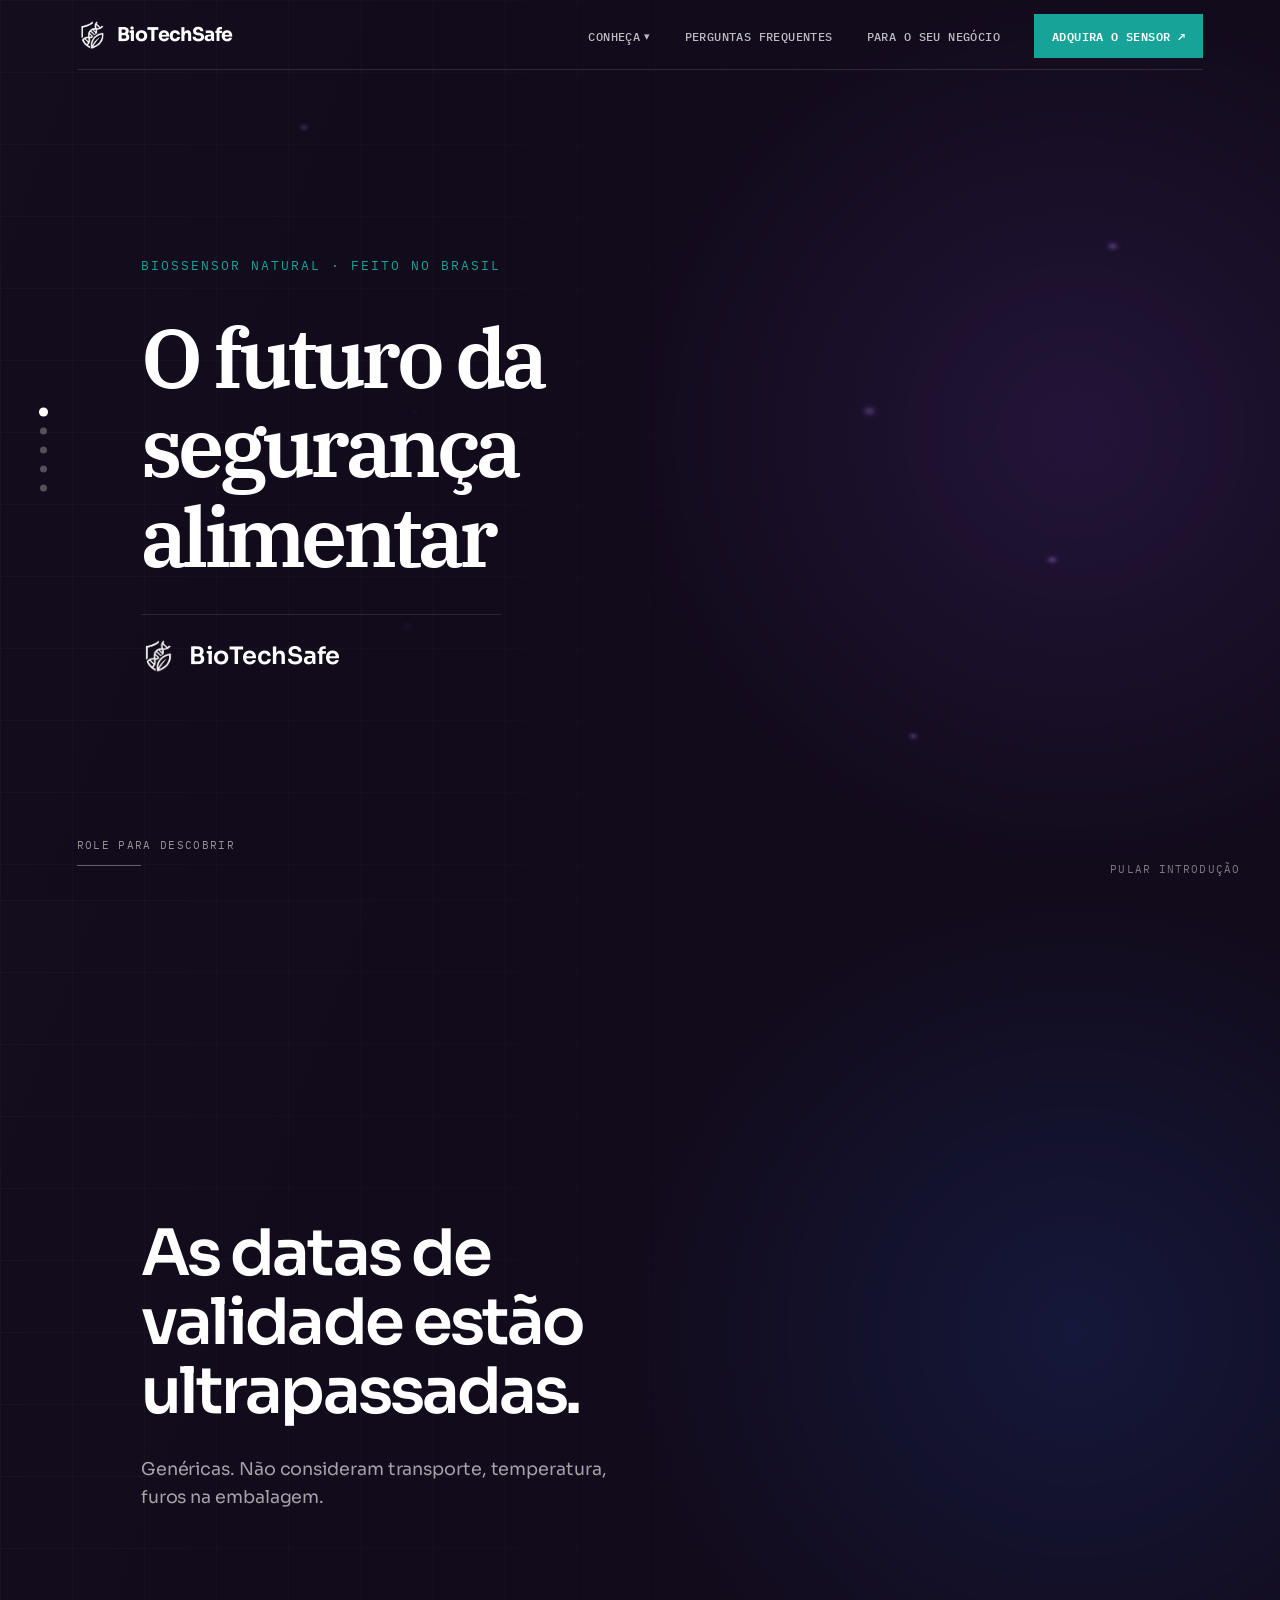
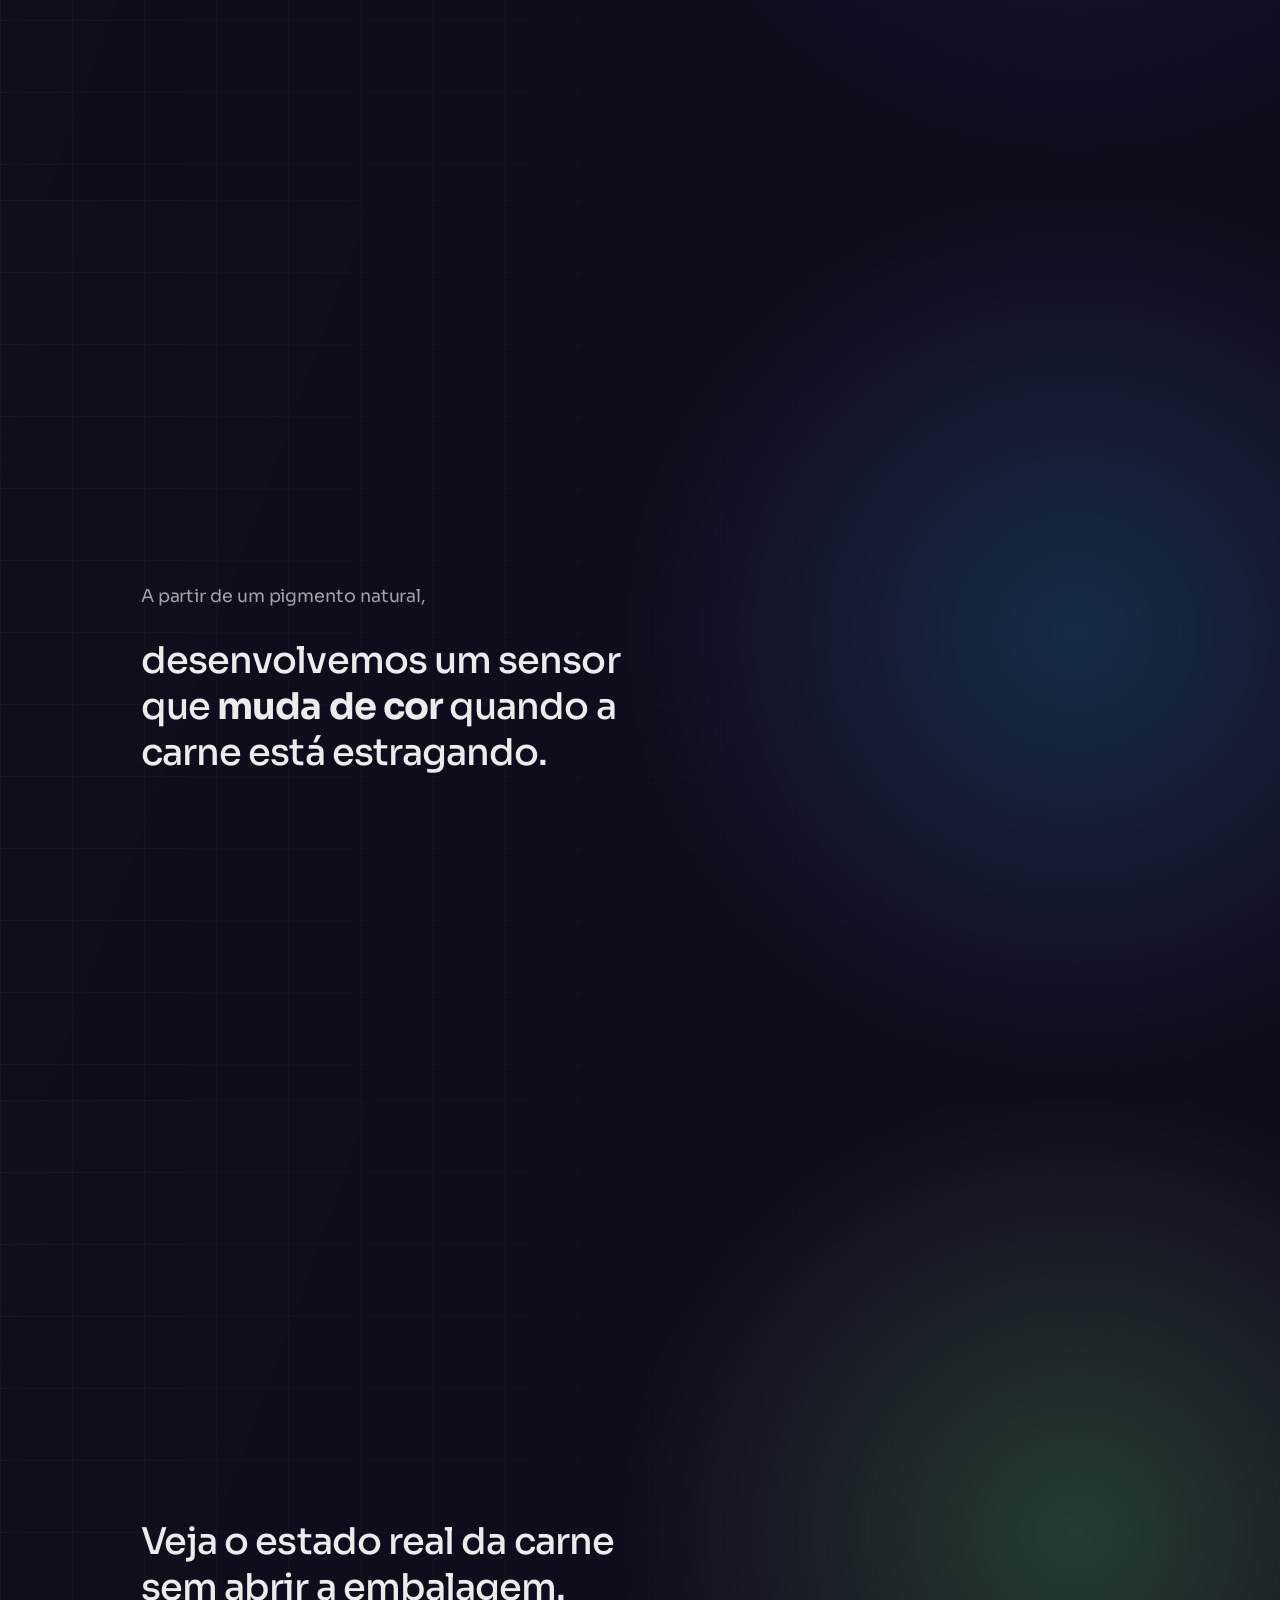
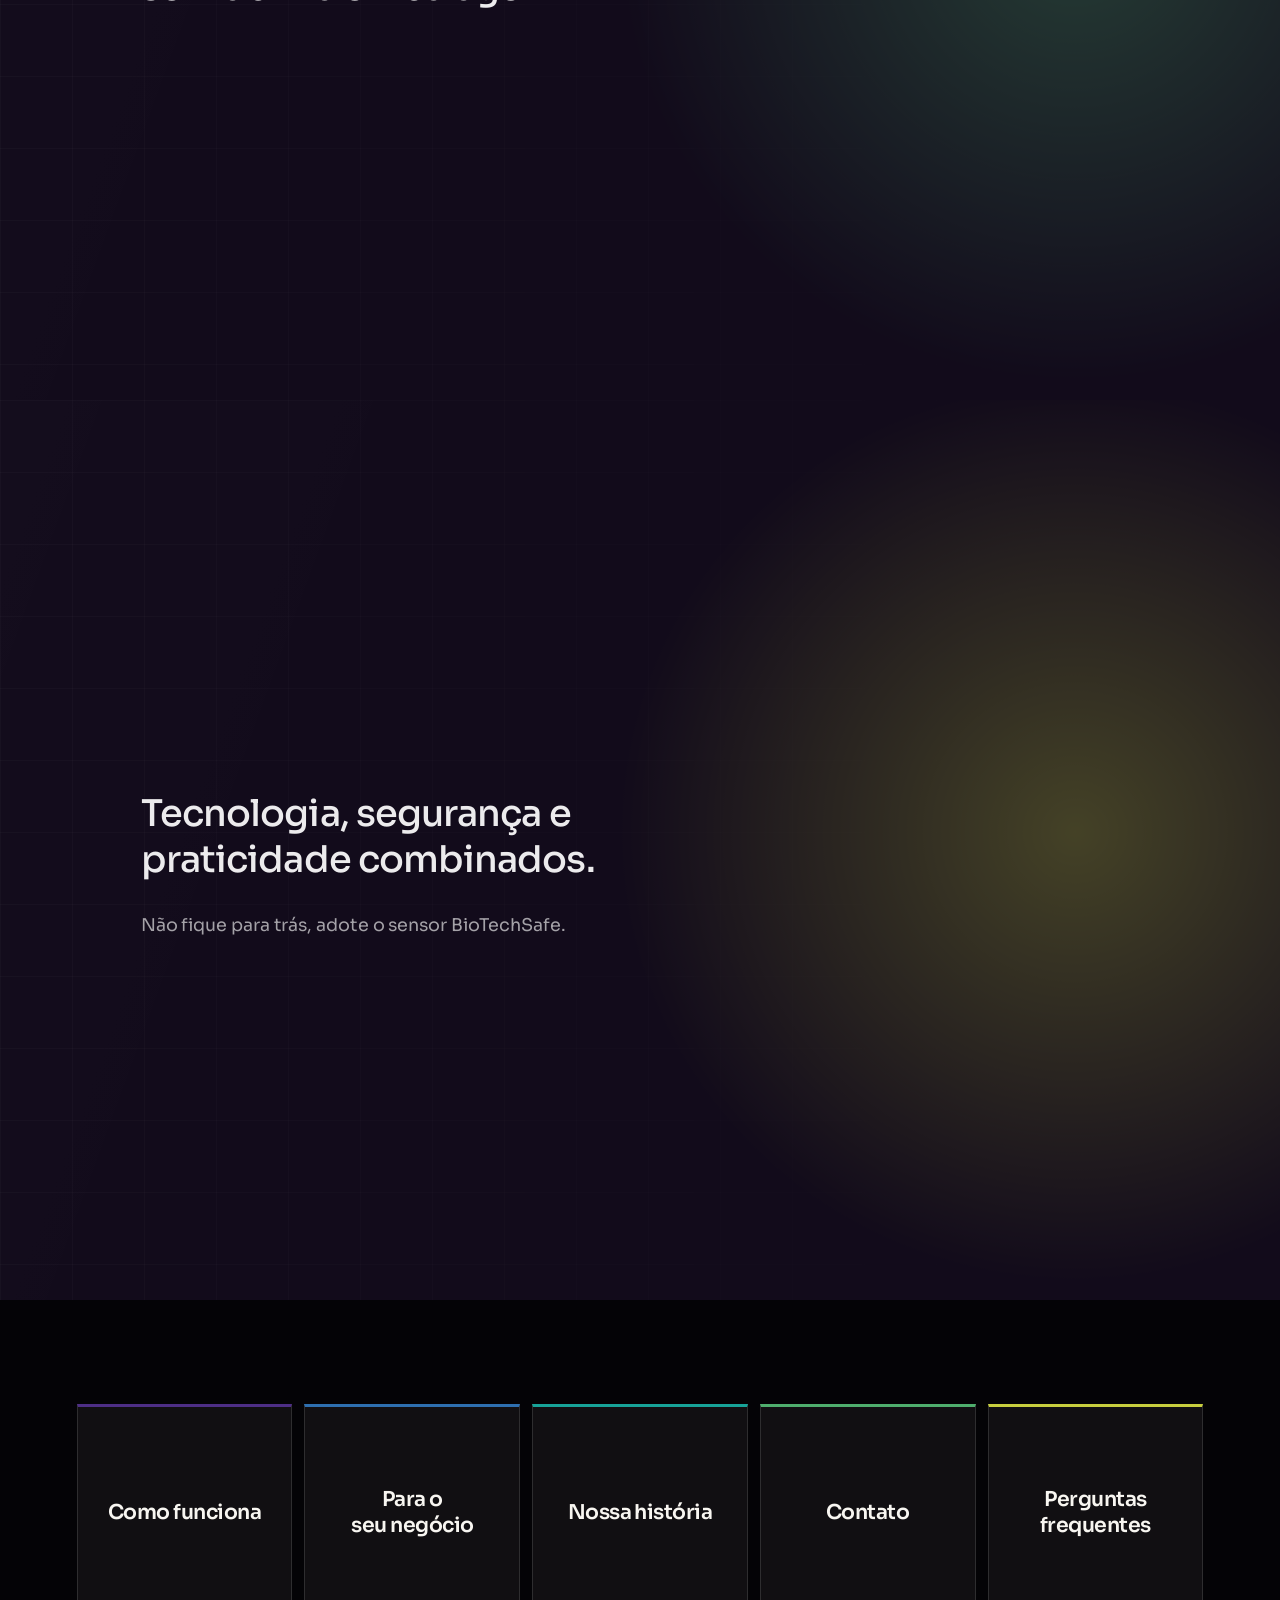
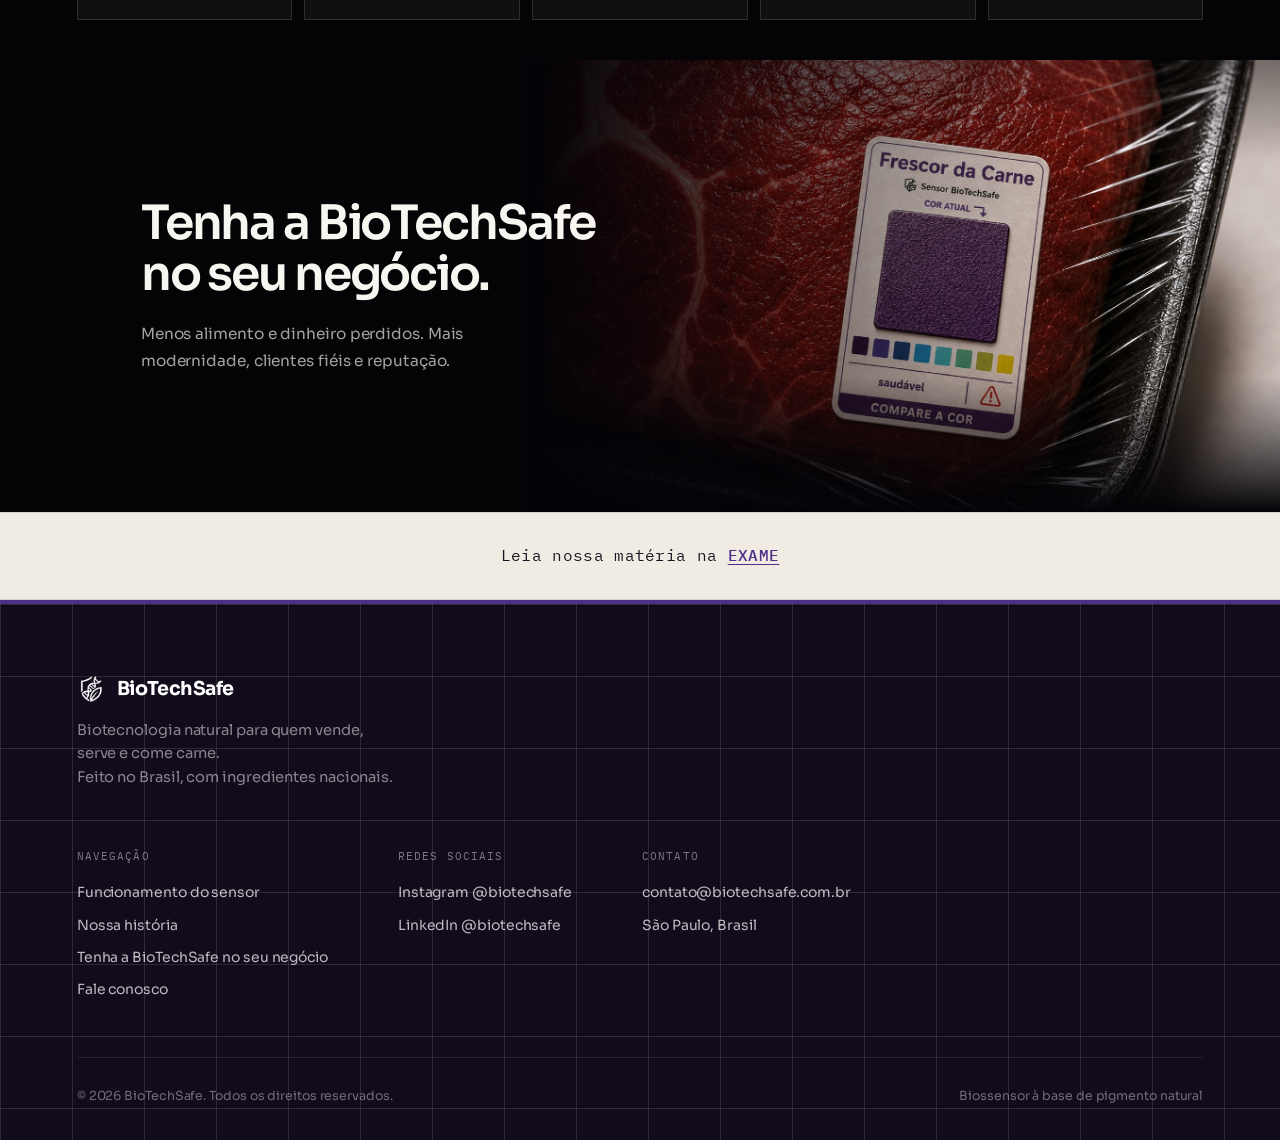
==== index.html @ ce28e777 "Adiciona URL canônica nas páginas e aponta links da inicial para / Co-Authored-By: Claude Opus 5.5 <" ====
<!doctype html>
<html lang="pt-BR">
<head>
<meta charset="UTF-8">
<meta name="viewport" content="width=device-width, initial-scale=1">
<title>BioTechSafe | O futuro da segurança alimentar</title>
<meta name="description" content="Biossensor natural, feito de um pigmento de origem vegetal, que muda de cor na embalagem quando a carne começa a estragar. Sem abrir o pacote. Sem adivinhação.">
<link rel="canonical" href="https://www.biotechsafe.com.br/">
<link rel="icon" href="assets/favicon.png">
<link rel="stylesheet" href="styles.css">
</head>
<body>

<div class="progress-bar" id="progressBar"></div>

<nav class="nav on-dark" id="nav">
  <a href="/" class="nav__brand">
    <img src="assets/logo-symbol.png" alt="" aria-hidden="true">
    <span>BioTechSafe</span>
  </a>
  <button class="nav__toggle" id="navToggle" aria-label="Abrir menu" aria-expanded="false" aria-controls="navLinks">
    <span></span><span></span><span></span>
  </button>
  <ul class="nav__links" id="navLinks">
    <li class="nav__dropdown">
      <button type="button" class="nav__dropdown-trigger" aria-haspopup="true" aria-expanded="false">Conheça <span class="nav__dropdown-caret" aria-hidden="true">▾</span></button>
      <ul class="nav__dropdown-menu">
        <li><a href="sobre.html">Nossa história</a></li>
        <li><a href="como-funciona.html">Como funciona</a></li>
      </ul>
    </li>
    <li><a href="duvidas-frequentes.html">Perguntas frequentes</a></li>
    <li><a href="negocio.html">Para o seu negócio</a></li>
    <li><a href="negocio.html#contato" class="nav__cta">Adquira o sensor</a></li>
  </ul>
  <div class="nav__backdrop" id="navBackdrop"></div>
</nav>

<!-- ============ STEPPED SCROLL CHAPTERS ============ -->
<div class="chapters" id="chapters">
  <div class="chapter-photons" aria-hidden="true">
    <canvas class="chapter-photons__canvas" id="chapterPhotons"></canvas>
  </div>

  <section class="chapter" id="chapter-1" style="--chapter-color:#4E2E86">
    <div class="chapter__inner">
      <p class="hero__eyebrow">Biossensor natural · feito no Brasil</p>
      <h1>O futuro da <em>segurança alimentar</em></h1>
      <div class="hero__wordmark">
        <img src="assets/logo-symbol.png" alt="">
        <span>BioTechSafe</span>
      </div>
    </div>
    <div class="scroll-cue" id="scrollCue">
      <span>role para descobrir</span>
      <span class="scroll-cue__line"></span>
    </div>
  </section>

  <section class="chapter" id="chapter-2" style="--chapter-color:#1E3A8C">
    <div class="chapter__inner">
      <h2>As datas de validade estão ultrapassadas.</h2>
      <p class="chapter__sub">Genéricas. Não consideram transporte, temperatura, furos na embalagem.</p>
    </div>
  </section>

  <section class="chapter" id="chapter-3" style="--chapter-color:#247FB8">
    <div class="chapter__inner">
      <p class="chapter__sub">A partir de um pigmento natural,</p>
      <p class="chapter__statement">desenvolvemos um sensor que <strong>muda de cor</strong> quando a carne está estragando.</p>
    </div>
  </section>

  <section class="chapter" id="chapter-4" style="--chapter-color:#58B978">
    <div class="chapter__inner">
      <p class="chapter__statement">Veja o estado real da carne sem abrir a embalagem.</p>
    </div>
  </section>

  <section class="chapter" id="chapter-5" style="--chapter-color:#C6CF45">
    <div class="chapter__inner">
      <p class="chapter__statement">Tecnologia, segurança e praticidade combinados.</p>
      <p class="chapter__sub">Não fique para trás, adote o sensor BioTechSafe.</p>
    </div>
  </section>

</div>

<div class="sensor-float-pos" id="sensorFloatPos">
  <div class="sensor-float">
    <img class="sensor-float__card" src="assets/sensor-card.png" alt="Cartão do sensor BioTechSafe com escala visual de frescor da carne">
    <div class="sensor-float__color" id="sensorFloatColor" aria-hidden="true"></div>
  </div>
</div>

<div class="chapter-dots" id="chapterDots">
  <button type="button" class="dot" data-chapter="chapter-1" aria-label="Ir para o capítulo 1"></button>
  <button type="button" class="dot" data-chapter="chapter-2" aria-label="Ir para o capítulo 2"></button>
  <button type="button" class="dot" data-chapter="chapter-3" aria-label="Ir para o capítulo 3"></button>
  <button type="button" class="dot" data-chapter="chapter-4" aria-label="Ir para o capítulo 4"></button>
  <button type="button" class="dot" data-chapter="chapter-5" aria-label="Ir para o capítulo 5"></button>
</div>

<button type="button" class="skip-intro" id="skipIntro">Pular introdução</button>

<!-- ============ HOME: SENSOR PALETTE AND BUSINESS ============ -->
<div class="home-lower">

<nav class="home-pathways snap-after-chapters" id="clientes" aria-label="Explore a BioTechSafe">
  <div class="home-pathways__grid">
    <a class="home-pathway" href="como-funciona.html" aria-labelledby="pathwayScienceTitle">
      <h2 id="pathwayScienceTitle">Como funciona</h2>
    </a>
    <a class="home-pathway" href="negocio.html" aria-labelledby="pathwayBusinessTitle">
      <h2 id="pathwayBusinessTitle">Para o seu negócio</h2>
    </a>
    <a class="home-pathway" href="sobre.html" aria-labelledby="pathwayStoryTitle">
      <h2 id="pathwayStoryTitle">Nossa história</h2>
    </a>
    <a class="home-pathway" href="negocio.html#contato" aria-labelledby="pathwayContactTitle">
      <h2 id="pathwayContactTitle">Contato</h2>
    </a>
    <a class="home-pathway" href="duvidas-frequentes.html" aria-labelledby="pathwayFaqTitle">
      <h2 id="pathwayFaqTitle">Perguntas frequentes</h2>
    </a>
  </div>
</nav>

<section class="home-business" id="homeBusiness" aria-labelledby="homeBusinessTitle">
  <div class="home-business__media">
    <img src="assets/sensor-on-meat.jpg" width="1600" height="1200" loading="lazy" decoding="async" alt="Simulação do sensor BioTechSafe na embalagem de uma peça de carne, com a cor roxa indicando frescor">
  </div>
  <div class="home-business__copy">
    <h2 id="homeBusinessTitle">Tenha a BioTechSafe no seu negócio.</h2>
    <p>Menos alimento e dinheiro perdidos. Mais modernidade, clientes fiéis e reputação.</p>
  </div>
</section>


<!-- ============ PRESS MENTION ============ -->
<section class="press-mention" aria-labelledby="pressMentionText">
  <p id="pressMentionText">Leia nossa matéria na <a href="https://exame.com/carreira/de-colegas-de-sala-a-socias-aos-18-anos-elas-criam-startup-com-cliente-ja-fechado/" target="_blank" rel="noopener">EXAME</a></p>
</section>

</div>

<!-- ============ FOOTER ============ -->
<footer class="footer">
  <div class="footer__top">
    <div>
      <div class="footer__brand">
        <img src="assets/logo-symbol.png" alt="" aria-hidden="true">
        <span>BioTechSafe</span>
      </div>
      <p class="footer__tag">Biotecnologia natural para quem vende, serve e come carne.<br>Feito no Brasil, com ingredientes nacionais.</p>
    </div>
    <div class="footer__cols">
      <div class="footer__col">
        <h5>Navegação</h5>
        <a href="como-funciona.html">Funcionamento do sensor</a>
        <a href="sobre.html">Nossa história</a>
        <a href="negocio.html">Tenha a BioTechSafe no seu negócio</a>
        <a href="negocio.html#contato">Fale conosco</a>
      </div>
      <div class="footer__col">
        <h5>Redes sociais</h5>
        <a href="https://instagram.com/biotechsafe" target="_blank" rel="noopener">Instagram @biotechsafe</a>
        <a href="https://linkedin.com/company/biotechsafe" target="_blank" rel="noopener">LinkedIn @biotechsafe</a>
      </div>
      <div class="footer__col">
        <h5>Contato</h5>
        <a href="mailto:contato@biotechsafe.com.br">contato@biotechsafe.com.br</a>
        <span>São Paulo, Brasil</span>
      </div>
    </div>
  </div>
  <div class="footer__bottom">
    <span>© 2026 BioTechSafe. Todos os direitos reservados.</span>
    <span>Biossensor à base de pigmento natural</span>
  </div>
</footer>

<script src="script.js"></script>
</body>
</html>
---- styles.css ----
/* ============================================================
   BioTechSafe Design System
   ============================================================ */

@import url('https://fonts.googleapis.com/css2?family=IBM+Plex+Mono:wght@400;500&family=Sora:wght@400;500;600;700&family=IBM+Plex+Serif:wght@400;500&display=swap');

:root {
  /* Freshness gradient, sampled from the sensor's real color scale */
  --c-plum:    #241335;
  --c-purple:  #4E2E86;
  --c-blue:    #2E6FB0;
  --c-teal:    #17A398;
  --c-green:   #4FAE6D;
  --c-yellow:  #C7CE3E;
  --c-alert:   #E0483A;

  --gradient-fresh: linear-gradient(90deg, var(--c-purple), var(--c-blue), var(--c-teal), var(--c-green), var(--c-yellow));

  /* Per-page accent, matches each page's home-card color. Overridden per body class below. */
  --page-accent: var(--c-purple);

  --paper:     #F8F6F1;
  --paper-dim: #F0ECE3;
  --ink:       #1B1523;
  --ink-soft:  #59526A;
  --line:      rgba(27, 21, 35, 0.12);

  --night:     #120B1B;
  --night-2:   #1B1130;

  --line-dark: rgba(255, 255, 255, 0.12);
  --surface-dark: rgba(255, 255, 255, 0.045);
  --surface-light: rgba(255, 255, 255, 0.72);

  --font-display: 'Sora', 'Helvetica Neue', Arial, sans-serif;
  --font-body: 'Sora', 'Helvetica Neue', Arial, sans-serif;
  --font-mono: 'IBM Plex Mono', ui-monospace, monospace;

  --container: 1200px;
  --edge: clamp(24px, 6vw, 96px);

  --ease: cubic-bezier(0.16, 1, 0.3, 1);
}

* { box-sizing: border-box; }
html { scroll-behavior: smooth; }
@media (prefers-reduced-motion: reduce) {
  html { scroll-behavior: auto; }
  *, *::before, *::after { animation-duration: 0.001ms !important; animation-iteration-count: 1 !important; transition-duration: 0.001ms !important; scroll-behavior: auto !important; }
}

body {
  margin: 0;
  background: var(--paper);
  color: var(--ink);
  font-family: var(--font-body);
  font-size: 17px;
  line-height: 1.6;
  -webkit-font-smoothing: antialiased;
  overflow-x: hidden;
}

img { max-width: 100%; display: block; }
a { color: inherit; }

::selection { background: var(--c-purple); color: #fff; }

/* ---------- Layout helpers ---------- */
.wrap {
  max-width: var(--container);
  margin: 0 auto;
  padding: 0 var(--edge);
}

.eyebrow {
  font-family: var(--font-mono);
  font-size: 12.5px;
  letter-spacing: 0.14em;
  text-transform: uppercase;
  color: var(--page-accent);
  display: inline-flex;
  align-items: center;
  gap: 10px;
  margin: 0 0 18px;
}
.eyebrow::before {
  content: '';
  width: 22px;
  height: 1.5px;
  background: var(--gradient-fresh);
  display: inline-block;
}
.section--dark .eyebrow { color: #C9BEE8; }

h1, h2, h3, h4 {
  font-family: var(--font-display);
  font-weight: 500;
  line-height: 1.08;
  margin: 0;
  letter-spacing: -0.01em;
}

p { margin: 0; }

.btn {
  display: inline-flex;
  align-items: center;
  gap: 10px;
  padding: 16px 30px;
  border-radius: 0;
  font-family: var(--font-body);
  font-weight: 600;
  font-size: 15.5px;
  text-decoration: none;
  border: 1px solid transparent;
  cursor: pointer;
  transition: transform 0.35s var(--ease), box-shadow 0.35s var(--ease), background 0.35s var(--ease);
}
.btn:hover { transform: scale(1.05); }
.btn--primary {
  background: var(--c-purple);
  color: #fff;
  box-shadow: 0 8px 24px -8px rgba(78, 46, 134, 0.55);
}
.btn--ghost {
  background: transparent;
  border-color: var(--line);
  color: var(--ink);
}
.btn--on-dark { border-color: rgba(255,255,255,0.28); color: #fff; }

/* ---------- Scroll progress bar ---------- */
.progress-bar {
  position: fixed;
  top: 0; left: 0;
  height: 3px;
  width: 100%;
  background: var(--gradient-fresh);
  transform-origin: left;
  transform: scaleX(0);
  z-index: 200;
}

/* ---------- Nav ---------- */
.nav {
  position: fixed;
  top: 0; left: 0; right: 0;
  z-index: 100;
  display: flex;
  align-items: center;
  justify-content: space-between;
  padding: 22px var(--edge);
  transition: background 0.4s var(--ease), padding 0.4s var(--ease), border-color 0.4s var(--ease), backdrop-filter 0.4s var(--ease);
  border-bottom: 1px solid transparent;
}
.nav.is-scrolled {
  background: rgba(248, 246, 241, 0.86);
  backdrop-filter: blur(14px) saturate(1.4);
  padding-top: 14px;
  padding-bottom: 14px;
  border-color: var(--line);
}
.nav__brand { display: flex; align-items: center; gap: 10px; text-decoration: none; }
.nav__brand img {
  width: 30px;
  height: 30px;
  object-fit: contain;
}
.nav__brand span {
  font-family: var(--font-display);
  font-weight: 600;
  font-size: 19px;
  color: var(--ink);
  letter-spacing: -0.01em;
}
.nav.on-dark:not(.is-scrolled) .nav__brand span { color: #fff; }
.nav.on-dark:not(.is-scrolled) .nav__brand img { filter: brightness(0) invert(1); }

.nav__links {
  display: flex;
  align-items: center;
  gap: 34px;
  list-style: none;
  margin: 0; padding: 0;
}
.nav__links a,
.nav__dropdown-trigger {
  text-decoration: none;
  font-size: 14.5px;
  font-weight: 500;
  color: var(--ink-soft);
  transition: color 0.25s;
}
.nav.on-dark:not(.is-scrolled) .nav__links a,
.nav.on-dark:not(.is-scrolled) .nav__dropdown-trigger { color: rgba(255,255,255,0.72); }
@media (hover: hover) {
  .nav__links a:hover,
  .nav__dropdown-trigger:hover { color: var(--c-purple); }
  .nav.on-dark:not(.is-scrolled) .nav__links a:hover,
  .nav.on-dark:not(.is-scrolled) .nav__dropdown-trigger:hover { color: #fff; }
}

.nav__dropdown { position: relative; }
.nav__dropdown-trigger {
  display: inline-flex;
  align-items: center;
  gap: 4px;
  padding: 0;
  border: none;
  background: none;
  font-family: inherit;
  cursor: pointer;
}
.nav__dropdown-caret { font-size: 11px; transition: transform 0.25s var(--ease); }
.nav__dropdown:hover .nav__dropdown-caret,
.nav__dropdown:focus-within .nav__dropdown-caret { transform: translateY(1px) rotate(180deg); }
.nav__dropdown-menu {
  position: absolute;
  top: 100%;
  left: 50%;
  transform: translateX(-50%) translateY(6px);
  min-width: 190px;
  margin: 0;
  padding: 16px 8px 8px;
  list-style: none;
  background: var(--paper);
  border: 1px solid var(--line);
  border-radius: 0;
  box-shadow: 0 16px 36px rgba(18, 11, 27, 0.14);
  opacity: 0;
  visibility: hidden;
  pointer-events: none;
  transition: opacity 0.2s var(--ease), transform 0.2s var(--ease), visibility 0.2s;
}
.nav__dropdown:hover .nav__dropdown-menu,
.nav__dropdown:focus-within .nav__dropdown-menu {
  opacity: 1;
  visibility: visible;
  pointer-events: auto;
  transform: translateX(-50%) translateY(0);
  transition-delay: 0s;
}
.nav__dropdown-menu li { width: auto; }
.nav__dropdown-menu a {
  display: block;
  padding: 9px 10px;
  white-space: nowrap;
  font-size: 14.5px;
  font-weight: 500;
  color: var(--ink-soft) !important;
}
@media (hover: hover) {
  .nav__dropdown-menu a:hover { color: var(--c-purple) !important; }
}
.nav__cta {
  padding: 10px 22px !important;
  border-radius: 0;
  background: var(--c-teal);
  color: #fff !important;
  font-weight: 600 !important;
}
.nav__toggle {
  display: none;
  flex-direction: column;
  justify-content: center;
  gap: 5px;
  width: 30px;
  height: 22px;
  padding: 0;
  border: none;
  background: transparent;
  cursor: pointer;
  z-index: 160;
}
.nav__toggle span {
  display: block;
  width: 100%;
  height: 2px;
  background: var(--ink);
  transition: transform 0.3s var(--ease), opacity 0.3s var(--ease), background 0.25s;
}
.nav.on-dark:not(.is-scrolled) .nav__toggle span { background: #fff; }
.nav.is-open .nav__toggle span { background: var(--ink); }
.nav.is-open .nav__toggle span:nth-child(1) { transform: translateY(7px) rotate(45deg); }
.nav.is-open .nav__toggle span:nth-child(2) { opacity: 0; }
.nav.is-open .nav__toggle span:nth-child(3) { transform: translateY(-7px) rotate(-45deg); }

.nav__backdrop {
  display: none;
}

@media (max-width: 860px) {
  .nav__toggle { display: flex; }

  .nav__links {
    display: flex;
    position: fixed;
    top: 0; right: 0;
    height: 100dvh;
    width: min(78vw, 320px);
    flex-direction: column;
    align-items: flex-start;
    justify-content: flex-start;
    gap: 4px;
    margin: 0;
    padding: 100px 32px 40px;
    background: var(--paper);
    border-left: 1px solid var(--line);
    transform: translateX(100%);
    transition: transform 0.4s var(--ease);
    z-index: 150;
    overflow-y: auto;
  }
  .nav.is-open .nav__links { transform: translateX(0); }

  .nav__links li { width: 100%; }
  .nav__links a:not(.nav__cta) {
    display: block;
    padding: 14px 0;
    font-size: 1.05rem;
    color: var(--ink) !important;
    border-bottom: 1px solid var(--line);
  }
  .nav__links .nav__cta {
    margin-top: 16px;
    display: inline-block;
  }

  .nav__dropdown-trigger {
    display: block;
    width: 100%;
    padding: 14px 0;
    font-size: 1.05rem;
    color: var(--ink) !important;
    border-bottom: 1px solid var(--line);
    text-align: left;
  }
  .nav__dropdown-menu,
  .nav__dropdown:hover .nav__dropdown-menu,
  .nav__dropdown:focus-within .nav__dropdown-menu {
    position: static;
    opacity: 1;
    visibility: visible;
    pointer-events: auto;
    transform: none;
    margin: 0;
    padding: 0 0 0 16px;
    border: none;
    box-shadow: none;
    background: transparent;
  }
  .nav__dropdown-menu a {
    padding: 12px 0;
    font-size: 1rem;
    color: var(--ink) !important;
    border-bottom: 1px solid var(--line);
  }

  .nav__backdrop {
    display: block;
    position: fixed;
    inset: 0;
    background: rgba(18, 11, 27, 0.45);
    opacity: 0;
    pointer-events: none;
    transition: opacity 0.35s ease;
    z-index: 140;
  }
  .nav.is-open .nav__backdrop { opacity: 1; pointer-events: auto; }
}

/* ============================================================
   STEPPED SCROLL CHAPTERS
   ============================================================ */
html {
  scroll-snap-type: y mandatory;
}
/* Released once the user reaches "Para o seu negócio": that section is
   taller than the viewport and nothing after it is a snap target, so
   mandatory snapping would otherwise trap scrolling there. */
html.snap-released {
  scroll-snap-type: none;
}
@media (prefers-reduced-motion: reduce) {
  html { scroll-snap-type: none; }
}

.chapters {
  position: relative;
  isolation: isolate;
}

/* Keep the lights behind the sensor and text, inside the five chapters. */
.chapter-photons {
  position: absolute;
  inset: 0;
  z-index: 1;
  pointer-events: none;
}
.chapter-photons__canvas {
  position: sticky;
  top: 0;
  display: block;
  width: 100%;
  height: 100svh;
  /* Keep the reading area quiet while light gathers around the sensor. */
  mask-image: radial-gradient(ellipse 42% 38% at 28% 50%, rgba(0,0,0,0.08) 0%, rgba(0,0,0,0.12) 55%, rgba(0,0,0,0.65) 85%, #000 115%);
}
@media (max-width: 600px) {
  .chapter-photons__canvas {
    opacity: 0.72;
    mask-image: radial-gradient(ellipse 54% 42% at 26% 50%, rgba(0,0,0,0.06) 0%, rgba(0,0,0,0.12) 65%, #000 120%);
  }
}
@media (prefers-reduced-motion: reduce) {
  .chapter-photons { display: none; }
}

/* Gives the mandatory snap a landing spot right after the last chapter,
   otherwise it pulls the page back and traps scrolling on chapter 5.
   scroll-snap-stop guarantees a single scroll can't skip past it. */
.snap-after-chapters {
  scroll-snap-align: start;
  scroll-snap-stop: always;
}

.chapter {
  position: relative;
  min-height: 100svh;
  display: grid;
  grid-template-columns: minmax(0, 62%) minmax(0, 38%);
  align-items: center;
  background: var(--night);
  color: #fff;
  padding: 120px var(--edge) 90px;
  scroll-snap-align: start;
  scroll-snap-stop: always;
  overflow: hidden;
}
.chapter::before {
  content: '';
  position: absolute;
  inset: 0;
  background: radial-gradient(60% 55% at 82% 30%, var(--chapter-color, var(--c-purple)) 0%, transparent 70%);
  opacity: 0.22;
  transition: opacity 0.6s ease;
  pointer-events: none;
}
.chapter__inner {
  position: relative;
  z-index: 52;
  width: 100%;
  max-width: 680px;
  justify-self: center;
  padding: 0 clamp(18px, 3vw, 44px);
  text-align: center;
}
.chapter__inner h1,
.chapter__inner h2 {
  color: #fff;
}
.chapter__inner h1 {
  font-family: 'IBM Plex Serif', var(--font-display);
  font-size: clamp(2.4rem, 5vw, 4.2rem);
  font-weight: 400;
  color: #fff;
}
.chapter__inner h1 em {
  font-style: normal;
  font-weight: inherit;
  color: inherit;
}
.chapter__inner h2 { font-size: clamp(2.1rem, 4.2vw, 3.3rem); max-width: 620px; }
.chapter__inner p.chapter__sub {
  margin-top: 28px;
  margin-left: auto;
  margin-right: auto;
  font-size: 1.1rem;
  color: rgba(255,255,255,0.68);
  max-width: 480px;
}
.chapter__inner p.chapter__sub + p.chapter__statement {
  margin-top: 28px;
}
.chapter__inner p.chapter__statement {
  font-family: var(--font-display);
  font-weight: 400;
  font-size: clamp(1.5rem, 3vw, 2.3rem);
  line-height: 1.45;
  max-width: 620px;
  margin-left: auto;
  margin-right: auto;
  color: rgba(255,255,255,0.92);
}

.hero__eyebrow {
  font-family: var(--font-mono);
  font-size: 12.5px;
  letter-spacing: 0.16em;
  text-transform: uppercase;
  color: var(--c-teal);
  display: flex;
  align-items: center;
  justify-content: center;
  gap: 10px;
  margin-bottom: 38px;
}
.hero__eyebrow::before {
  content: '';
  width: 8px; height: 8px;
  border-radius: 50%;
  background: var(--c-teal);
  box-shadow: 0 0 0 4px rgba(23,163,152,0.35);
}

.hero__wordmark {
  display: flex;
  align-items: center;
  justify-content: center;
  gap: 14px;
  margin-top: 40px;
}
.hero__wordmark img { height: 34px; width: auto; filter: brightness(0) invert(1); opacity: 0.95; }
.hero__wordmark span {
  font-family: var(--font-display);
  font-size: 1.5rem;
  font-weight: 600;
  letter-spacing: -0.01em;
}

/* ---- full sensor card: scroll motion inside a fixed entrance/exit frame. ---- */
.sensor-float-pos {
  position: fixed;
  top: 50%;
  left: 75%;
  transform: translate(-50%, -50%);
  z-index: 50;
  opacity: 0;
  transition: opacity 0.45s ease;
  pointer-events: none;
}
.sensor-float-pos.is-visible { opacity: 1; }
.sensor-float-pos.is-visible.is-leaving {
  opacity: 0;
}

.sensor-float {
  position: relative;
  width: clamp(245px, 27vw, 390px);
  /* Leave room for navigation and a small sway, including short windows. */
  max-width: max(80px, calc(75svh - 120px));
  aspect-ratio: 3 / 4;
  isolation: isolate;
  filter: drop-shadow(0 3px 2px rgba(0,0,0,0.24));
  transform-origin: 50% 55%;
}
.sensor-float::before,
.sensor-float::after {
  content: '';
  position: absolute;
  inset: 6.25% 8.6% 8.15%;
  border-radius: 6%;
  pointer-events: none;
}
.sensor-float::before {
  z-index: -1;
  background: #000;
  filter: blur(22px);
  opacity: var(--sensor-shadow-opacity, 0.44);
  transform: translate3d(var(--sensor-shadow-x, 10px), var(--sensor-shadow-y, 28px), 0)
    scale(var(--sensor-shadow-scale, 1));
}
.sensor-float::after {
  background: linear-gradient(125deg, rgba(255,255,255,0.3), transparent 42%, rgba(0,0,0,0.16));
  box-shadow: inset 1px 1px 1px rgba(255,255,255,0.45);
  opacity: var(--sensor-sheen-opacity, 0.35);
}
@media (prefers-reduced-motion: no-preference) {
  .sensor-float-pos.is-visible:not(.is-leaving) .sensor-float { will-change: transform; }
}
@media (prefers-reduced-motion: reduce) {
  .sensor-float-pos .sensor-float { transform: none !important; will-change: auto; }
  .sensor-float-pos { transition-duration: 0.01ms; }
}

.sensor-float__card {
  position: absolute;
  inset: 0;
  width: 100%;
  height: 100%;
  object-fit: contain;
  /* Removes the photographed white canvas and follows the label silhouette. */
  clip-path: inset(6.25% 8.6% 8.15% 8.6% round 5%);
  /* Keep the rounded crop stable while the card moves. */
  transform: translateZ(0);
  backface-visibility: hidden;
}

/* The overlay follows only the large central swatch in sensor-card.png. */
.sensor-float__color {
  position: absolute;
  left: 26.67%;
  top: 31.11%;
  width: 46.07%;
  height: 34.33%;
  border-radius: 6%;
  background-color: var(--c-purple);
  opacity: 0;
  transition: background-color 0.85s ease, opacity 0.85s ease;
  overflow: hidden;
}

.sensor-float__color::after {
  content: '';
  position: absolute;
  inset: 0;
  border-radius: inherit;
  background: url('assets/sensor-texture.png') center / cover no-repeat;
  mix-blend-mode: multiply;
  opacity: 0.92;
  pointer-events: none;
}

/* ---- step dots ---- */
.chapter-dots {
  position: fixed;
  left: clamp(18px, 4vw, 40px);
  top: 50%;
  transform: translateY(-50%);
  z-index: 52;
  display: flex;
  flex-direction: column;
  gap: 12px;
  opacity: 0;
  transition: opacity 0.7s ease;
}
.chapter-dots.is-visible { opacity: 1; }
.chapter-dots .dot {
  appearance: none;
  -webkit-appearance: none;
  display: block;
  width: 7px;
  height: 7px;
  padding: 0;
  margin: 0;
  border: none;
  outline: none;
  border-radius: 50%;
  background: rgba(255,255,255,0.28);
  cursor: pointer;
  transition: background 0.4s ease, transform 0.4s ease;
}
.chapter-dots .dot.is-active {
  background: #fff;
  transform: scale(1.3);
}

.skip-intro {
  position: fixed;
  right: clamp(18px, 4vw, 40px);
  bottom: 24px;
  z-index: 52;
  appearance: none;
  -webkit-appearance: none;
  border: none;
  background: none;
  padding: 0;
  margin: 0;
  cursor: pointer;
  font-family: var(--font-mono);
  font-size: 11px;
  letter-spacing: 0.1em;
  text-transform: uppercase;
  color: rgba(255,255,255,0.45);
  opacity: 0;
  transition: opacity 0.7s ease, color 0.3s ease;
  pointer-events: none;
}
.skip-intro.is-visible { opacity: 1; pointer-events: auto; }
.skip-intro:hover,
.skip-intro:focus-visible { color: rgba(255,255,255,0.9); }

.scroll-cue {
  position: absolute;
  bottom: 34px;
  left: 50%;
  transform: translateX(-50%);
  display: flex;
  flex-direction: column;
  align-items: center;
  gap: 10px;
  font-family: var(--font-mono);
  font-size: 11px;
  letter-spacing: 0.12em;
  text-transform: uppercase;
  color: rgba(255,255,255,0.55);
  z-index: 2;
}
.scroll-cue__line {
  width: 1px;
  height: 34px;
  background: linear-gradient(to bottom, rgba(255,255,255,0.7), transparent);
  animation: scrollcue 1.8s ease-in-out infinite;
}
@keyframes scrollcue {
  0% { transform: scaleY(0.3); transform-origin: top; opacity: 0.3; }
  50% { transform: scaleY(1); transform-origin: top; opacity: 1; }
  100% { transform: scaleY(0.3); transform-origin: bottom; opacity: 0.3; }
}

@media (max-width: 940px) {
  .chapter {
    grid-template-columns: 1fr;
    align-items: flex-start;
    padding-top: 110px;
    padding-left: clamp(18px, 6vw, 56px);
    padding-right: clamp(18px, 3vw, 28px);
  }
  .chapter__inner {
    max-width: 100%;
    padding: 0 clamp(12px, 3vw, 28px);
    text-align: center;
  }
  .chapter__inner p.chapter__sub,
  .chapter__inner p.chapter__statement { margin-left: auto; margin-right: auto; }
  #chapter-2 .chapter__inner,
  #chapter-3 .chapter__inner,
  #chapter-4 .chapter__inner,
  #chapter-5 .chapter__inner { margin-top: 64px; }
  .hero__wordmark { justify-content: center; }
  /* Anchored from the bottom, not a top percentage, so it always sits
     fully on screen in the blank space below the text regardless of how
     tall that text is; it only overlaps text briefly mid-scroll. */
  .sensor-float-pos {
    top: auto;
    bottom: 70px;
    left: 50%;
    right: auto;
    width: clamp(180px, 38vw, 240px);
    transform: translateX(-50%);
    z-index: 60;
  }
  .sensor-float { width: 100%; }
  .chapter-dots { left: auto; right: 16px; top: auto; bottom: 24px; transform: none; flex-direction: row; }
  .skip-intro { right: 16px; bottom: 56px; }
}

@media (max-width: 520px) {
  .chapter__inner h1 { font-size: clamp(1.85rem, 9vw, 2.4rem); }
  .chapter__inner h2 { font-size: clamp(1.65rem, 8vw, 2.1rem); }
  .chapter__inner p.chapter__statement { font-size: clamp(1.2rem, 5.8vw, 1.5rem); }
  .hero__wordmark { gap: 9px; }
  .hero__wordmark img { height: 26px; }
  .hero__wordmark span { font-size: 1.15rem; }
  .sensor-float { width: clamp(112px, 36vw, 150px); }
}

/* ============================================================
   SHARED SECTION STYLES
   ============================================================ */
section { position: relative; }
.section--pad { padding: clamp(90px, 12vw, 150px) var(--edge); }
.section--dark { background: var(--night); color: #fff; }
.section--paper { background: var(--paper); }
.section--dim { background: var(--paper-dim); }
.page-negocio #detalhes { background-color: color-mix(in srgb, var(--c-blue) 10%, var(--paper)); }
.section--tint {
  background: color-mix(in srgb, var(--page-accent) 9%, var(--paper));
  border-top: 1px solid color-mix(in srgb, var(--page-accent) 28%, var(--line));
  border-bottom: 1px solid color-mix(in srgb, var(--page-accent) 28%, var(--line));
}

/* Simple full-color closing statement, no grid/cards */
.quote-feature {
  background: var(--night);
  color: #fff;
  border-top: 4px solid var(--page-accent);
}
.quote-feature .eyebrow { color: rgba(255,255,255,0.6); }
.quote-feature__text {
  max-width: 800px;
  margin: 0;
  font-family: var(--font-display);
  font-weight: 500;
  font-size: clamp(1.5rem, 3.2vw, 2.3rem);
  line-height: 1.35;
  letter-spacing: -0.02em;
  color: #fff;
}
.quote-feature__cite {
  display: block;
  margin-top: 22px;
  font-family: var(--font-mono);
  font-size: 12.5px;
  color: rgba(255,255,255,0.55);
}
.quote-feature__actions {
  margin-top: 40px;
  display: flex;
  gap: 16px;
  flex-wrap: wrap;
}

.home-illustration-flow {
  position: relative;
  background-color: var(--paper);
}

.reveal {
  opacity: 0;
  transform: translateY(28px);
  transition: opacity 0.9s var(--ease), transform 0.9s var(--ease);
}
.reveal.is-visible { opacity: 1; transform: translateY(0); }
.reveal-delay-1 { transition-delay: 0.08s; }
.reveal-delay-2 { transition-delay: 0.16s; }
.reveal-delay-3 { transition-delay: 0.24s; }
.reveal-delay-4 { transition-delay: 0.32s; }

/* ---------- Problem section ---------- */
.problem-section {
  position: relative;
  isolation: isolate;
  overflow: hidden;
  padding-top: clamp(70px, 8vw, 105px);
  padding-bottom: clamp(70px, 8vw, 105px);
  color: #fff;
  border-top: 4px solid var(--page-accent);
  background:
    radial-gradient(circle at 92% 18%, color-mix(in srgb, var(--page-accent) 46%, transparent), transparent 45%),
    radial-gradient(circle at 8% 100%, color-mix(in srgb, var(--c-purple) 34%, transparent), transparent 44%),
    linear-gradient(135deg, var(--night) 0%, color-mix(in srgb, var(--page-accent) 38%, var(--night-2)) 56%, color-mix(in srgb, var(--c-purple) 30%, var(--night)) 100%);
}
.problem-section::before {
  content: '';
  position: absolute;
  inset: 0;
  z-index: -1;
  background-image:
    linear-gradient(rgba(255,255,255,0.04) 1px, transparent 1px),
    linear-gradient(90deg, rgba(255,255,255,0.04) 1px, transparent 1px);
  background-size: 72px 72px;
  -webkit-mask-image: linear-gradient(90deg, transparent, black 58%, black);
  mask-image: linear-gradient(90deg, transparent, black 58%, black);
  pointer-events: none;
}
.problem-section > .wrap { position: relative; z-index: 1; }
.problem-section .eyebrow { color: rgba(255,255,255,0.58); }
.problem-section .eyebrow::before { background: linear-gradient(90deg, var(--page-accent), var(--c-purple)); }
.problem__head {
  display: grid;
  grid-template-columns: minmax(0, 1.2fr) minmax(290px, 0.58fr);
  align-items: end;
  gap: clamp(42px, 8vw, 110px);
}
.problem__lead { max-width: 790px; }
.problem__lead h2 {
  font-size: clamp(2.45rem, 4.8vw, 4.35rem);
  line-height: 1.02;
  letter-spacing: -0.05em;
  color: #fff;
}
.problem__kicker {
  max-width: 520px;
  padding: 2px 0 2px 24px;
  border-left: 3px solid var(--page-accent);
  font-size: clamp(0.98rem, 1.45vw, 1.08rem);
  line-height: 1.7;
  color: rgba(255,255,255,0.62);
}
.problem-section .problem__grid {
  margin-top: clamp(44px, 6vw, 62px);
  display: grid;
  grid-template-columns: 1fr 1fr;
  gap: clamp(34px, 6vw, 76px);
  overflow: visible;
  border: 0;
  background: transparent;
}
.problem-section .problem__card {
  position: relative;
  padding: 28px 0 0;
  border: 0;
  border-top: 1px solid rgba(255,255,255,0.16);
  background: transparent;
}
.problem-section .problem__card::before {
  content: '';
  position: absolute;
  top: -1px;
  left: 0;
  width: 72px;
  height: 3px;
  background: var(--page-accent);
}
.problem-section .problem__card:nth-child(2)::before { background: var(--c-purple); }
.problem-section .problem__card .num {
  display: block;
  margin-bottom: 22px;
  font-family: var(--font-mono);
  font-size: 9.5px;
  letter-spacing: 0.1em;
  text-transform: uppercase;
  color: rgba(255,255,255,0.48);
}
.problem-section .problem__card h3 {
  max-width: 500px;
  margin: 0;
  font-family: var(--font-display);
  font-weight: 600;
  font-size: clamp(1.3rem, 2.2vw, 1.75rem);
  line-height: 1.18;
  letter-spacing: -0.025em;
  color: #fff;
}
.problem-section .problem__card p {
  max-width: 520px;
  margin-top: 14px;
  font-size: 0.92rem;
  line-height: 1.62;
  color: rgba(255,255,255,0.58);
}
.problem-section .problem__verdict {
  display: grid;
  grid-template-columns: minmax(150px, 0.24fr) minmax(0, 1fr);
  align-items: center;
  gap: 32px;
  margin-top: clamp(38px, 5vw, 52px);
  padding: 24px 0;
  border: 0;
  border-top: 1px solid rgba(255,255,255,0.16);
  border-bottom: 1px solid rgba(255,255,255,0.16);
  border-left: 0;
  background: transparent;
  color: #fff;
}
.problem__verdict > span {
  font-family: var(--font-mono);
  font-size: 9.5px;
  letter-spacing: 0.1em;
  text-transform: uppercase;
  color: color-mix(in srgb, var(--page-accent) 65%, white);
}
.problem-section .problem__verdict p {
  font-family: var(--font-display);
  font-size: clamp(1.05rem, 1.9vw, 1.35rem);
  line-height: 1.48;
  color: rgba(255,255,255,0.78);
}
.problem__verdict strong { font-weight: 600; }
.problem__verdict strong.margin { color: #8FD3AD; }
.problem__verdict strong.risk { color: #F08C81; }

@media (max-width: 860px) {
  .problem__head { grid-template-columns: 1fr; gap: 28px; }
  .problem__kicker { max-width: 660px; }
}
@media (max-width: 700px) {
  .problem-section::before { background-size: 48px 48px; }
  .problem-section .problem__grid { grid-template-columns: 1fr; gap: 34px; }
  .problem-section .problem__verdict { grid-template-columns: 1fr; gap: 10px; }
}

/* ---------- Solution / how it works ---------- */
.solution__grid {
  margin-top: 60px;
  display: grid;
  grid-template-columns: 0.95fr 1.05fr;
  gap: clamp(40px, 6vw, 90px);
  align-items: center;
}
.solution__copy p {
  font-size: 1.08rem;
  color: var(--ink-soft);
  margin-bottom: 20px;
}
.solution__copy p:last-of-type { margin-bottom: 0; }
.solution__copy strong { color: var(--ink); font-weight: 600; }

.scale {
  margin-top: 34px;
  padding: 22px 24px;
  border-radius: 0;
  border: 1px solid var(--line);
  background: #fff;
}
.scale__label {
  display: flex;
  justify-content: space-between;
  font-family: var(--font-mono);
  font-size: 11px;
  letter-spacing: 0.08em;
  text-transform: uppercase;
  color: var(--ink-soft);
  margin-bottom: 10px;
}
.scale__bar {
  height: 10px;
  border-radius: 0;
  background: var(--gradient-fresh);
}
.scale__states {
  display: flex;
  justify-content: space-between;
  margin-top: 12px;
  font-size: 13px;
  font-weight: 600;
}
.scale__states span:first-child { color: var(--c-purple); }
.scale__states span:nth-child(2) { color: var(--c-teal); }
.scale__states span:last-child { color: #A79A17; }

.solution__visual {
  position: relative;
}
.solution__visual img {
  border-radius: 0;
  box-shadow: 0 40px 80px -30px rgba(27,21,35,0.35);
}
.solution__caption {
  margin-top: 16px;
  font-family: var(--font-mono);
  font-size: 12px;
  color: var(--ink-soft);
  letter-spacing: 0.02em;
}

.link-arrow {
  display: inline-flex;
  align-items: center;
  gap: 8px;
  margin-top: 34px;
  font-weight: 600;
  font-size: 15px;
  color: var(--c-purple);
  text-decoration: none;
}
.link-arrow .arrow { transition: transform 0.3s var(--ease); }
.link-arrow:hover .arrow { transform: translateX(5px); }

@media (max-width: 900px) {
  .solution__grid { grid-template-columns: 1fr; }
  .solution__visual { order: -1; }
}

/* ---------- Clientes: açougue / restaurante (selecionável) ---------- */
.clientes {
  background: var(--paper);
  color: var(--ink);
  border-top: 1px solid var(--line);
  box-shadow: 0 -40px 60px -50px rgba(18, 11, 27, 0.6);
}
.clientes--purple {
  isolation: isolate;
  overflow: hidden;
  background:
    radial-gradient(circle at 85% 12%, rgba(46,111,176,0.34), transparent 34%),
    radial-gradient(circle at 10% 88%, rgba(23,163,152,0.16), transparent 30%),
    linear-gradient(135deg, var(--c-plum) 0%, var(--c-purple) 52%, var(--night-2) 100%);
  color: #fff;
  border-top-color: transparent;
}
.clientes--purple::before {
  content: '';
  position: absolute;
  inset: 0;
  z-index: -1;
  background-image:
    linear-gradient(var(--line-dark) 1px, transparent 1px),
    linear-gradient(90deg, var(--line-dark) 1px, transparent 1px);
  background-size: 72px 72px;
  opacity: 0.24;
  -webkit-mask-image: linear-gradient(135deg, black, transparent 78%);
  mask-image: linear-gradient(135deg, black, transparent 78%);
  pointer-events: none;
}
.clientes--purple::after {
  content: '';
  position: absolute;
  z-index: -1;
  width: 420px;
  height: 420px;
  right: -250px;
  bottom: -250px;
  border: 1px solid rgba(255,255,255,0.12);
  transform: rotate(45deg);
  pointer-events: none;
}
.clientes--purple .eyebrow { color: rgba(255,255,255,0.76); }
.clientes--purple .eyebrow::before { background: rgba(255,255,255,0.76); }
.clientes__head {
  display: grid;
  grid-template-columns: minmax(0, 1.1fr) minmax(0, 0.9fr);
  align-items: center;
  gap: 56px;
}
.clientes__head-text h2 { font-size: clamp(2.1rem, 4.2vw, 3.2rem); color: var(--ink); }
.clientes__head-text p { margin-top: 22px; font-size: 1.12rem; color: var(--ink-soft); max-width: 480px; }
.clientes__head-media img {
  width: 100%;
  border-radius: 0;
  border: 2px solid rgba(78, 46, 134, 0.42);
  outline: 1px solid rgba(255, 255, 255, 0.88);
  outline-offset: -8px;
  box-shadow: 0 30px 60px -30px rgba(27, 21, 35, 0.35);
}
@media (max-width: 860px) {
  .clientes__head { grid-template-columns: 1fr; gap: 30px; }
  .clientes__head-media { order: -1; }
}

.clientes__grid {
  margin-top: 60px;
  display: grid;
  grid-template-columns: 1fr 1fr;
  gap: 26px;
}
.clientes__card {
  display: block;
  text-align: left;
  text-decoration: none;
  cursor: pointer;
  position: relative;
  padding: 34px 32px 30px;
  border-radius: 0;
  background: #fff;
  border: 1px solid var(--line);
  font-family: var(--font-body);
  color: inherit;
  transition: transform 0.4s var(--ease), background 0.4s var(--ease), border-color 0.4s var(--ease);
}
.clientes__card:hover,
.clientes__card:focus-visible {
  transform: translateY(-6px);
  background: var(--c-purple);
  border-color: var(--c-purple);
}
.clientes__card:focus-visible { outline: 2px solid var(--c-teal); outline-offset: 3px; }

.clientes__hint {
  display: inline-flex;
  align-items: center;
  gap: 8px;
  margin-top: 26px;
  font-weight: 600;
  font-size: 14px;
  color: var(--c-teal);
  text-decoration: underline;
}
.clientes__hint .arrow { text-decoration: none; transition: transform 0.3s var(--ease); }
.clientes__card:hover .clientes__hint { color: #fff; }
.clientes__card:hover .clientes__hint .arrow { transform: translateX(5px); }

.clientes__card h3 {
  font-family: var(--font-body);
  font-weight: 700;
  font-size: 1.28rem;
  max-width: 85%;
  margin-bottom: 22px;
  color: var(--ink);
  transition: color 0.4s var(--ease);
}
.clientes__card:hover h3 { color: #fff; }
.clientes__list { display: flex; flex-direction: column; gap: 13px; list-style: none; }
.clientes__list li {
  position: relative;
  padding-left: 26px;
  font-size: 0.95rem;
  line-height: 1.5;
  color: var(--ink-soft);
  transition: color 0.4s var(--ease);
}
.clientes__card:hover .clientes__list li { color: rgba(255,255,255,0.82); }
.clientes__list li::before {
  content: '✓';
  position: absolute;
  left: 0;
  top: 0;
  font-size: 0.8rem;
  font-weight: 700;
  color: var(--c-teal);
}

.clientes__cta {
  margin-top: 54px;
  padding: 50px clamp(28px, 5vw, 60px);
  border-radius: 0;
  background: #fff;
  border: 1px solid var(--line);
  display: flex;
  align-items: center;
  justify-content: space-between;
  gap: 30px;
  flex-wrap: wrap;
}
.clientes__cta h3 {
  font-size: clamp(1.4rem, 2.6vw, 1.9rem);
  color: var(--ink);
  max-width: 460px;
}
.clientes__cta .btn--primary {
  background: linear-gradient(90deg, var(--c-purple), var(--c-teal));
  box-shadow: 0 12px 34px -10px rgba(23,163,152,0.45);
  animation: btn-attn-pulse 3.2s ease-out infinite;
}
.clientes__cta .btn--primary:hover { animation-play-state: paused; }

@keyframes btn-attn-pulse {
  0%, 55%, 100% {
    box-shadow: 0 12px 34px -10px rgba(23,163,152,0.45), 0 0 0 0 rgba(23,163,152,0.45);
  }
  70% {
    box-shadow: 0 12px 34px -10px rgba(23,163,152,0.45), 0 0 0 16px rgba(23,163,152,0);
  }
}

@media (max-width: 860px) {
  .clientes__grid { grid-template-columns: 1fr; }
  .clientes__cta { flex-direction: column; align-items: flex-start; }
}

/* ---------- Resultados por tipo de negócio ---------- */
.section--blue {
  position: relative;
  isolation: isolate;
  overflow: hidden;
  color: #fff;
  background:
    radial-gradient(circle at 90% 8%, color-mix(in srgb, var(--c-teal) 38%, transparent), transparent 46%),
    linear-gradient(160deg, var(--c-blue) 0%, color-mix(in srgb, var(--c-blue) 62%, var(--night)) 100%);
}
.section--blue::before {
  content: '';
  position: absolute;
  inset: 0;
  z-index: -2;
  background-image:
    linear-gradient(rgba(255,255,255,0.07) 1px, transparent 1px),
    linear-gradient(90deg, rgba(255,255,255,0.07) 1px, transparent 1px);
  background-size: 72px 72px;
  -webkit-mask-image: linear-gradient(90deg, transparent 8%, black 58%, black 100%);
  mask-image: linear-gradient(90deg, transparent 8%, black 58%, black 100%);
  pointer-events: none;
}
.section--blue::after {
  content: '';
  position: absolute;
  z-index: -1;
  width: min(48vw, 680px);
  aspect-ratio: 1;
  top: -34%;
  right: -18%;
  border: 1px solid rgba(255,255,255,0.16);
  border-radius: 50%;
  box-shadow:
    0 0 0 74px rgba(255,255,255,0.04),
    0 0 0 150px rgba(255,255,255,0.025);
  pointer-events: none;
}
.section--blue > .wrap { position: relative; z-index: 1; }
.section--blue .eyebrow {
  color: rgba(255,255,255,0.78);
  border-bottom-color: rgba(255,255,255,0.3);
}
.section--blue .eyebrow::before { background: #fff; }

.negocio-detail__head h2 {
  font-size: clamp(2rem, 4.4vw, 4rem);
  line-height: 1;
  text-wrap: balance;
  letter-spacing: -0.055em;
  color: var(--ink);
}
.negocio-detail__intro {
  max-width: 640px;
  margin-top: 24px;
  font-size: clamp(1rem, 1.5vw, 1.1rem);
  line-height: 1.72;
  color: var(--ink-soft);
}

.negocio-detail__media {
  margin: clamp(36px, 5vw, 64px) 0 0;
}
.negocio-detail__media img {
  width: 100%;
  height: auto;
  border-radius: 0;
}
.negocio-detail__media figcaption {
  padding-top: 16px;
  font-family: var(--font-mono);
  font-size: 12px;
  line-height: 1.6;
  color: var(--ink-soft);
}

.negocio-detail__signals {
  margin-top: clamp(50px, 7vw, 78px);
  display: grid;
  grid-template-columns: repeat(3, 1fr);
  gap: 1px;
  padding: 1px;
  background: rgba(23, 26, 30, 0.14);
}
.negocio-detail__signal {
  position: relative;
  min-width: 0;
  padding: 28px clamp(22px, 3vw, 36px) 30px;
  background: rgba(248, 246, 241, 0.88);
}
.negocio-detail__signal::before {
  content: '';
  position: absolute;
  top: 0;
  left: 0;
  width: 44px;
  height: 3px;
  background: var(--c-teal);
}
.negocio-detail__signal:nth-child(1)::before { background: var(--c-blue); }
.negocio-detail__signal:nth-child(2)::before { background: var(--c-teal); }
.negocio-detail__signal:nth-child(3)::before { background: var(--c-purple); }
.negocio-detail__signal > span {
  display: block;
  margin-bottom: 18px;
  font-family: var(--font-mono);
  font-size: 9px;
  letter-spacing: 0.12em;
  color: var(--ink-soft);
}
.negocio-detail__signal strong {
  display: block;
  font-family: var(--font-display);
  font-size: clamp(1.15rem, 1.7vw, 1.5rem);
  line-height: 1.2;
  color: var(--ink);
}
.negocio-detail__signal ul { margin: 18px 0 0; padding: 0; list-style: none; }
.negocio-detail__signal li { padding: 14px 0; border-top: 1px solid var(--line); }
.negocio-detail__signal li b {
  display: block;
  font-weight: 600;
  font-size: 0.95rem;
  line-height: 1.3;
  color: var(--ink);
}
.negocio-detail__signal li span {
  display: block;
  margin-top: 4px;
  font-size: 0.88rem;
  line-height: 1.5;
  color: var(--ink-soft);
}

@media (max-width: 900px) {
  .negocio-detail__signals { grid-template-columns: 1fr; }
}

@media (max-width: 600px) {
  .section--blue::before { background-size: 48px 48px; }
  .negocio-detail__head h2 {
    font-size: clamp(2.25rem, 10.5vw, 3.25rem);
    overflow-wrap: anywhere;
  }
  .negocio-detail__signal { padding: 25px 22px; }
}

/* ---------- Info cluster (lean homepage tail) ---------- */
.info-cluster__head { max-width: 620px; }
.info-cluster__head h2 { font-size: clamp(1.9rem, 3.6vw, 2.6rem); margin-top: 4px; }
.info-cluster__head p { margin-top: 18px; font-size: 1.05rem; color: var(--ink-soft); }

#contato .info-cluster__head { max-width: none; }
.section--blue .info-cluster__head h2 { color: #fff; }
.section--blue .info-cluster__head p { color: rgba(255,255,255,0.88); }
.section--blue .info-cluster__head a { color: #fff; }

.info-cluster__grid {
  margin-top: 56px;
  display: grid;
  grid-template-columns: repeat(4, 1fr);
  gap: 22px;
}
.info-card {
  display: flex;
  flex-direction: column;
  aspect-ratio: 1 / 1;
  padding: 30px 26px;
  border-radius: 0;
  background: #fff;
  border: 1px solid var(--line);
  transition: transform 0.35s var(--ease), box-shadow 0.35s var(--ease);
}
.info-card:hover { transform: translateY(-4px); box-shadow: 0 20px 40px -24px rgba(27,21,35,0.25); cursor: pointer; }

.info-cluster__grid .info-card:nth-child(1) { background: #F1EAFB; border-color: rgba(78,46,134,0.16); }
.info-cluster__grid .info-card:nth-child(2) { background: #E9F2FB; border-color: rgba(46,111,176,0.16); }
.info-cluster__grid .info-card:nth-child(3) { background: #EAF7EE; border-color: rgba(79,174,109,0.18); }
.info-cluster__grid .info-card:nth-child(4) { background: #FBF9E2; border-color: rgba(199,206,62,0.24); }
.info-card h3 {
  font-family: var(--font-body);
  font-weight: 700;
  font-size: 1.05rem;
  color: var(--ink);
  margin-bottom: 10px;
}
.info-card p {
  font-size: 0.94rem;
  color: var(--ink-soft);
  flex-grow: 1;
}
.info-card .link-arrow { margin-top: 22px; font-size: 14px; }
.info-card .link-arrow::after { content: ''; position: absolute; inset: 0; }

@media (max-width: 980px) {
  .info-cluster__grid { grid-template-columns: 1fr 1fr; }
}
@media (max-width: 560px) {
  .info-cluster__grid { grid-template-columns: 1fr; }
}

/* ---------- Press mention ---------- */
.press-mention {
  padding: 30px var(--edge);
  background: var(--paper-dim);
  border-top: 1px solid var(--line);
  border-bottom: 1px solid var(--line);
  text-align: center;
}
.press-mention p {
  margin: 0;
  font-family: var(--font-mono);
  font-size: 1rem;
  letter-spacing: 0.02em;
  color: var(--ink);
}
.press-mention__label {
  color: var(--c-purple);
  font-weight: 500;
  margin-right: 0.7em;
}
.press-mention a {
  color: var(--c-purple);
  text-decoration: underline;
  text-underline-offset: 3px;
  font-weight: 500;
}
.press-mention a:hover { color: var(--c-teal); }

/* ---------- Footer ---------- */
.footer {
  background: var(--night);
  color: rgba(255,255,255,0.6);
  padding: 70px var(--edge) 34px;
}
.footer__top {
  display: flex;
  justify-content: space-between;
  gap: 40px;
  flex-wrap: wrap;
  padding-bottom: 46px;
  border-bottom: 1px solid rgba(255,255,255,0.1);
}
.footer__brand { display: flex; align-items: center; gap: 12px; }
.footer__brand img {
  width: 28px;
  height: 28px;
  object-fit: contain;
  filter: brightness(0) invert(1);
}
.footer__brand span { font-family: var(--font-display); font-size: 1.2rem; color: #fff; }
.footer__tag { margin-top: 14px; max-width: 320px; font-size: 0.92rem; color: rgba(255,255,255,0.5); }

.footer__cols { display: flex; gap: 70px; flex-wrap: wrap; }
.footer__col h5 {
  font-family: var(--font-mono);
  font-size: 11px;
  letter-spacing: 0.1em;
  text-transform: uppercase;
  color: rgba(255,255,255,0.45);
  margin-bottom: 16px;
  font-weight: 400;
}
.footer__col a, .footer__col span {
  display: block;
  font-size: 14px;
  color: rgba(255,255,255,0.72);
  text-decoration: none;
  margin-bottom: 10px;
}
.footer__col a:hover { color: #fff; }

.footer__bottom {
  display: flex;
  justify-content: space-between;
  align-items: center;
  padding-top: 28px;
  font-size: 12.5px;
  color: rgba(255,255,255,0.4);
  flex-wrap: wrap;
  gap: 10px;
}

/* ---------- Simple inner-page hero (used by secondary pages) ---------- */
.page-hero {
  padding: 170px var(--edge) 80px;
  background: var(--paper-dim);
  border-bottom: 1px solid var(--line);
}
.page-hero h1 {
  font-size: clamp(2.3rem, 5vw, 3.6rem);
  max-width: 780px;
}
.page-hero p {
  margin-top: 22px;
  font-size: 1.12rem;
  color: var(--ink-soft);
  max-width: 620px;
}

/* Narrower side margins on the "como funciona" page + hero photo */
.page-como-funciona {
  --edge: clamp(16px, 3vw, 48px);
  --container: 1320px;
}
.page-hero__grid {
  display: grid;
  grid-template-columns: minmax(0, 1.1fr) minmax(0, 0.9fr);
  align-items: center;
  gap: 56px;
}
.page-hero__media img {
  width: 100%;
  border: 2px solid rgba(18, 11, 27, 0.9);
  border-radius: 0;
  box-shadow: 0 30px 60px -30px rgba(27, 21, 35, 0.35);
}
@media (max-width: 860px) {
  .page-hero__grid { grid-template-columns: 1fr; gap: 34px; }
}
.breadcrumb {
  font-family: var(--font-mono);
  font-size: 12px;
  color: var(--c-purple);
  text-decoration: none;
  display: inline-flex;
  align-items: center;
  gap: 8px;
  margin-bottom: 30px;
}

.content-block { max-width: 760px; }
.content-block h2 {
  font-size: clamp(1.7rem, 3vw, 2.3rem);
  margin-bottom: 22px;
  color: var(--ink);
}
.content-block p { color: var(--ink-soft); font-size: 1.06rem; margin-bottom: 20px; }
.content-block p strong { color: var(--ink); }
.section--origem .content-block {
  max-width: none;
  display: grid;
  grid-template-columns: repeat(2, minmax(0, 1fr));
  column-gap: clamp(40px, 6vw, 96px);
}
.section--origem .content-block > .eyebrow { grid-column: 1 / -1; justify-self: start; }
.section--origem .content-block > h2 { grid-column: 1 / -1; }
@media (max-width: 800px) {
  .section--origem .content-block { display: block; }
}

/* ---------- Timeline (Nossa história) ---------- */
.timeline-section .content-block { margin: 0 auto; text-align: center; }
.timeline-section .eyebrow { justify-content: center; }
.timeline {
  --gutter: 56px;
  position: relative;
  list-style: none;
  max-width: 1000px;
  margin: 72px auto 0;
  padding: 0;
}
.timeline::before {
  content: '';
  position: absolute;
  inset: 0 auto 0 50%;
  width: 2px;
  margin-left: -1px;
  background: linear-gradient(180deg, var(--c-purple), var(--c-blue), var(--c-teal), var(--c-green), var(--c-yellow));
}
.timeline__item {
  position: relative;
  width: 50%;
  padding: 0 var(--gutter) 56px 0;
}
.timeline__item:nth-child(even) { margin-left: 50%; padding: 0 0 56px var(--gutter); }
.timeline__item:last-child { padding-bottom: 0; }
.timeline__item:nth-child(1) { --dot: var(--c-purple); }
.timeline__item:nth-child(2) { --dot: color-mix(in srgb, var(--c-purple) 50%, var(--c-blue)); }
.timeline__item:nth-child(3) { --dot: var(--c-blue); }
.timeline__item:nth-child(4) { --dot: color-mix(in srgb, var(--c-blue) 50%, var(--c-teal)); }
.timeline__item:nth-child(5) { --dot: var(--c-teal); }
.timeline__item:nth-child(6) { --dot: color-mix(in srgb, var(--c-teal) 50%, var(--c-green)); }
.timeline__item:nth-child(7) { --dot: var(--c-green); }
.timeline__item:nth-child(8) { --dot: var(--c-yellow); }

/* marco: bolinha sobre a linha + traço até o card */
.timeline__item::before {
  content: '';
  position: absolute;
  top: 4px;
  right: -8px;
  z-index: 1;
  width: 16px;
  height: 16px;
  border-radius: 50%;
  background: var(--dot);
  box-shadow: 0 0 0 5px var(--paper-dim);
}
.timeline__item::after {
  content: '';
  position: absolute;
  top: 11px;
  right: 0;
  width: var(--gutter);
  height: 2px;
  background: var(--dot);
}
.timeline__item:nth-child(even)::before { right: auto; left: -8px; }
.timeline__item:nth-child(even)::after { right: auto; left: 0; }

/* data fica do lado oposto ao card */
.timeline__date {
  position: absolute;
  top: 2px;
  left: calc(100% + 36px);
  font-family: var(--font-mono);
  font-size: 13.5px;
  font-weight: 500;
  letter-spacing: 0.12em;
  text-transform: uppercase;
  white-space: nowrap;
  color: var(--ink);
}
.timeline__item:nth-child(even) .timeline__date { left: auto; right: calc(100% + 36px); }

.timeline__card {
  padding: 24px 28px;
  background: rgba(255, 255, 255, 0.78);
  border: 1px solid var(--line);
  text-align: left;
}
.timeline__card p {
  font-size: clamp(1rem, 1.6vw, 1.15rem);
  font-weight: 500;
  line-height: 1.5;
  color: var(--ink);
}
.timeline__card a {
  text-decoration: underline;
  text-underline-offset: 3px;
}
.timeline__card a:hover { color: var(--page-accent); }
.timeline__card img {
  display: block;
  width: 100%;
  margin-top: 18px;
  aspect-ratio: 3 / 2;
  object-fit: cover;
  object-position: center 60%;
}

@media (max-width: 800px) {
  .timeline { margin-top: 48px; }
  .timeline::before { left: 8px; }
  .timeline__item,
  .timeline__item:nth-child(even) { width: 100%; margin-left: 0; padding: 0 0 40px 40px; }
  .timeline__item::before,
  .timeline__item:nth-child(even)::before { left: 0; right: auto; }
  .timeline__item::after,
  .timeline__item:nth-child(even)::after { display: none; }
  .timeline__date,
  .timeline__item:nth-child(even) .timeline__date {
    position: static;
    display: block;
    margin-bottom: 10px;
  }
}

.principle-feature {
  display: grid;
  grid-template-columns: minmax(0, 1.1fr) minmax(0, 0.9fr);
  align-items: center;
  gap: 56px;
  padding: clamp(42px, 5vw, 68px) 0;
  background: var(--paper);
}
.principle-feature__content {
  max-width: 620px;
}
.principle-feature__media img {
  width: 100%;
  border: 2px solid rgba(18, 11, 27, 0.9);
  border-radius: 0;
  box-shadow: 0 30px 60px -30px rgba(27, 21, 35, 0.35);
}

@media (max-width: 860px) {
  .principle-feature {
    grid-template-columns: 1fr;
    gap: 34px;
    padding: 32px 0;
  }
  .principle-feature__content { max-width: none; }
  .principle-feature__media { max-width: 320px; margin: 0 auto; }
}

@media (max-width: 520px) {
  .principle-feature {
    padding-inline: calc(var(--edge) + var(--edge));
    padding-bottom: 230px;
  }
}

.science-grid {
  margin-top: 20px;
  display: grid;
  grid-template-columns: repeat(2, 1fr);
  gap: 20px;
}
.science-card {
  padding: 26px;
  border-radius: 0;
  background: var(--paper);
  border: 1px solid var(--line);
}
.science-card h4 { font-family: var(--font-body); font-weight: 700; font-size: 1rem; margin-bottom: 8px; }
.science-card p { font-size: 0.92rem; color: var(--ink-soft); margin: 0; }

@media (max-width: 700px) {
  .science-grid { grid-template-columns: 1fr; }
}

/* Founders full bios (sobre.html) */
.bio {
  display: grid;
  grid-template-columns: 220px 1fr;
  gap: 40px;
  padding: 44px 0;
  border-bottom: 1px solid var(--line);
}
.bio:last-child { border-bottom: none; }
.bio .avatar-lg {
  position: relative;
  width: 140px; height: 140px;
  border-radius: 50%;
  background: var(--gradient-fresh);
  display: flex; align-items: center; justify-content: center;
  color: #fff;
  font-family: var(--font-display);
  font-size: 2.4rem;
  font-weight: 600;
}
.bio .avatar-lg img { width: 100%; height: 100%; object-fit: cover; border-radius: 50%; }
.bio h3 { font-size: 1.5rem; color: var(--ink); }
.bio .linkedin-badge {
  position: absolute;
  bottom: -2px; right: -2px;
  display: flex;
  border: 2px solid var(--paper-dim);
  opacity: 0.9;
  transition: opacity 0.2s;
}
.bio .linkedin-badge:hover { opacity: 1; }
.bio .role { display: block; margin: 6px 0 16px; font-family: var(--font-mono); font-size: 12.5px; color: var(--page-accent); letter-spacing: 0.04em; }
.bio p { color: var(--ink-soft); margin-bottom: 14px; }

@media (max-width: 700px) {
  .bio { grid-template-columns: 1fr; }
}

.quote-block {
  margin: 10px 0 0;
  padding: 40px clamp(28px, 5vw, 56px);
  border-radius: 0;
  background: var(--night);
  color: #fff;
}
.quote-block p {
  font-family: var(--font-display);
  font-size: clamp(1.2rem, 2.2vw, 1.5rem);
  line-height: 1.5;
  color: #fff;
}
.quote-block span {
  display: block;
  margin-top: 18px;
  font-family: var(--font-mono);
  font-size: 12.5px;
  color: rgba(255,255,255,0.55);
}

/* ============================================================
   PREMIUM FOOD-TECH DIRECTION
   ============================================================ */

body {
  background-color: var(--paper);
  background-image:
    linear-gradient(rgba(27, 21, 35, 0.025) 1px, transparent 1px),
    linear-gradient(90deg, rgba(27, 21, 35, 0.025) 1px, transparent 1px);
  background-size: 64px 64px;
  letter-spacing: -0.005em;
}

h1, h2, h3, h4 { font-weight: 600; }

.eyebrow {
  padding-bottom: 10px;
  border-bottom: 1px solid color-mix(in srgb, var(--c-purple) 30%, transparent);
}
.eyebrow::before { width: 34px; height: 2px; }

.btn {
  min-height: 52px;
  padding-inline: 26px;
  font-family: var(--font-mono);
  font-size: 12px;
  letter-spacing: 0.06em;
  text-transform: uppercase;
}
.btn--primary {
  background: var(--c-teal);
  box-shadow: none;
}

.nav {
  padding-top: 20px;
  padding-bottom: 20px;
}
.nav::after {
  content: '';
  position: absolute;
  left: var(--edge);
  right: var(--edge);
  bottom: 0;
  height: 1px;
  background: transparent;
  transition: background 0.4s var(--ease);
}
.nav.on-dark:not(.is-scrolled)::after { background: var(--line-dark); }
.nav__brand span { font-weight: 700; letter-spacing: -0.03em; }
.nav__links a,
.nav__dropdown-trigger {
  font-family: var(--font-mono);
  font-size: 11.5px;
  letter-spacing: 0.035em;
  text-transform: uppercase;
}
.nav__cta {
  position: relative;
  padding: 12px 18px !important;
  background: var(--c-teal);
}
.nav__cta::after { content: ' ↗'; }
.nav.is-scrolled {
  background: color-mix(in srgb, var(--paper) 92%, transparent);
  box-shadow: 0 10px 30px rgba(18, 11, 27, 0.05);
}

/* Technical chapter stage */
.chapter {
  grid-template-columns: minmax(0, 56%) minmax(0, 44%);
  background: var(--night);
}
.chapter::before {
  background:
    radial-gradient(50% 70% at 84% 48%, var(--chapter-color, var(--c-purple)) 0%, transparent 72%),
    linear-gradient(110deg, rgba(255,255,255,0.035), transparent 38%);
  opacity: 0.28;
}
.chapter::after {
  content: '';
  position: absolute;
  inset: 0;
  background-image:
    linear-gradient(var(--line-dark) 1px, transparent 1px),
    linear-gradient(90deg, var(--line-dark) 1px, transparent 1px);
  background-size: 72px 72px;
  mask-image: linear-gradient(90deg, black, transparent 82%);
  opacity: 0.2;
  pointer-events: none;
}
.chapter__inner {
  max-width: 760px;
  padding: 0 clamp(26px, 5vw, 72px);
  text-align: left;
}
.chapter__inner h1 {
  max-width: 720px;
  font-size: clamp(3.2rem, 6.5vw, 6rem);
  font-weight: 600;
  letter-spacing: -0.055em;
}
.chapter__inner h1 em { font-weight: 600; }
.chapter__inner h2 {
  max-width: 690px;
  font-size: clamp(2.7rem, 5vw, 4.7rem);
  letter-spacing: -0.045em;
}
.chapter__inner p.chapter__sub,
.chapter__inner p.chapter__statement {
  margin-left: 0;
  margin-right: 0;
}
.chapter__inner p.chapter__sub {
  max-width: 570px;
  color: rgba(255,255,255,0.62);
}
.chapter__inner p.chapter__statement {
  max-width: 680px;
  font-weight: 500;
  line-height: 1.25;
  letter-spacing: -0.025em;
}
.hero__eyebrow {
  justify-content: flex-start;
  gap: 12px;
  color: var(--c-teal);
}
.hero__eyebrow::before { display: none; }
.hero__wordmark {
  justify-content: flex-start;
  margin-top: 32px;
  padding-top: 22px;
  border-top: 1px solid var(--line-dark);
  max-width: 360px;
}
.scroll-cue {
  left: var(--edge);
  transform: none;
  align-items: flex-start;
}
.scroll-cue__line { width: 64px; height: 1px; }

/* Homepage commercial section */
.home-illustrated-tail { background-color: var(--paper); }
.home-illustrated-tail::before {
  background-image:
    linear-gradient(rgba(27,21,35,0.045) 1px, transparent 1px),
    linear-gradient(90deg, rgba(27,21,35,0.045) 1px, transparent 1px);
  background-size: 72px 72px;
  background-position: center;
  opacity: 0.7;
}
.home-illustrated-tail::after {
  background: linear-gradient(90deg, var(--paper) 0%, rgba(248,246,241,0.72) 45%, var(--paper) 100%);
}
.home-illustrated-tail--end::after {
  background: linear-gradient(180deg, rgba(248,246,241,0.74), var(--paper));
}
.clientes { box-shadow: none; border-top: 4px solid var(--c-purple); }
.clientes__head { gap: clamp(48px, 8vw, 110px); }
.clientes__head-text h2 {
  max-width: 680px;
  font-size: clamp(2.6rem, 5vw, 4.5rem);
  letter-spacing: -0.045em;
}
.clientes__head-text p { max-width: 590px; }
.clientes__head-media {
  position: relative;
  padding: 0;
}
.clientes__head-media img {
  position: relative;
  width: 100%;
  border: 2px solid rgba(78, 46, 134, 0.42);
  outline: 1px solid rgba(255, 255, 255, 0.88);
  outline-offset: -8px;
  box-shadow: 0 30px 60px -30px rgba(27, 21, 35, 0.35);
  filter: none;
}
.media-spec {
  position: relative;
  display: flex;
  justify-content: space-between;
  gap: 16px;
  margin-top: 18px;
  font-family: var(--font-mono);
  font-size: 9.5px;
  letter-spacing: 0.08em;
  text-transform: uppercase;
  color: var(--ink-soft);
}
.media-spec span:last-child { color: var(--c-teal); }
.proof-strip {
  display: grid;
  grid-template-columns: repeat(3, 1fr);
  margin-top: 42px;
  border-top: 1px solid var(--line);
  border-bottom: 1px solid var(--line);
}
.proof-strip span {
  padding: 16px 14px 16px 0;
  font-family: var(--font-mono);
  font-size: 10.5px;
  line-height: 1.45;
  letter-spacing: 0.025em;
  text-transform: uppercase;
  color: var(--ink-soft);
}
.proof-strip span + span { padding-left: 14px; border-left: 1px solid var(--line); }
.clientes__grid { gap: 1px; background: var(--line); border: 1px solid var(--line); }
.clientes__card {
  padding: clamp(34px, 4vw, 50px);
  background: var(--night);
  border: 0;
  color: #fff;
  overflow: hidden;
}
.clientes__card::before {
  content: '';
  position: absolute;
  top: 0;
  left: 0;
  right: 0;
  height: 3px;
  background: var(--gradient-fresh);
  transform: scaleX(0.22);
  transform-origin: left;
  transition: transform 0.45s var(--ease);
}
.clientes__card::after {
  content: '';
  position: absolute;
  width: 280px;
  height: 280px;
  top: -180px;
  right: -160px;
  border: 1px solid rgba(255,255,255,0.12);
  transform: rotate(45deg);
}
.clientes__card:hover,
.clientes__card:focus-visible {
  transform: none;
  background: var(--night-2);
  border-color: transparent;
}
.clientes__card:hover::before,
.clientes__card:focus-visible::before { transform: scaleX(1); }
.clientes__index {
  display: block;
  margin-bottom: 30px;
  font-family: var(--font-mono);
  font-size: 10px;
  letter-spacing: 0.12em;
  text-transform: uppercase;
  color: var(--c-teal);
}
.clientes__card h3,
.clientes__card:hover h3 {
  max-width: 92%;
  color: #fff;
  font-size: clamp(1.3rem, 2vw, 1.7rem);
  line-height: 1.25;
}
.clientes__card .clientes__list li,
.clientes__card:hover .clientes__list li { color: rgba(255,255,255,0.68); }
.clientes__list li::before { content: '↳'; font-family: var(--font-mono); }
.clientes__hint {
  margin-top: 34px;
  color: #fff;
  font-family: var(--font-mono);
  font-size: 10.5px;
  letter-spacing: 0.06em;
  text-transform: uppercase;
  text-decoration: none;
}
.clientes__cta {
  position: relative;
  padding: clamp(36px, 5vw, 60px);
  background: var(--night);
  border: 0;
  border-left: 4px solid var(--c-teal);
  color: #fff;
  overflow: hidden;
}
.clientes__cta::after {
  content: '';
  position: absolute;
  width: 340px;
  height: 340px;
  right: -210px;
  bottom: -260px;
  border: 1px solid rgba(255,255,255,0.12);
  transform: rotate(45deg);
}
.clientes__cta > * { position: relative; z-index: 1; }
.clientes__cta h3 { color: #fff; margin-top: 12px; }
.clientes__cta .btn--primary {
  background: var(--c-teal);
  box-shadow: none;
  animation: none;
}
.cta-status {
  display: inline-flex;
  align-items: center;
  gap: 9px;
  font-family: var(--font-mono);
  font-size: 9.5px;
  letter-spacing: 0.1em;
  text-transform: uppercase;
  color: rgba(255,255,255,0.58);
}
.cta-status i {
  width: 7px;
  height: 7px;
  border-radius: 50%;
  background: var(--c-green);
  box-shadow: 0 0 0 4px rgba(79,174,109,0.18);
}

/* Editorial link grid */
.info-cluster__head h2 {
  font-size: clamp(2.4rem, 4.5vw, 3.8rem);
  letter-spacing: -0.04em;
}
.info-cluster__grid {
  grid-template-columns: repeat(2, 1fr);
  gap: 1px;
  background: var(--line);
  border: 1px solid var(--line);
}
.info-card,
.info-cluster__grid .info-card:nth-child(n) {
  position: relative;
  aspect-ratio: auto;
  min-height: 260px;
  padding: clamp(30px, 4vw, 48px);
  background: var(--surface-light);
  border: 0;
  overflow: hidden;
  transition: background 0.35s var(--ease), color 0.35s var(--ease);
}
.info-card::before {
  content: '';
  position: absolute;
  top: 0;
  left: 0;
  width: 64px;
  height: 3px;
  background: var(--c-purple);
  transition: width 0.4s var(--ease);
}
.info-cluster__grid .info-card:nth-child(2)::before { background: var(--c-blue); }
.info-cluster__grid .info-card:nth-child(3)::before { background: var(--c-green); }
.info-cluster__grid .info-card:nth-child(4)::before { background: var(--c-yellow); }
.info-cluster__grid .info-card:hover,
.info-cluster__grid .info-card:focus-within {
  transform: none;
  box-shadow: none;
  background: var(--night-2);
}
.info-card:hover::before,
.info-card:focus-within::before { width: 100%; background: #fff; }
.info-card:hover h3,
.info-card:hover p,
.info-card:hover .link-arrow,
.info-card:focus-within h3,
.info-card:focus-within p,
.info-card:focus-within .link-arrow { color: #fff; }
.info-card h3,
.info-card p,
.info-card .link-arrow { transition: color 0.35s var(--ease); }
.info-card h3 { font-size: clamp(1.2rem, 2vw, 1.55rem); }
.info-card .link-arrow {
  font-family: var(--font-mono);
  font-size: 10.5px;
  letter-spacing: 0.06em;
  text-transform: uppercase;
}

/* FAQ accordion */
.faq__list { border-top: 1px solid var(--line); }
.faq__item { border-bottom: 1px solid var(--line); }
.faq__item summary {
  display: flex;
  align-items: center;
  justify-content: space-between;
  gap: 24px;
  padding: 26px 4px;
  font-family: var(--font-display);
  font-size: 1.05rem;
  font-weight: 600;
  color: var(--ink);
  cursor: pointer;
  list-style: none;
  transition: color 0.3s var(--ease);
}
.faq__item summary::-webkit-details-marker { display: none; }
.faq__item summary:hover { color: var(--page-accent); }
.faq__icon {
  position: relative;
  flex: none;
  width: 22px;
  height: 22px;
}
.faq__icon::before,
.faq__icon::after {
  content: '';
  position: absolute;
  top: 50%;
  left: 50%;
  background: var(--ink);
  transition: transform 0.3s var(--ease), background 0.3s var(--ease);
}
.faq__icon::before { width: 14px; height: 1.5px; transform: translate(-50%, -50%); }
.faq__icon::after { width: 1.5px; height: 14px; transform: translate(-50%, -50%); }
.faq__item[open] .faq__icon::after { transform: translate(-50%, -50%) rotate(90deg); }
.faq__item summary:hover .faq__icon::before,
.faq__item summary:hover .faq__icon::after { background: var(--page-accent); }
.faq__item p {
  margin: 0 0 26px;
  max-width: 640px;
  padding-right: 48px;
  color: var(--ink-soft);
  font-size: 0.98rem;
  line-height: 1.6;
}
.faq__item p a { color: var(--page-accent); }
.faq__cta {
  display: flex;
  align-items: center;
  justify-content: flex-start;
  gap: 20px;
  margin-top: 40px;
  padding-top: 40px;
  border-top: 1px solid var(--line);
}
.faq__cta p {
  margin: 0;
  font-size: 1.15rem;
  font-weight: 600;
  color: var(--c-purple);
}
@media (max-width: 560px) {
  .faq__cta { flex-direction: column; align-items: flex-start; }
}
.faq__cta .btn--primary {
  background: var(--c-purple);
  box-shadow: 0 8px 24px -8px rgba(78, 46, 134, 0.55);
}

/* Contact form */
.contact-form { max-width: 720px; margin-top: 44px; }
.section--blue .contact-form {
  max-width: min(100%, 1180px);
  margin: 44px auto 0;
  padding: clamp(28px, 4vw, 56px);
  background: var(--paper);
  color: var(--ink);
  box-shadow: 0 40px 90px -50px color-mix(in srgb, var(--night) 80%, transparent);
}
.contact-form__botcheck { display: none; }
.contact-form__row {
  display: grid;
  grid-template-columns: 1fr 1fr;
  gap: 0 28px;
}
.contact-form__field {
  display: flex;
  flex-direction: column;
  gap: 8px;
  margin-bottom: 28px;
}
.contact-form__field label {
  font-family: var(--font-mono);
  font-size: 11px;
  letter-spacing: 0.08em;
  text-transform: uppercase;
  color: var(--ink-soft);
}
/* asterisco vermelho em todo campo com o atributo required */
.contact-form__field:has(:required) label::after {
  content: ' *';
  content: ' *' / '';
  color: var(--c-alert);
}
.contact-form__field input,
.contact-form__field textarea {
  border: none;
  border-bottom: 1px solid var(--line);
  border-radius: 0;
  background: transparent;
  padding: 10px 2px;
  font-family: var(--font-body);
  font-size: 1rem;
  color: var(--ink);
  transition: border-color 0.3s var(--ease);
}
.contact-form__field textarea { resize: vertical; min-height: 100px; }
.contact-form__field input:focus,
.contact-form__field textarea:focus { outline: none; border-color: var(--c-purple); }
.page-negocio .contact-form__field input:focus,
.page-negocio .contact-form__field textarea:focus { border-color: var(--c-blue); }
.contact-form__actions {
  display: flex;
  flex-wrap: wrap;
  gap: 16px;
  margin-top: 8px;
}
.contact-form .btn { margin-top: 0; }
.contact-form .btn--primary {
  background: var(--c-purple);
  box-shadow: 0 8px 24px -8px rgba(78, 46, 134, 0.55);
}
.contact-form__status {
  margin: 16px 0 0;
  min-height: 1.2em;
  font-size: 0.92rem;
  color: var(--ink-soft);
}
.contact-form__status.is-success { color: var(--c-green); }
.contact-form__status.is-error { color: var(--c-alert); }
@media (max-width: 700px) {
  .contact-form__row { grid-template-columns: 1fr; }
}

/* ---------- Simulador de economia (calculadora) ---------- */
.calculator-section {
  position: relative;
  isolation: isolate;
  overflow: hidden;
  background:
    radial-gradient(circle at 10% 95%, color-mix(in srgb, var(--c-blue) 26%, transparent), transparent 42%),
    var(--night);
  color: #fff;
}
.calculator-section::before {
  content: '';
  position: absolute;
  inset: 0;
  z-index: -2;
  background-image:
    linear-gradient(var(--line-dark) 1px, transparent 1px),
    linear-gradient(90deg, var(--line-dark) 1px, transparent 1px);
  background-size: 72px 72px;
  opacity: 0.18;
}
.calculator-section::after {
  content: '';
  position: absolute;
  z-index: -1;
  width: min(70vw, 920px);
  height: min(70vw, 920px);
  top: -46%;
  right: -22%;
  background: radial-gradient(circle, color-mix(in srgb, var(--c-blue) 55%, transparent), transparent 68%);
  pointer-events: none;
}
.calculator-section .eyebrow {
  color: rgba(255,255,255,0.66);
  border-bottom-color: var(--line-dark);
}
.calculator-section__head h2 {
  font-size: clamp(2.2rem, 4.4vw, 4rem);
  line-height: 1;
  letter-spacing: -0.055em;
  text-wrap: balance;
}
.calculator-section__intro {
  max-width: 640px;
  margin-top: 24px;
}
.calculator-section__intro p {
  color: rgba(255,255,255,0.65);
  font-size: 1rem;
  line-height: 1.65;
}
.calculator-section__head { position: relative; z-index: 2; }
.calculator-stage {
  position: relative;
  margin-top: clamp(56px, 8vw, 88px);
}
/* Partículas ficam atrás do card e ocupam a largura toda da tela */
.calculator-stage__photons {
  position: absolute;
  top: -110px;
  bottom: -110px;
  left: calc(50% - 50vw);
  width: 100vw;
  height: calc(100% + 220px);
  pointer-events: none;
}
.calculator {
  position: relative;
  z-index: 1;
  display: grid;
  grid-template-columns: minmax(0, 1fr);
  border: 1px solid var(--line-dark);
  box-shadow: 0 40px 90px -50px color-mix(in srgb, var(--night) 80%, transparent);
}
.calculator::before {
  content: '';
  position: absolute;
  top: -1px;
  left: -1px;
  z-index: 3;
  width: 38%;
  height: 3px;
  background: var(--gradient-fresh);
}
.calculator:not([data-state="extras"]) .calculator__page--2,
.calculator[data-state="extras"] .calculator__page--1 { display: none; }
@media (max-width: 980px) {
  .calculator[data-state="input"] > :not(.calculator__form),
  .calculator[data-state="extras"] > :not(.calculator__form),
  .calculator[data-state="loading"] > :not(.calculator__loading),
  .calculator[data-state="result"] > :not(.calculator__results) { display: none; }
}
@media (min-width: 981px) {
  .calculator > * { grid-area: 1 / 1; }
  .calculator[data-state="input"] > :not(.calculator__form),
  .calculator[data-state="extras"] > :not(.calculator__form),
  .calculator[data-state="loading"] > :not(.calculator__loading),
  .calculator[data-state="result"] > :not(.calculator__results) {
    visibility: hidden;
    opacity: 0;
    pointer-events: none;
  }
}
.calculator__form {
  padding: clamp(34px, 5vw, 64px);
  display: flex;
  flex-direction: column;
  background: var(--paper);
  color: var(--ink);
}
.calculator__page {
  flex: 1;
  display: flex;
  flex-direction: column;
  justify-content: space-between;
  gap: clamp(34px, 4vw, 48px);
}
.calculator[data-state="input"] .calculator__page--1,
.calculator[data-state="extras"] .calculator__page--2 { animation: calcRise 0.45s var(--ease) both; }
.calculator__panel-head {
  display: flex;
  align-items: flex-start;
  gap: 18px;
  padding-bottom: 28px;
  border-bottom: 1px solid var(--line);
}
.calculator__step {
  flex: none;
  display: inline-grid;
  place-items: center;
  width: 34px;
  height: 34px;
  border: 1px solid var(--line);
  font-family: var(--font-mono);
  font-size: 12px;
  color: var(--c-purple);
}
.calculator__panel-kicker,
.calculator__results-head span:nth-child(2) {
  font-family: var(--font-mono);
  font-size: 12px;
  letter-spacing: 0.11em;
  text-transform: uppercase;
}
.calculator__panel-kicker {
  color: var(--ink-soft);
  margin-bottom: 6px;
}
.calculator__panel-head h3 {
  font-size: clamp(1.1rem, 1.6vw, 1.5rem);
  letter-spacing: -0.025em;
}
.calculator__row {
  display: grid;
  grid-template-columns: 1fr 1fr;
  gap: 1px;
  background: var(--line);
  border: 1px solid var(--line);
}
.calculator__field {
  display: flex;
  flex-direction: column;
  gap: 10px;
  min-width: 0;
  padding: 24px;
  background: var(--surface-light);
}
.calculator__field label,
.calculator__slider-head label {
  font-family: var(--font-mono);
  font-size: 12px;
  line-height: 1.45;
  letter-spacing: 0.08em;
  text-transform: uppercase;
  color: var(--ink-soft);
}
.calculator__input-prefix {
  display: flex;
  align-items: center;
  gap: 12px;
  margin-top: 8px;
  border-bottom: 2px solid var(--ink);
  transition: border-color 0.3s var(--ease);
}
.calculator__input-prefix:focus-within { border-color: var(--c-teal); }
.calculator__input-prefix span {
  font-family: var(--font-mono);
  font-size: 13px;
  color: var(--c-purple);
}
.calculator__input-prefix input {
  flex: 1;
  min-width: 0;
  border: none;
  border-radius: 0;
  background: transparent;
  padding: 5px 2px 12px;
  font-family: var(--font-body);
  font-size: clamp(1.6rem, 3vw, 2.25rem);
  font-weight: 600;
  letter-spacing: -0.04em;
  color: var(--ink);
}
.calculator__input-prefix input:focus { outline: none; }
.calculator__input-prefix input::placeholder {
  font-size: 0.6em;
  font-weight: 400;
  letter-spacing: 0;
  color: color-mix(in srgb, var(--ink-soft) 70%, transparent);
}
.calculator__input-prefix input::-webkit-outer-spin-button,
.calculator__input-prefix input::-webkit-inner-spin-button { margin: 0; -webkit-appearance: none; }
.calculator__input-prefix input[type='number'] { appearance: textfield; }
.calculator__row--1 { grid-template-columns: minmax(0, 1fr); }
.calculator__row--2 { grid-template-columns: repeat(2, minmax(0, 1fr)); }
.calculator__row--3 { grid-template-columns: 1fr; }
@media (min-width: 1000px) {
  .calculator__row--3 { grid-template-columns: repeat(3, minmax(0, 1fr)); }
}
.calculator__field .calculator__input-prefix { margin-top: auto; }
.calculator__slider-field { display: flex; flex-direction: column; gap: 16px; }
.calculator__slider-head {
  display: flex;
  justify-content: space-between;
  align-items: baseline;
  gap: 12px;
}
.calculator__slider-value {
  font-family: var(--font-mono);
  font-weight: 600;
  font-size: 1.05rem;
  color: var(--c-purple);
  white-space: nowrap;
}
.calculator__range {
  --fill: 0%;
  -webkit-appearance: none;
  appearance: none;
  width: 100%;
  height: 4px;
  border-radius: 0;
  background: linear-gradient(to right, var(--c-purple) 0%, var(--c-teal) var(--fill), var(--line) var(--fill), var(--line) 100%);
  cursor: pointer;
}
.calculator__range::-webkit-slider-thumb {
  -webkit-appearance: none;
  appearance: none;
  width: 18px;
  height: 18px;
  border-radius: 0;
  border: 4px solid var(--paper);
  background: var(--c-teal);
  box-shadow: 0 0 0 1px var(--c-teal);
  cursor: pointer;
  transition: transform 0.2s var(--ease);
}
.calculator__range::-webkit-slider-thumb:hover { transform: scale(1.15); }
.calculator__range::-moz-range-track { height: 3px; background: transparent; border-radius: 0; }
.calculator__range::-moz-range-progress { height: 3px; background: var(--c-purple); border-radius: 0; }
.calculator__range::-moz-range-thumb {
  width: 12px;
  height: 12px;
  border-radius: 0;
  border: 3px solid var(--paper);
  background: var(--c-teal);
  box-shadow: 0 0 0 1px var(--c-teal);
  cursor: pointer;
}
.calculator__range:focus-visible { outline: 2px solid var(--c-purple); outline-offset: 8px; }
.calculator__range-meta {
  display: flex;
  justify-content: space-between;
  margin-top: -8px;
  font-family: var(--font-mono);
  font-size: 11.5px;
  color: color-mix(in srgb, var(--ink-soft) 65%, transparent);
}

.calculator__results,
.calculator__loading {
  position: relative;
  overflow: hidden;
  isolation: isolate;
  background: var(--night-2);
  color: #fff;
  padding: clamp(34px, 5vw, 64px);
  display: flex;
  flex-direction: column;
  justify-content: space-between;
}
.calculator__results::before,
.calculator__loading::before {
  content: '';
  position: absolute;
  z-index: -2;
  inset: 0;
  background-image:
    linear-gradient(var(--line-dark) 1px, transparent 1px),
    linear-gradient(90deg, var(--line-dark) 1px, transparent 1px);
  background-size: 56px 56px;
  opacity: 0.2;
}
.calculator__results::after,
.calculator__loading::after {
  content: '';
  position: absolute;
  z-index: -1;
  width: 360px;
  height: 360px;
  right: -230px;
  top: -230px;
  border: 1px solid var(--line-dark);
  transform: rotate(45deg);
}
.calculator__results-head {
  display: flex;
  align-items: center;
  gap: 14px;
  color: rgba(255,255,255,0.52);
}
.calculator__results-head .calculator__step {
  border-color: var(--line-dark);
  color: var(--c-teal);
}
.calculator__results-main {
  padding: clamp(48px, 7vw, 78px) 0 clamp(36px, 5vw, 58px);
}
.calculator__results-label {
  font-family: var(--font-mono);
  font-size: 12px;
  letter-spacing: 0.1em;
  text-transform: uppercase;
  color: rgba(255,255,255,0.52);
  margin-bottom: 16px;
}
.calculator__results-value {
  font-family: var(--font-display);
  font-weight: 600;
  font-size: clamp(3rem, 5.8vw, 5rem);
  line-height: 0.95;
  letter-spacing: -0.06em;
  color: #fff;
  white-space: nowrap;
}
.calculator__results-sub {
  margin-top: 20px;
  font-size: 1rem;
  color: rgba(255,255,255,0.58);
}
.calculator__results-sub span {
  display: inline-block;
  color: var(--c-teal);
  font-weight: 600;
  white-space: nowrap;
}
.calculator__results-grid {
  display: grid;
  grid-template-columns: 1fr 1fr;
  gap: 1px;
  background: rgba(255,255,255,0.14);
  border-top: 1px solid rgba(255,255,255,0.14);
  border-bottom: 1px solid rgba(255,255,255,0.14);
}
.calculator__result-card {
  position: relative;
  min-width: 0;
  background: var(--night-2);
  padding: 24px 20px;
  display: flex;
  flex-direction: column;
  gap: 8px;
}
.calculator__result-card[hidden] { display: none; }
.calculator__result-index {
  font-family: var(--font-mono);
  font-size: 11px;
  line-height: 1.4;
  letter-spacing: 0.08em;
  text-transform: uppercase;
  color: rgba(255,255,255,0.4);
}
.calculator__result-num {
  font-family: var(--font-display);
  font-weight: 600;
  font-size: clamp(1.6rem, 2.4vw, 2rem);
  color: #fff;
  white-space: nowrap;
}
.calculator__result-tag {
  font-size: 0.9rem;
  color: rgba(255,255,255,0.52);
  line-height: 1.45;
}
.calculator__cta {
  display: flex;
  align-items: center;
  justify-content: space-between;
  gap: 20px;
  margin-top: 28px;
  padding: 18px 0;
  border-top: 1px solid var(--line-dark);
  border-bottom: 1px solid var(--line-dark);
  color: #fff;
  font-family: var(--font-mono);
  font-size: 12px;
  letter-spacing: 0.08em;
  text-transform: uppercase;
  text-decoration: none;
  transition: color 0.3s var(--ease), padding 0.3s var(--ease);
}
.calculator__cta span { color: var(--c-teal); font-size: 1rem; }
.calculator__cta:hover,
.calculator__cta:focus-visible {
  padding-left: 10px;
  padding-right: 10px;
  color: var(--c-teal);
}
.calculator__cta:focus-visible { outline: 2px solid var(--c-teal); outline-offset: 4px; }
.calculator__results-head .calculator__reset { margin-left: auto; }
.calculator__reset {
  padding: 6px 0;
  border: 0;
  background: none;
  color: rgba(255,255,255,0.52);
  font-family: var(--font-mono);
  font-size: 12px;
  letter-spacing: 0.08em;
  text-transform: uppercase;
  cursor: pointer;
  transition: color 0.3s var(--ease);
}
.calculator__reset:hover,
.calculator__reset:focus-visible { color: var(--c-teal); }
.calculator__results:focus { outline: none; }

.calculator__nav { display: flex; align-items: center; justify-content: flex-end; flex-wrap: wrap; gap: 14px 24px; }
.calculator__nav .calculator__hint,
.calculator__nav .calculator__back { margin-right: auto; }
.calculator__back {
  padding: 8px 0;
  border: 0;
  background: none;
  font-family: var(--font-mono);
  font-size: 13px;
  letter-spacing: 0.08em;
  text-transform: uppercase;
  color: var(--ink-soft);
  cursor: pointer;
  transition: color 0.3s var(--ease);
}
.calculator__back:hover,
.calculator__back:focus-visible { color: var(--c-purple); }
.calculator__scale { gap: 14px; }
.calculator__scale-label {
  margin: 0;
  font-family: var(--font-mono);
  font-size: 12px;
  line-height: 1.45;
  letter-spacing: 0.08em;
  text-transform: uppercase;
  color: var(--ink-soft);
}
.calculator__scale-body { display: flex; align-items: center; gap: 14px; }
.calculator__scale-end {
  font-family: var(--font-mono);
  font-size: 12px;
  letter-spacing: 0.08em;
  text-transform: uppercase;
  color: color-mix(in srgb, var(--ink-soft) 70%, transparent);
}
.calculator__scale-options { display: flex; gap: 8px; }
.calculator__scale-options label { position: relative; cursor: pointer; }
.calculator__scale-options input { position: absolute; opacity: 0; inset: 0; margin: 0; cursor: pointer; }
.calculator__scale-options span {
  display: grid;
  place-items: center;
  width: clamp(40px, 3vw, 56px);
  height: clamp(40px, 3vw, 56px);
  border: 1px solid var(--line);
  background: var(--paper);
  font-family: var(--font-display);
  font-weight: 600;
  font-size: 1.15rem;
  color: var(--ink);
  transition: background 0.25s var(--ease), color 0.25s var(--ease), border-color 0.25s var(--ease);
}
.calculator__scale-options label:hover span { border-color: var(--c-purple); }
.calculator__scale-options input:checked + span { background: var(--c-purple); border-color: var(--c-purple); color: #fff; }
.calculator__scale-options input:focus-visible + span { outline: 2px solid var(--c-purple); outline-offset: 3px; }
@media (min-width: 1000px) {
  .calculator__scale { flex-direction: row; align-items: center; justify-content: space-between; gap: 32px; }
  .calculator__scale-label { max-width: 48ch; }
}
.calculator__highlight {
  font-weight: 600;
  color: var(--c-teal);
  background: linear-gradient(90deg, var(--c-teal), var(--c-green), var(--c-yellow));
  -webkit-background-clip: text;
  background-clip: text;
  -webkit-text-fill-color: transparent;
}
.calculator__results-note {
  max-width: 46ch;
  margin-top: 16px;
  font-size: 1rem;
  line-height: 1.55;
  color: rgba(255,255,255,0.72);
}
.calculator__note { margin: 8px 0 0; max-width: 80ch; font-size: 1rem; line-height: 1.5; color: var(--ink-soft); text-wrap: balance; }
.calculator__submit {
  display: inline-flex;
  justify-content: center;
  min-width: clamp(150px, 11vw, 230px);
  margin-top: 0;
  background: var(--c-purple);
  box-shadow: 0 8px 24px -8px color-mix(in srgb, var(--c-purple) 55%, transparent);
}
.calculator__hint { margin: 0; font-size: 1rem; color: var(--c-alert); }

/* carregamento: dá peso ao cálculo antes do resultado */
.calculator__loading {
  justify-content: center;
  gap: 40px;
}
.calculator__loading-title {
  display: flex;
  align-items: center;
  gap: 16px;
  font-family: var(--font-display);
  font-weight: 600;
  font-size: clamp(1.5rem, 3vw, 2.25rem);
  line-height: 1.1;
  letter-spacing: -0.04em;
}
.calculator__loading-title i {
  flex: none;
  width: 10px;
  height: 10px;
  background: var(--c-teal);
  animation: calcPulse 0.9s ease-in-out infinite alternate;
}
.calculator__steps { margin: 0; padding: 0; list-style: none; }
.calculator__steps li {
  display: flex;
  gap: 14px;
  padding: 15px 0;
  border-top: 1px solid var(--line-dark);
  font-family: var(--font-mono);
  font-size: 13px;
  letter-spacing: 0.08em;
  text-transform: uppercase;
  color: rgba(255,255,255,0.26);
  transition: color 0.4s var(--ease);
}
.calculator__steps li::before { content: '·'; flex: none; width: 1em; }
.calculator__steps li.is-active { color: #fff; }
.calculator__steps li.is-active::before { content: '›'; }
.calculator__steps li.is-done { color: rgba(255,255,255,0.6); }
.calculator__steps li.is-done::before { content: '✓'; color: var(--c-teal); }
.calculator__progress { height: 3px; background: rgba(255,255,255,0.14); }
.calculator__progress i {
  display: block;
  width: 0;
  height: 100%;
  background: var(--gradient-fresh);
  transition: width var(--calc-dur, 2600ms) cubic-bezier(0.45, 0.05, 0.35, 1);
}
@keyframes calcPulse { from { opacity: 0.25; } to { opacity: 1; } }
@keyframes calcRise {
  from { opacity: 0; transform: translateY(18px); }
  to { opacity: 1; transform: none; }
}
.calculator[data-state="loading"] .calculator__loading,
.calculator[data-state="result"] .calculator__results { animation: calcRise 0.5s var(--ease) both; }
.calculator[data-state="result"] .calculator__results > * { animation: calcRise 0.7s var(--ease) both; }
.calculator[data-state="result"] .calculator__results > :nth-child(2) { animation-delay: 0.1s; }
.calculator[data-state="result"] .calculator__results > :nth-child(3) { animation-delay: 0.4s; }
.calculator[data-state="result"] .calculator__results > :nth-child(4) { animation-delay: 0.55s; }
.calculator[data-state="result"] .calculator__results > :nth-child(5) { animation-delay: 0.65s; }
@media (prefers-reduced-motion: reduce) {
  .calculator-stage__photons { display: none; }
  .calculator[data-state] .calculator__loading,
  .calculator[data-state] .calculator__results,
  .calculator[data-state] .calculator__results > *,
  .calculator__loading-title i { animation: none; }
  .calculator__progress i { transition: none; }
}

@media (min-width: 1500px) {
  .page-negocio .wrap { max-width: clamp(1200px, 82vw, 1900px); }
}
@media (min-width: 981px) {
  .calculator__results {
    display: grid;
    column-gap: clamp(40px, 6vw, 88px);
    align-content: space-between;
  }
  .calculator__results { grid-template-columns: minmax(0, 1fr) minmax(0, 1.2fr); }
  .calculator__results-head,
  .calculator__cta { grid-column: 1 / -1; justify-self: stretch; }
  .calculator__results-grid { align-self: center; }
}
/* Desktop: a seção ocupa exatamente uma tela. Tudo cresce com a janela (largura e altura)
   e encolhe em telas baixas para nada ficar cortado. */
@media (min-width: 981px) {
  .calculator-section {
    min-height: 100svh;
    display: flex;
    flex-direction: column;
    justify-content: center;
    padding-top: calc(72px + clamp(12px, 3vh, 48px));
    padding-bottom: clamp(16px, 3vh, 48px);
  }
  .calculator-section > .wrap { width: 100%; }
  .calculator-section .eyebrow { margin-bottom: clamp(10px, 1.8vh, 24px); }
  .calculator-section__head h2 { font-size: clamp(2rem, min(4.4vw, 6vh), 5.2rem); }
  .calculator-section__intro { max-width: clamp(760px, 50vw, 1000px); margin-top: clamp(8px, 1.6vh, 22px); }
  .calculator-section__intro p { font-size: clamp(1rem, 0.95vw, 1.3rem); }
  .calculator-stage { margin-top: clamp(16px, 3.4vh, 56px); }
  .calculator__form,
  .calculator__results,
  .calculator__loading { padding: clamp(20px, 4vh, 72px) clamp(34px, 5vw, 96px); }
  .calculator__page { gap: clamp(14px, 3vh, 48px); }
  .calculator__panel-head { padding-bottom: clamp(10px, 2vh, 28px); }
  .calculator__panel-head h3 { font-size: clamp(1.1rem, 1.6vw, 2rem); }
  .calculator__panel-kicker,
  .calculator__field label,
  .calculator__slider-head label { font-size: clamp(12px, 0.75vw, 16px); }
  .calculator__field { padding: clamp(10px, 2vh, 34px) clamp(16px, 1.6vw, 32px); }
  .calculator__input-prefix input { font-size: clamp(1.4rem, min(2.4vw, 4vh), 2.6rem); }
  .calculator__loading { gap: clamp(20px, 4vh, 56px); }
  .calculator__loading-title { font-size: clamp(1.5rem, 2.6vw, 3.4rem); }
  .calculator__steps li { font-size: clamp(13px, 0.75vw, 17px); }
  .calculator__results-main { padding-block: clamp(16px, 4vh, 72px) clamp(12px, 3vh, 48px); }
  .calculator__results-value { font-size: clamp(3rem, 5.8vw, 7rem); }
  .calculator__result-card { padding-block: clamp(10px, 1.7vh, 32px); }
  .calculator__result-num { font-size: clamp(1.45rem, 2.2vw, 2.8rem); }
  .calculator__result-index { font-size: clamp(11px, 0.6vw, 14px); }
  .calculator__result-tag { font-size: clamp(0.9rem, 0.8vw, 1.15rem); }
  .calculator__cta { margin-top: clamp(12px, 2.2vh, 36px); padding-block: clamp(10px, 1.8vh, 24px); font-size: clamp(12px, 0.7vw, 15px); }
}
/* Alturas intermediárias: só um pouco menos de espaço entre os blocos */
@media (min-width: 981px) and (min-height: 821px) and (max-height: 960px) {
  .calculator-section { padding-top: calc(72px + 1.5vh); padding-bottom: 1.5vh; }
  .calculator-section__head h2 { font-size: clamp(2rem, min(4.4vw, 5.2vh), 5.2rem); }
  .calculator-stage { margin-top: clamp(14px, 2.2vh, 28px); }
  .calculator__page { gap: clamp(12px, 2vh, 28px); }
  .calculator__field { padding-block: clamp(10px, 1.7vh, 20px); }
}
/* Notebooks baixos: aperta mais o espaçamento para continuar cabendo em uma tela */
@media (min-width: 981px) and (max-height: 820px) {
  .calculator-section { padding-top: 80px; padding-bottom: 12px; }
  .calculator-section .eyebrow { margin-bottom: 8px; }
  .calculator-section__head h2 { font-size: min(4vw, 5vh); }
  .calculator-section__intro { margin-top: 8px; }
  .calculator-stage { margin-top: 14px; }
  .calculator__form,
  .calculator__results,
  .calculator__loading { padding-block: 14px; }
  .calculator__page { gap: 10px; }
  .calculator__panel-head { padding-bottom: 8px; }
  .calculator__field { padding: 8px 16px; gap: 4px; }
  .calculator__input-prefix input { padding-bottom: 4px; }
  .calculator__slider-field { gap: 8px; }
  .calculator__results-main { padding-block: 12px 8px; }
  .calculator__result-card { padding-block: 8px; }
  .calculator__cta { margin-top: 8px; padding-block: 8px; }
}
@media (min-width: 981px) and (max-height: 700px) {
  .calculator-section__intro { display: none; }
}

@media (max-width: 980px) {
  .calculator__form,
  .calculator__results,
  .calculator__loading { padding: 34px; }
  .calculator__results-main { padding-block: 48px; }
  .calculator__results-value { font-size: clamp(2.5rem, 5.4vw, 3.5rem); }
}
@media (max-width: 700px) {
  .calculator-section::before { background-size: 48px 48px; }
  .calculator-section__head h2 { font-size: clamp(2.45rem, 12vw, 3.5rem); }
  .calculator__form,
  .calculator__results,
  .calculator__loading { padding: 30px 24px; }
  .calculator__row,
  .calculator__results-grid { grid-template-columns: 1fr; }
  .calculator__result-card { padding-inline: 0; }
  .calculator__result-card + .calculator__result-card { border-top: 1px solid var(--line-dark); }
}
@media (max-width: 420px) {
  .calculator__slider-head { align-items: flex-start; }
  .calculator__field { padding: 20px; }
  .calculator__results-value { font-size: clamp(2.6rem, 13vw, 3.4rem); }
}

/* Secondary page stage */
.page-hero {
  position: relative;
  min-height: min(780px, 88svh);
  display: flex;
  align-items: center;
  padding-top: 120px;
  padding-right: 0;
  padding-bottom: 100px;
  padding-left: 0;
  background: var(--night);
  color: #fff;
  border-bottom: 4px solid var(--page-accent);
  overflow: hidden;
}
.page-hero::before {
  content: '';
  position: absolute;
  inset: 0;
  background-image:
    linear-gradient(var(--line-dark) 1px, transparent 1px),
    linear-gradient(90deg, var(--line-dark) 1px, transparent 1px);
  background-size: 72px 72px;
  opacity: 0.17;
  mask-image: linear-gradient(90deg, black, transparent 90%);
}
.page-hero::after {
  content: '';
  position: absolute;
  width: 54vw;
  height: 54vw;
  min-width: 560px;
  min-height: 560px;
  top: 5%;
  right: -20%;
  background: radial-gradient(circle, color-mix(in srgb, var(--page-accent) 55%, transparent), transparent 68%);
  filter: blur(16px);
}
.page-hero--about {
  --about-shade: linear-gradient(rgba(18,11,27,0.42) 0%, rgba(18,11,27,0.5) 22%, rgba(18,11,27,0.8) 48%, rgba(18,11,27,0.86) 100%);
  background-image: var(--about-shade), url('assets/sobre-capa.jpg');
  background-size: cover;
  background-position: center 20%;
}
/* Telas largas: a foto vai para a direita e esmaece no fundo escuro, para o texto não cobrir os rostos */
@media (min-width: 1200px) {
  .page-hero--about {
    background-image: var(--about-shade), linear-gradient(90deg, var(--night) 34vw, transparent 50vw), url('assets/sobre-capa.jpg');
    background-size: auto, auto, 100vw auto;
    background-position: 0 0, 0 0, 34vw 20%;
    background-repeat: no-repeat;
  }
}
/* Capa de "Para o seu negócio": azul, para se distinguir da calculadora escura logo abaixo */
.page-hero--business {
  background:
    radial-gradient(circle at 86% 12%, color-mix(in srgb, var(--c-teal) 40%, transparent), transparent 46%),
    linear-gradient(200deg, var(--c-blue) 0%, color-mix(in srgb, var(--c-blue) 58%, var(--night)) 100%);
}
.page-hero--business::before { opacity: 0.3; }
.page-hero--business::after { opacity: 0.5; mix-blend-mode: screen; }
.page-hero.page-hero--business p { color: rgba(255,255,255,0.9); }
.page-hero.page-hero--business .breadcrumb { color: rgba(255,255,255,0.8); }
.page-hero--about::before { display: none; }
.page-hero--about::after { opacity: 0.7; mix-blend-mode: screen; }

/* Page accents, matched to each page's home-card color */
body.page-como-funciona { --page-accent: var(--c-purple); }
body.page-negocio { --page-accent: var(--c-blue); }
body.page-sobre { --page-accent: var(--c-teal); }
body.page-duvidas { --page-accent: var(--c-yellow); }
.page-hero--about__title { text-shadow: 0 2px 18px rgba(0,0,0,0.35); }
.page-hero--about p.page-hero--about__subtitle { color: #fff; }
@media (min-width: 861px) {
  .page-hero--business .page-hero__grid {
    grid-template-columns: minmax(0, 1fr) minmax(0, 0.95fr);
  }
  .page-hero.page-hero--business h1 {
    max-width: none;
    font-size: clamp(2rem, 3.2vw, 3.2rem);
    line-height: 1;
    text-wrap: balance;
  }
}
.page-hero--faq { padding: 130px var(--edge) 40px; min-height: 0; }
.page-hero--faq::after { width: 24vw; height: 24vw; min-width: 260px; min-height: 260px; }
.page-hero > .wrap { position: relative; z-index: 1; width: 100%; }
.page-hero h1 {
  max-width: 900px;
  color: #fff;
  font-size: clamp(3rem, 6.3vw, 6rem);
  line-height: 0.98;
  letter-spacing: -0.06em;
}
.page-hero p {
  max-width: 690px;
  color: rgba(255,255,255,0.62);
}
.page-hero .breadcrumb {
  color: rgba(255,255,255,0.58);
  text-transform: uppercase;
  letter-spacing: 0.07em;
}
.page-hero__code {
  margin: 0 0 26px !important;
  font-family: var(--font-mono);
  font-size: 10px !important;
  letter-spacing: 0.14em;
  color: var(--page-accent) !important;
}
.page-hero__cta { margin-top: 40px; }
.page-hero__grid { grid-template-columns: minmax(0, 1.05fr) minmax(360px, 0.7fr); }
.page-hero__media {
  position: relative;
  padding: 18px 18px 0 0;
}
.page-hero__media::before {
  content: '';
  position: absolute;
  inset: 0 0 42px 18px;
  border: 1px solid rgba(255,255,255,0.32);
}
.page-hero__media img {
  position: relative;
  aspect-ratio: 4 / 3;
  object-fit: cover;
  border: 0;
  box-shadow: 18px 18px 0 rgba(255,255,255,0.08);
  filter: saturate(0.8) contrast(1.08);
}
.page-hero__media .media-spec { color: rgba(255,255,255,0.45); }
.page-hero--business .page-hero__media {
  width: 100%;
  max-width: 480px;
  margin: 0;
  justify-self: center;
}
.page-hero--business .page-hero__media img {
  aspect-ratio: auto;
  height: auto;
  filter: none;
}
.page-hero--business figcaption {
  padding-top: 24px;
  font-family: var(--font-mono);
  font-size: 12px;
  line-height: 1.6;
  color: var(--paper);
}
.section--paper,
.section--dim {
  background-image:
    linear-gradient(rgba(27,21,35,0.025) 1px, transparent 1px),
    linear-gradient(90deg, rgba(27,21,35,0.025) 1px, transparent 1px);
  background-size: 72px 72px;
}

/* Operational cards */
.problem__grid { gap: 1px; background: var(--line); border: 1px solid var(--line); }
.problem__card {
  position: relative;
  border: 0;
  background: rgba(255,255,255,0.86);
}
.problem__card::before,
.science-card::before {
  content: '';
  position: absolute;
  top: 0;
  left: 0;
  width: 42px;
  height: 2px;
  background: var(--c-purple);
}
.problem__verdict,
.quote-block { border-left: 4px solid var(--page-accent); }
.science-grid { gap: 1px; background: var(--line); border: 1px solid var(--line); }
.science-card { position: relative; border: 0; background: rgba(255,255,255,0.82); }
.science-card:nth-child(2)::before { background: var(--c-blue); }

.bio {
  position: relative;
  grid-template-columns: 190px 1fr;
  padding: 54px 0;
}
.bio::before {
  content: '';
  position: absolute;
  top: 0;
  left: 0;
  width: 56px;
  height: 2px;
  background: var(--gradient-fresh);
}
.bio .avatar-lg {
  width: 128px;
  height: 128px;
  background: var(--night);
  outline: 1px solid var(--c-purple);
  outline-offset: 8px;
  font-family: var(--font-mono);
  font-size: 1.8rem;
  letter-spacing: 0.06em;
}

/* Founders on a dark gradient, same recipe as .problem-section */
.section--fundadoras {
  color: #fff;
  border-top: 4px solid var(--page-accent);
  background:
    radial-gradient(circle at 92% 18%, color-mix(in srgb, var(--page-accent) 46%, transparent), transparent 45%),
    radial-gradient(circle at 8% 100%, color-mix(in srgb, var(--c-purple) 34%, transparent), transparent 44%),
    linear-gradient(135deg, var(--night) 0%, color-mix(in srgb, var(--page-accent) 38%, var(--night-2)) 56%, color-mix(in srgb, var(--c-purple) 30%, var(--night)) 100%);
}
.section--fundadoras .bio { border-bottom-color: var(--line-dark); }
.section--fundadoras .bio h3 { color: #fff; }
.section--fundadoras .bio p { color: rgba(255, 255, 255, 0.78); }
.section--fundadoras .bio .role { color: color-mix(in srgb, var(--page-accent) 65%, white); }
.section--fundadoras .bio .avatar-lg { outline-color: color-mix(in srgb, var(--page-accent) 65%, white); }
.section--fundadoras .bio .linkedin-badge { border-color: var(--night); }

.footer {
  position: relative;
  border-top: 4px solid var(--c-purple);
  background-image:
    linear-gradient(var(--line-dark) 1px, transparent 1px),
    linear-gradient(90deg, var(--line-dark) 1px, transparent 1px);
  background-size: 72px 72px;
}
.footer__brand span { font-weight: 700; letter-spacing: -0.03em; }

@media (max-width: 940px) {
  .chapter { grid-template-columns: minmax(0, 60%) minmax(0, 40%); }
  .chapter__inner { text-align: left; }
  .chapter__inner p.chapter__sub,
  .chapter__inner p.chapter__statement { margin-left: 0; margin-right: 0; }
  .hero__wordmark { justify-content: flex-start; }
  .page-hero__grid { grid-template-columns: minmax(0, 1fr) minmax(300px, 0.72fr); gap: 42px; }
}

@media (max-width: 860px) {
  .nav::after { left: 24px; right: 24px; }
  .nav__toggle { display: flex; position: relative; margin-left: auto; }
  .nav__links a,
  .nav__dropdown-trigger { font-family: var(--font-body); text-transform: none; letter-spacing: 0; }
  .clientes__head { gap: 52px; }
  .clientes__head-media { order: 0; }
  .clientes__grid,
  .info-cluster__grid { grid-template-columns: 1fr; }
  .page-hero { min-height: auto; }
  .page-hero__grid { grid-template-columns: 1fr; }
  .page-hero__media { margin-top: 22px; }
}

@media (max-width: 600px) {
  .chapter {
    grid-template-columns: 1fr;
    align-items: flex-start;
    padding-top: 110px;
    padding-left: 18px;
    padding-right: 18px;
  }
  .chapter::after { background-size: 48px 48px; }
  .chapter__inner {
    padding: 0 8px;
    text-align: center;
    margin-left: auto;
    margin-right: auto;
  }
  .chapter__inner p.chapter__sub,
  .chapter__inner p.chapter__statement { margin-left: auto; margin-right: auto; }
  #chapter-2 .chapter__inner,
  #chapter-3 .chapter__inner,
  #chapter-4 .chapter__inner,
  #chapter-5 .chapter__inner { margin-top: 64px; }
  .chapter__inner h1 { font-size: clamp(2.05rem, 10vw, 3rem); }
  .chapter__inner h2 { font-size: clamp(1.85rem, 8.5vw, 2.7rem); }
  .chapter__inner p.chapter__sub { font-size: 0.9rem; }
  .chapter__inner p.chapter__statement { font-size: clamp(1.15rem, 5.2vw, 1.45rem); }
  .hero__eyebrow { font-size: 8.5px; letter-spacing: 0.1em; }
  .hero__wordmark { max-width: 230px; justify-content: center; }
  /* Anchored from the bottom so it always sits fully on screen, clear of
     the text at rest; it only overlaps text briefly mid-scroll. */
  .sensor-float-pos {
    top: auto;
    bottom: 70px;
    left: 50%;
    right: auto;
    width: clamp(170px, 48vw, 220px);
    transform: translateX(-50%);
    z-index: 60;
  }
  .sensor-float { width: 100%; }
  .scroll-cue { left: 24px; }
  .proof-strip { grid-template-columns: 1fr; }
  .proof-strip span + span { padding-left: 0; border-left: 0; border-top: 1px solid var(--line); }
  .page-hero__media img { box-shadow: 10px 10px 0 var(--night); }
  .clientes__cta { align-items: stretch; }
  .clientes__cta .btn { justify-content: center; width: 100%; }
  .page-hero {
    padding-top: 132px;
    padding-bottom: 72px;
  }
  .page-hero h1 { font-size: clamp(2.55rem, 12vw, 3.5rem); overflow-wrap: anywhere; }
  .page-hero__media { padding-right: 10px; }
  .info-card { min-height: 235px; }
  .bio { grid-template-columns: 1fr; gap: 32px; }
}

/* Homepage lower section. These classes are exclusive to index.html. */
.home-lower {
  --home-background: color-mix(in srgb, var(--night) 24%, black);
  --home-text: var(--paper);
  --home-muted: color-mix(in srgb, var(--paper) 66%, var(--home-background));
  --home-edge: calc(var(--edge) + clamp(26px, 5vw, 72px));
  display: flex;
  flex-direction: column;
  min-height: 100svh;
  background: var(--home-background);
  color: var(--home-text);
}

.home-business {
  isolation: isolate;
  flex: 1 0 auto;
  display: flex;
  align-items: center;
  min-height: 340px;
  padding: 48px var(--home-edge);
  overflow: hidden;
  background: var(--home-background);
}
.home-business__media {
  position: absolute;
  inset: 0 0 auto auto;
  height: 100%;
  aspect-ratio: 5 / 3;
  max-width: 76%;
  pointer-events: none;
}
.home-business__media img {
  width: 100%;
  height: 100%;
  object-fit: cover;
  object-position: 56% 44%;
  filter: brightness(1.05) contrast(1.02) saturate(1);
}
.home-business__media::after {
  content: '';
  position: absolute;
  inset: 0;
  background:
    linear-gradient(90deg, var(--home-background) 2%, color-mix(in srgb, var(--home-background) 80%, transparent) 18%, color-mix(in srgb, var(--home-background) 40%, transparent) 38%, transparent 76%),
    linear-gradient(180deg, color-mix(in srgb, var(--home-background) 40%, transparent), transparent 22%, transparent 70%, var(--home-background));
}
.home-business__copy {
  position: relative;
  z-index: 2;
  width: min(54%, 600px);
}
.home-business__copy h2 {
  font-size: clamp(2.3rem, 3.7vw, 3.5rem);
  font-weight: 600;
  line-height: 1.09;
  letter-spacing: -0.045em;
  text-wrap: balance;
}
.home-business__copy p {
  max-width: 390px;
  margin-top: 20px;
  font-size: clamp(0.96rem, 1.2vw, 1.08rem);
  line-height: 1.75;
  color: var(--home-muted);
}

.home-pathways {
  flex: none;
  padding: 104px var(--edge) 40px;
  background: var(--home-background);
  color: var(--home-text);
}
.home-pathways__grid {
  display: grid;
  grid-template-columns: repeat(5, minmax(0, 1fr));
  gap: 12px;
  width: 100%;
  max-width: var(--container);
  margin-inline: auto;
}
.home-pathway {
  --pathway-accent: var(--c-purple);
  display: flex;
  align-items: center;
  justify-content: center;
  align-self: start;
  aspect-ratio: 1;
  min-width: 0;
  padding: 22px;
  border: 1px solid var(--line-dark);
  border-top: 3px solid var(--pathway-accent);
  background: color-mix(in srgb, var(--paper) 5%, var(--home-background));
  color: var(--home-text);
  text-decoration: none;
  text-align: center;
  transition: background 0.3s var(--ease), border-color 0.3s var(--ease), transform 0.3s var(--ease);
}
.home-pathway:nth-child(2) { --pathway-accent: var(--c-blue); }
.home-pathway:nth-child(3) { --pathway-accent: var(--c-teal); }
.home-pathway:nth-child(4) { --pathway-accent: var(--c-green); }
.home-pathway:nth-child(5) { --pathway-accent: var(--c-yellow); }
/* Pulso em cadeia: cada card acende na sua vez, da esquerda para a direita */
@keyframes pathway-pulse {
  0%, 50%, 100% {
    background: color-mix(in srgb, var(--paper) 5%, var(--home-background));
    border-color: var(--line-dark);
    border-top-color: var(--pathway-accent);
    transform: translateY(0) scale(1);
  }
  25% {
    background: color-mix(in srgb, var(--pathway-accent) 24%, var(--home-background));
    border-color: color-mix(in srgb, var(--pathway-accent) 60%, var(--paper));
    transform: translateY(-10px) scale(1.06);
  }
}
@media (prefers-reduced-motion: no-preference) {
  .home-pathway { animation: pathway-pulse 3.2s ease-in-out infinite; }
  .home-pathway:nth-child(2) { animation-delay: 0.32s; }
  .home-pathway:nth-child(3) { animation-delay: 0.64s; }
  .home-pathway:nth-child(4) { animation-delay: 0.96s; }
  .home-pathway:nth-child(5) { animation-delay: 1.28s; }
  .home-pathways__grid:hover .home-pathway,
  .home-pathways__grid:focus-within .home-pathway { animation: none; }
}
.home-pathway h2 {
  max-width: 12ch;
  font-size: clamp(1rem, 1.6vw, 1.375rem);
  font-weight: 600;
  line-height: 1.25;
  letter-spacing: -0.025em;
  text-wrap: balance;
  overflow-wrap: anywhere;
}
@media (hover: hover) {
  .home-pathway:hover {
    background: color-mix(in srgb, var(--pathway-accent) 16%, var(--home-background));
    border-color: color-mix(in srgb, var(--pathway-accent) 60%, var(--paper));
    transform: translateY(-4px);
  }
}
.home-pathway:focus-visible {
  outline: 2px solid var(--paper);
  outline-offset: 4px;
  background: color-mix(in srgb, var(--pathway-accent) 16%, var(--home-background));
}
.home-pathway:active {
  transform: translateY(0);
  background: color-mix(in srgb, var(--pathway-accent) 24%, var(--home-background));
}

@media (min-width: 701px) and (max-width: 1000px) {
  .home-pathways__grid { grid-template-columns: repeat(6, minmax(0, 1fr)); }
  .home-pathway { grid-column: span 2; }
  .home-pathway:nth-child(4) { grid-column: 2 / span 2; }
  .home-pathway:nth-child(5) { grid-column: 4 / span 2; }
  .home-pathway h2 { font-size: 1.25rem; }
}

@media (min-width: 1800px) {
  .home-lower { --home-edge: max(168px, calc((100vw - 1440px) / 2)); }
}
@media (max-width: 1100px) {
  .home-lower { --home-edge: var(--edge); }
  .home-business__copy { width: 57%; }
}
@media (max-width: 700px) {
  .home-business {
    min-height: 380px;
    padding: 0;
  }
  .home-business__copy {
    position: absolute;
    inset: 0 var(--home-edge) 60% var(--home-edge);
    display: flex;
    flex-direction: column;
    justify-content: center;
    width: auto;
    max-width: 460px;
  }
  .home-business__copy h2 { font-size: 2rem; }
  .home-business__copy p { max-width: 34ch; margin-top: 16px; font-size: 0.9rem; }
  .home-business__media { inset: 40% 0 0; height: auto; aspect-ratio: auto; max-width: none; }
  .home-business__media img { object-position: 57% 58%; filter: brightness(1) contrast(1.02) saturate(0.95); }
  .home-business__media::after {
    background:
      linear-gradient(180deg, var(--home-background) 3%, color-mix(in srgb, var(--home-background) 80%, transparent) 18%, transparent 40%, transparent 62%, var(--home-background) 100%),
      linear-gradient(90deg, color-mix(in srgb, var(--home-background) 30%, transparent), transparent 65%);
  }
  .home-pathways { padding-block: 88px 24px; }
  .home-pathways__grid { grid-template-columns: repeat(5, minmax(0, 1fr)); gap: 6px; }
  .home-pathway { grid-column: span 1; padding: 6px; }
  .home-pathway:nth-child(5) { grid-column: span 1; }
  .home-pathway h2 { max-width: none; font-size: clamp(0.5rem, 2.1vw, 0.75rem); line-height: 1.15; }
}
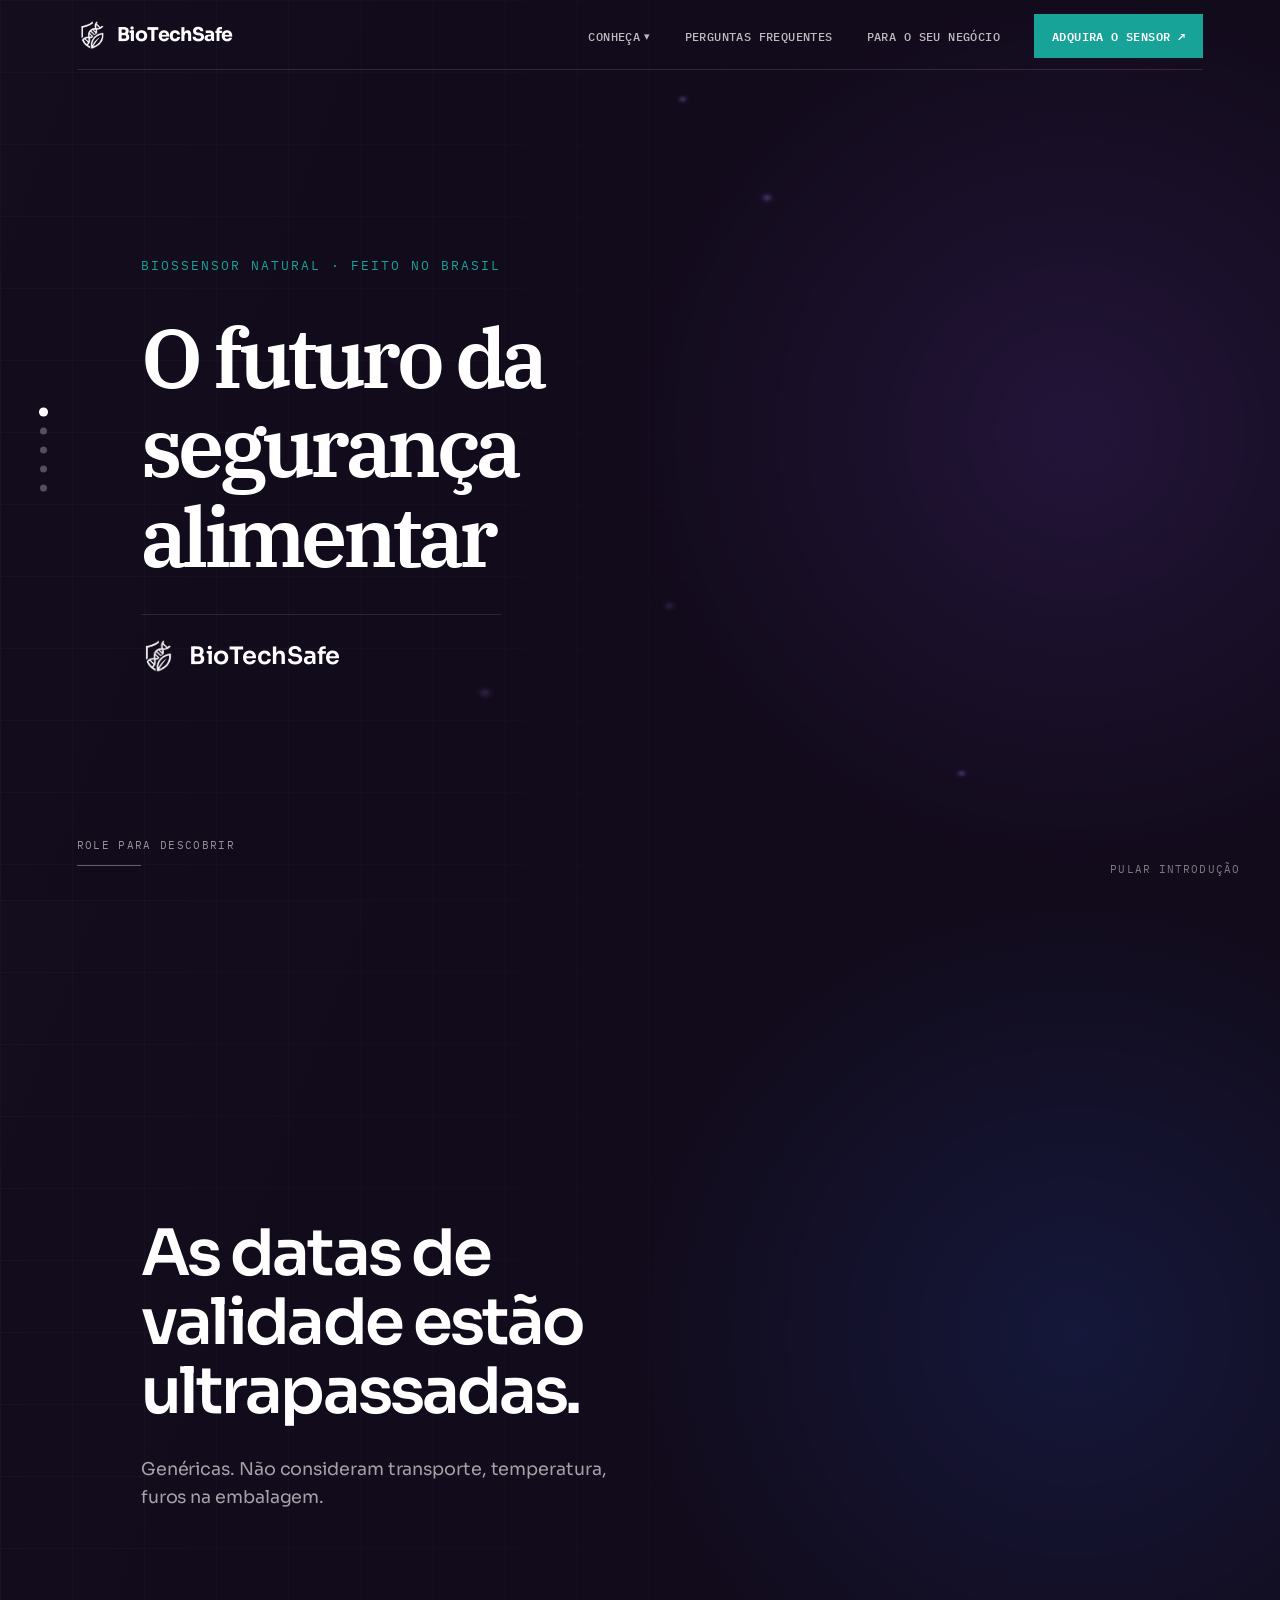
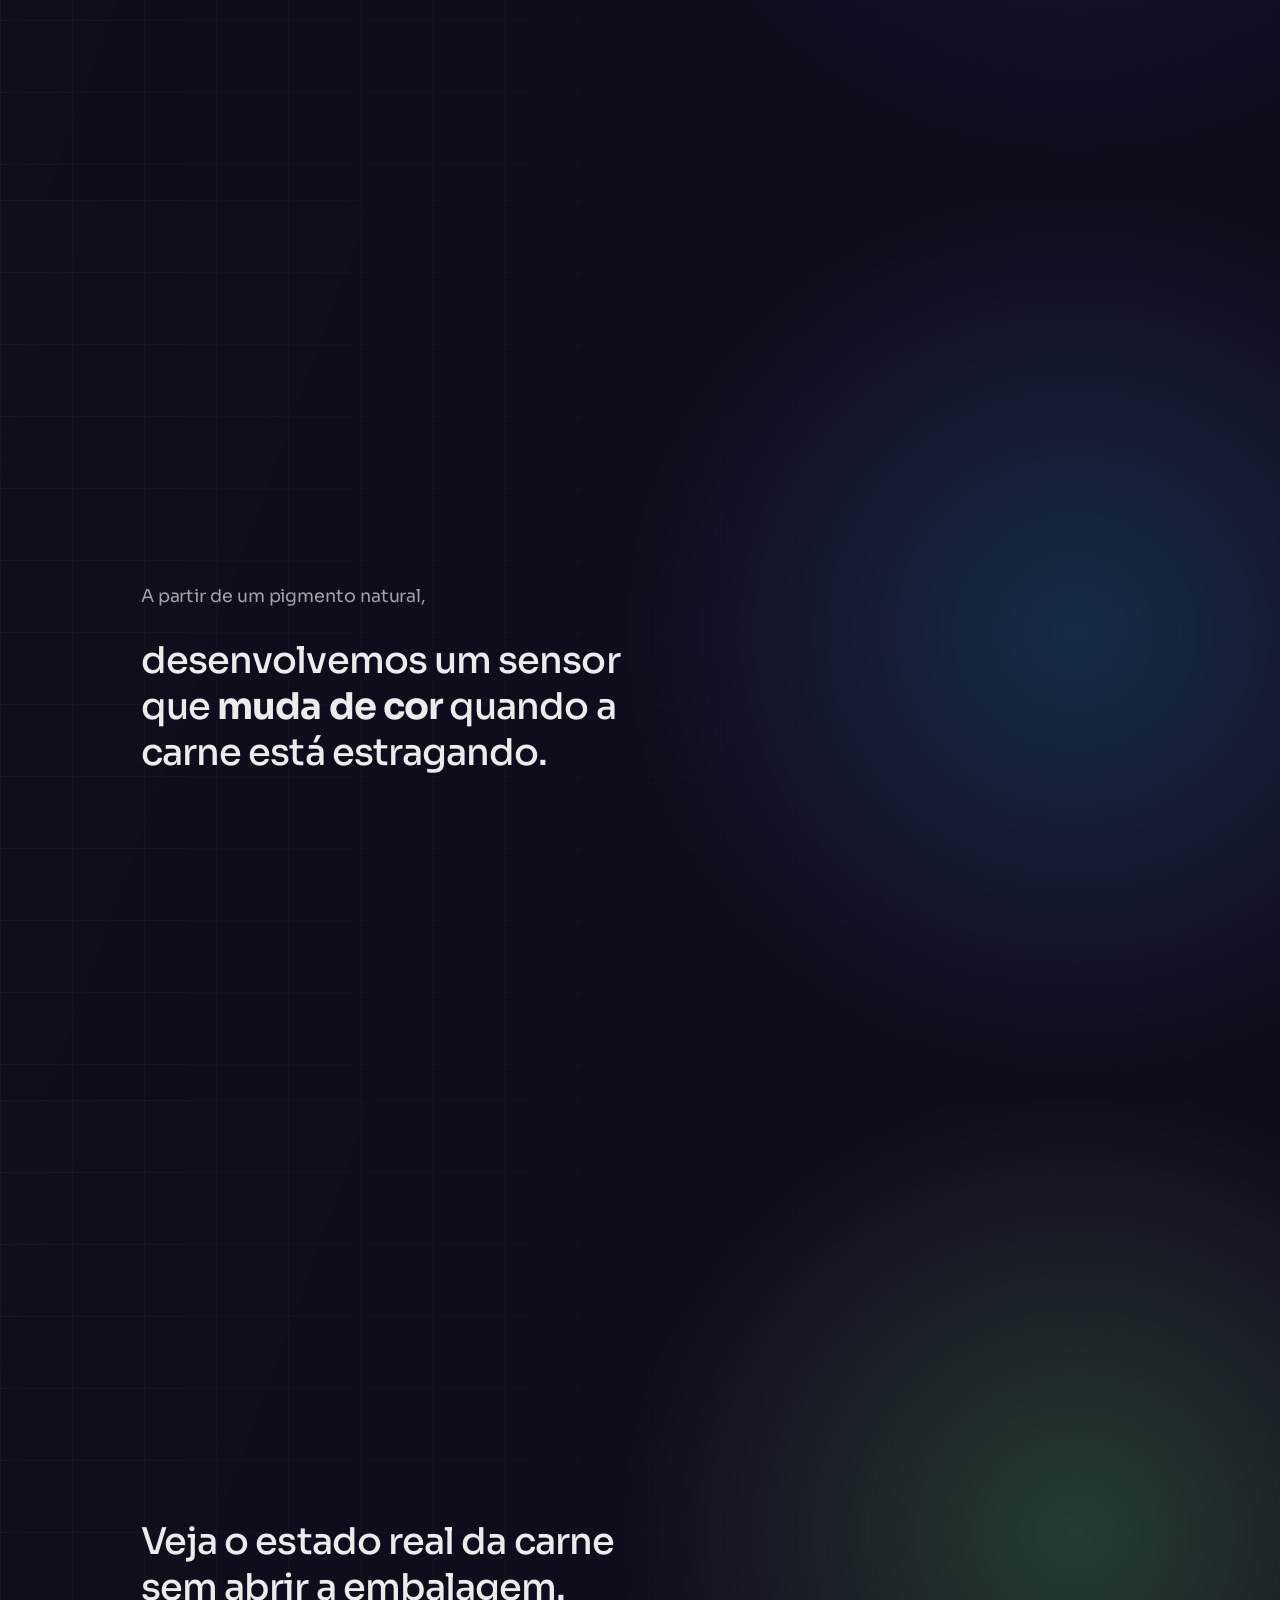
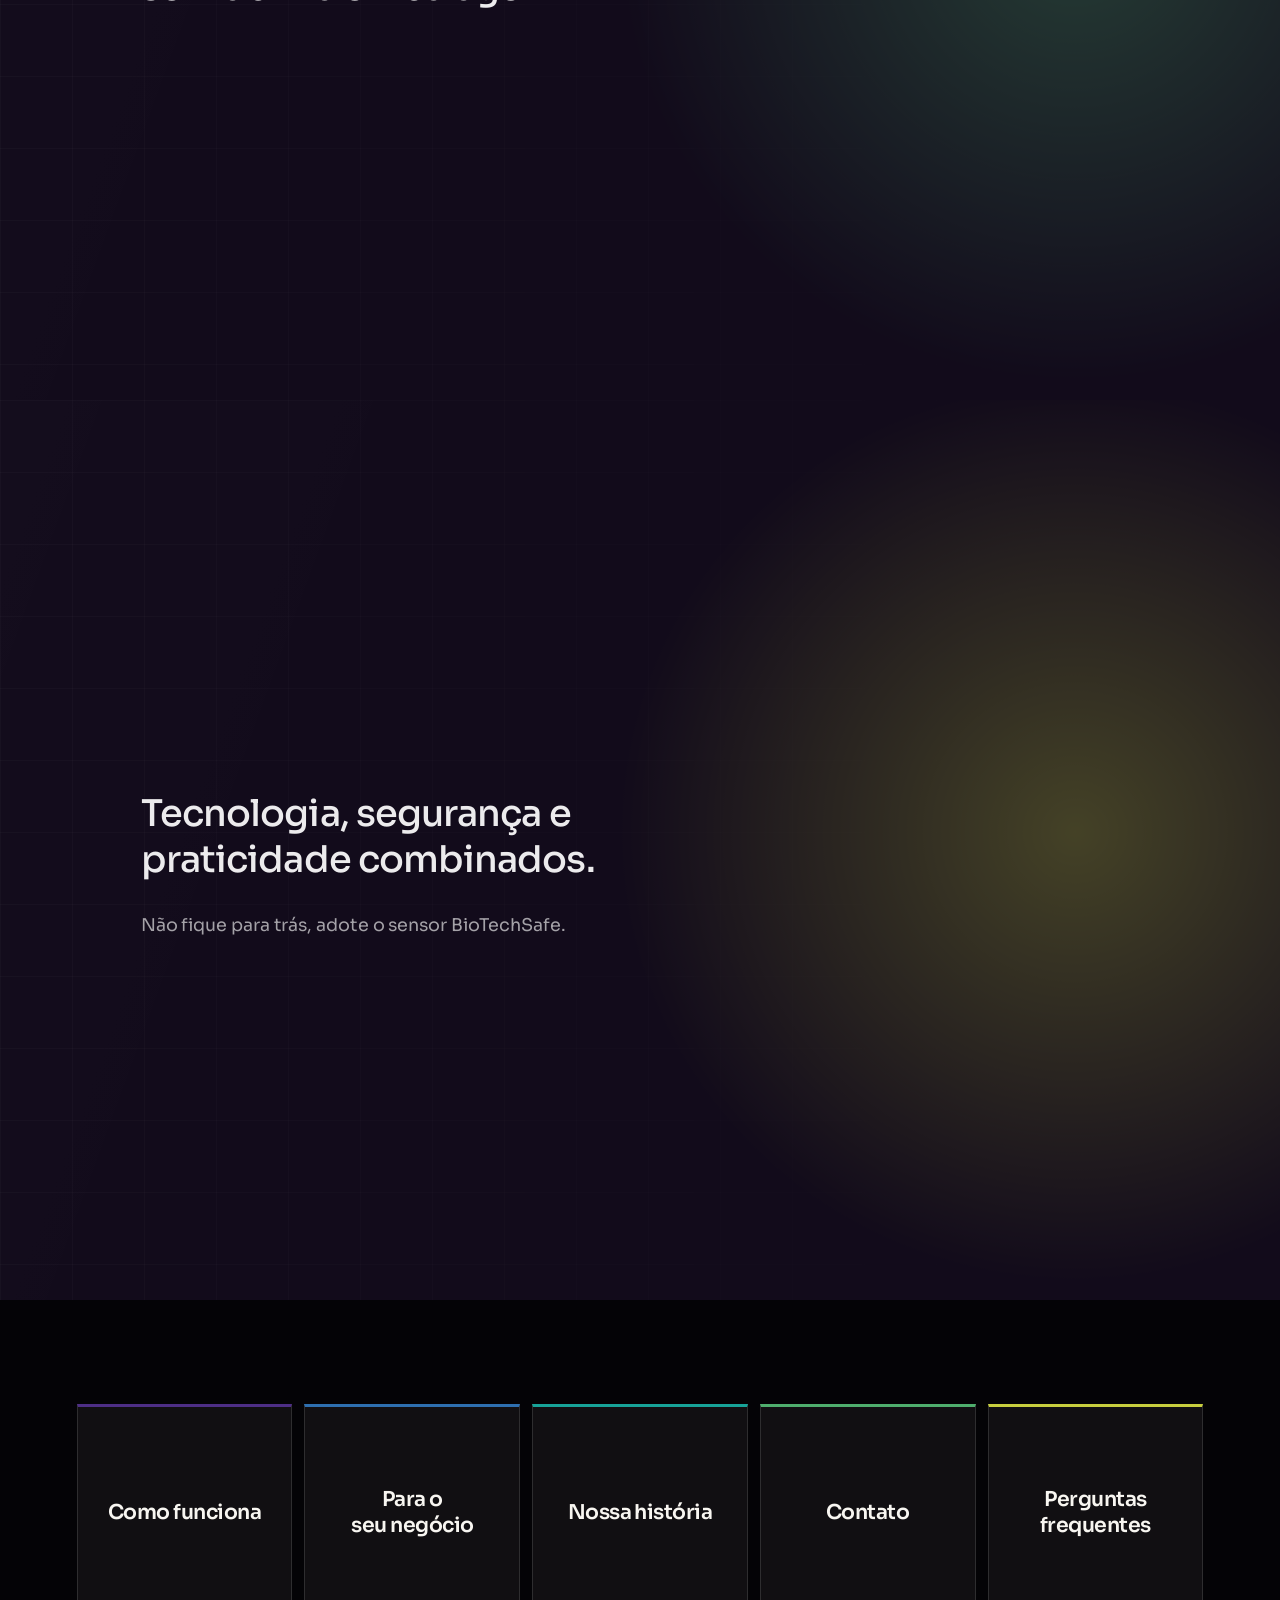
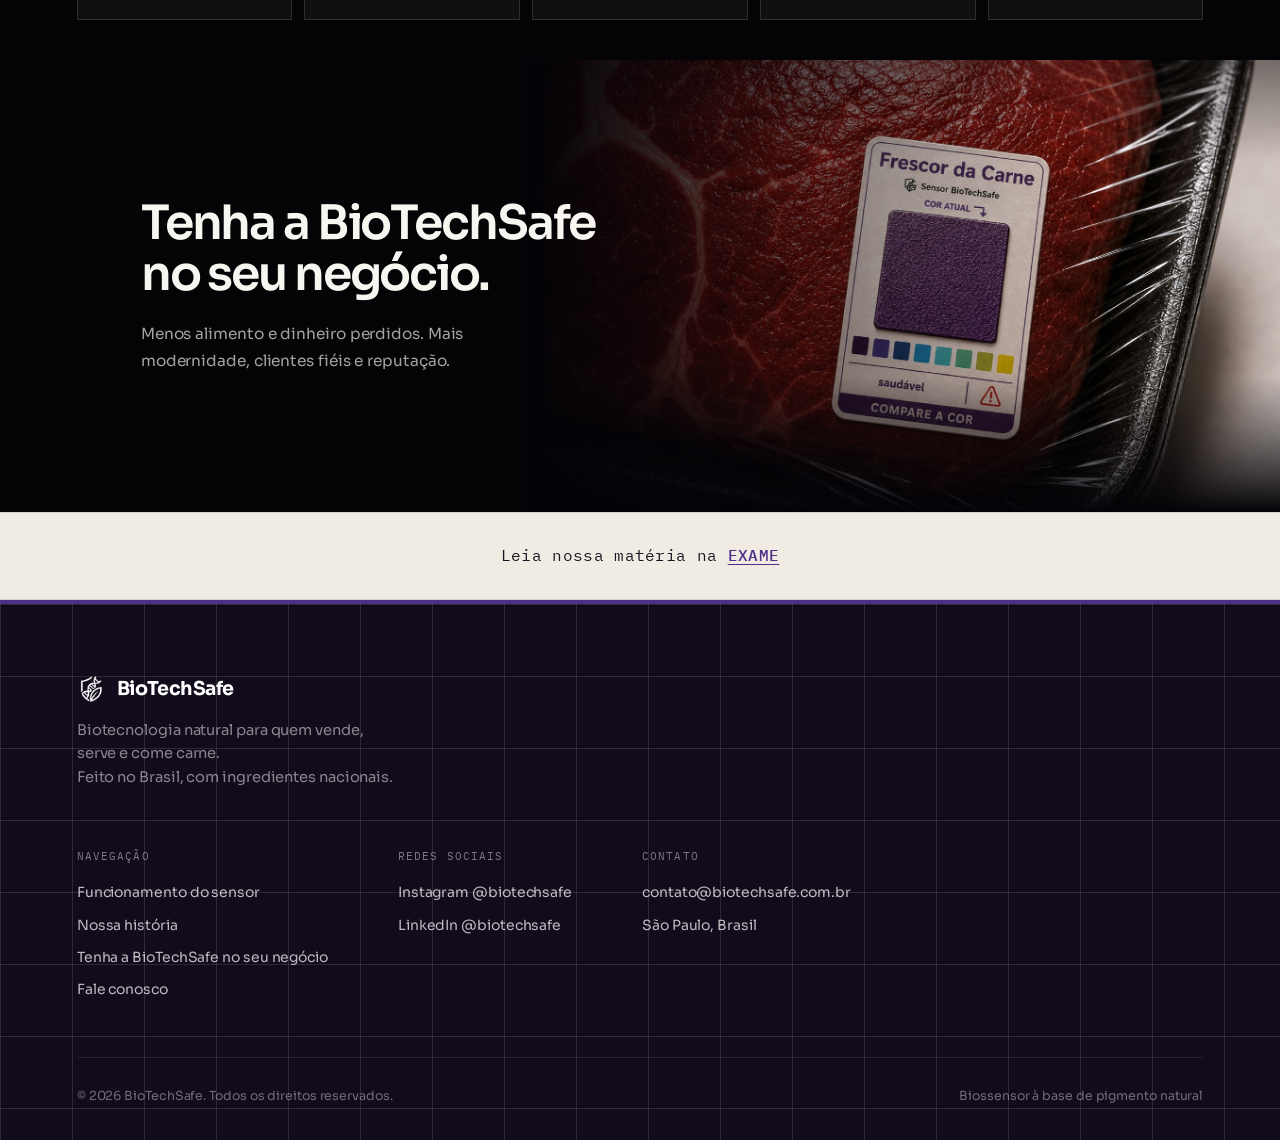
==== commit 91534d45: "Adiciona SEO e GEO: Open Graph, JSON-LD, sitemap, robots e llms.txt Co-Authored-By: Claude Sonnet 5." ====
--- a/index.html
+++ b/index.html
@@ -7,6 +7,60 @@
 <meta name="description" content="Biossensor natural, feito de um pigmento de origem vegetal, que muda de cor na embalagem quando a carne começa a estragar. Sem abrir o pacote. Sem adivinhação.">
 <link rel="canonical" href="https://www.biotechsafe.com.br/">
 <link rel="icon" href="assets/favicon.png">
+<meta property="og:type" content="website">
+<meta property="og:locale" content="pt_BR">
+<meta property="og:site_name" content="BioTechSafe">
+<meta property="og:title" content="BioTechSafe | O futuro da segurança alimentar">
+<meta property="og:description" content="Biossensor natural, feito de um pigmento de origem vegetal, que muda de cor na embalagem quando a carne começa a estragar. Sem abrir o pacote. Sem adivinhação.">
+<meta property="og:url" content="https://www.biotechsafe.com.br/">
+<meta property="og:image" content="https://www.biotechsafe.com.br/assets/og-image.jpg">
+<meta property="og:image:width" content="1200">
+<meta property="og:image:height" content="630">
+<meta property="og:image:alt" content="Logo da BioTechSafe: escudo com DNA e folha">
+<meta name="twitter:card" content="summary_large_image">
+<meta name="twitter:title" content="BioTechSafe | O futuro da segurança alimentar">
+<meta name="twitter:description" content="Biossensor natural, feito de um pigmento de origem vegetal, que muda de cor na embalagem quando a carne começa a estragar. Sem abrir o pacote. Sem adivinhação.">
+<meta name="twitter:image" content="https://www.biotechsafe.com.br/assets/og-image.jpg">
+<script type="application/ld+json">
+{
+  "@context": "https://schema.org",
+  "@graph": [
+    {
+      "@type": "Organization",
+      "@id": "https://www.biotechsafe.com.br/#organization",
+      "name": "BioTechSafe",
+      "url": "https://www.biotechsafe.com.br/",
+      "logo": "https://www.biotechsafe.com.br/assets/logo-symbol.png",
+      "email": "contato@biotechsafe.com.br",
+      "description": "A BioTechSafe desenvolve embalagens inteligentes para carnes: um biossensor feito com pigmento natural de origem vegetal que muda de cor quando a carne começa a se deteriorar.",
+      "founder": [
+        {
+          "@type": "Person",
+          "name": "Maria Clara Abrantes"
+        },
+        {
+          "@type": "Person",
+          "name": "Livia Del Dottore"
+        }
+      ],
+      "sameAs": [
+        "https://instagram.com/biotechsafe",
+        "https://linkedin.com/company/biotechsafe"
+      ]
+    },
+    {
+      "@type": "WebSite",
+      "@id": "https://www.biotechsafe.com.br/#website",
+      "name": "BioTechSafe",
+      "url": "https://www.biotechsafe.com.br/",
+      "inLanguage": "pt-BR",
+      "publisher": {
+        "@id": "https://www.biotechsafe.com.br/#organization"
+      }
+    }
+  ]
+}
+</script>
 <link rel="stylesheet" href="styles.css">
 </head>
 <body>
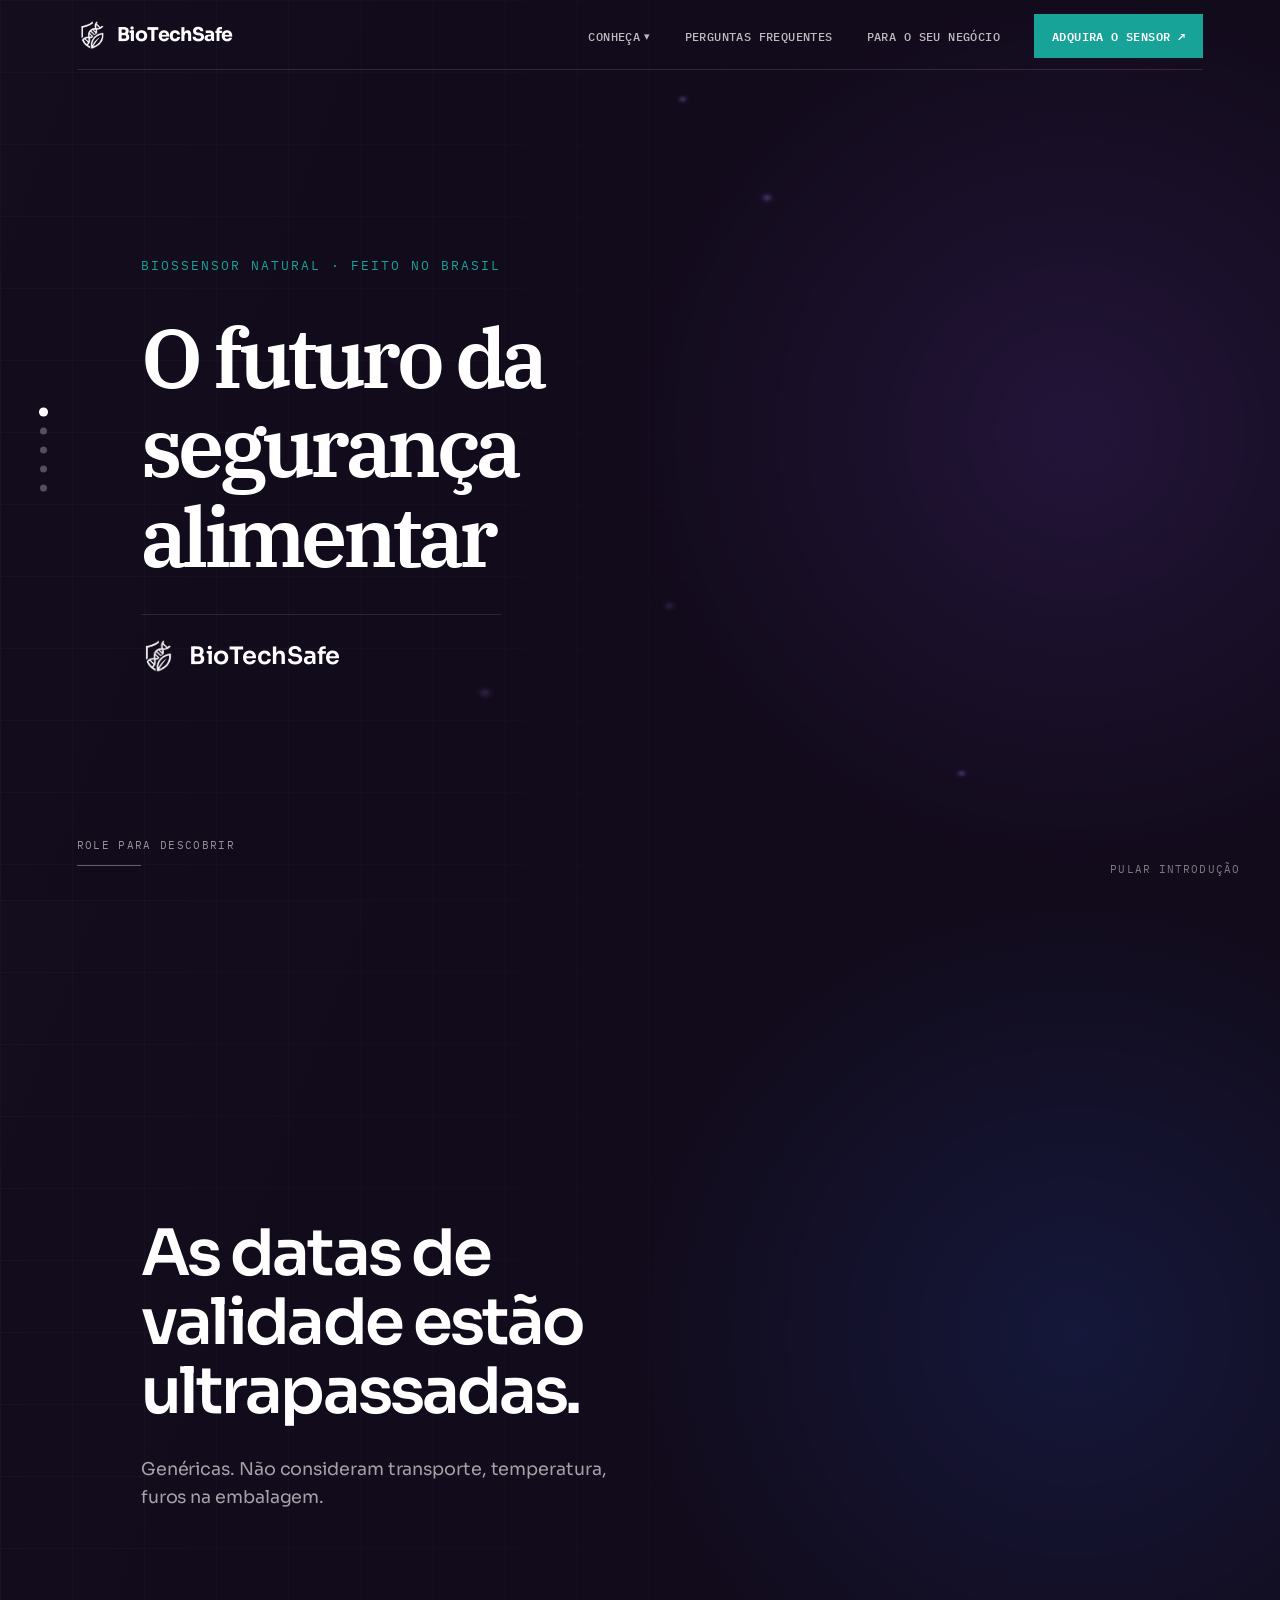
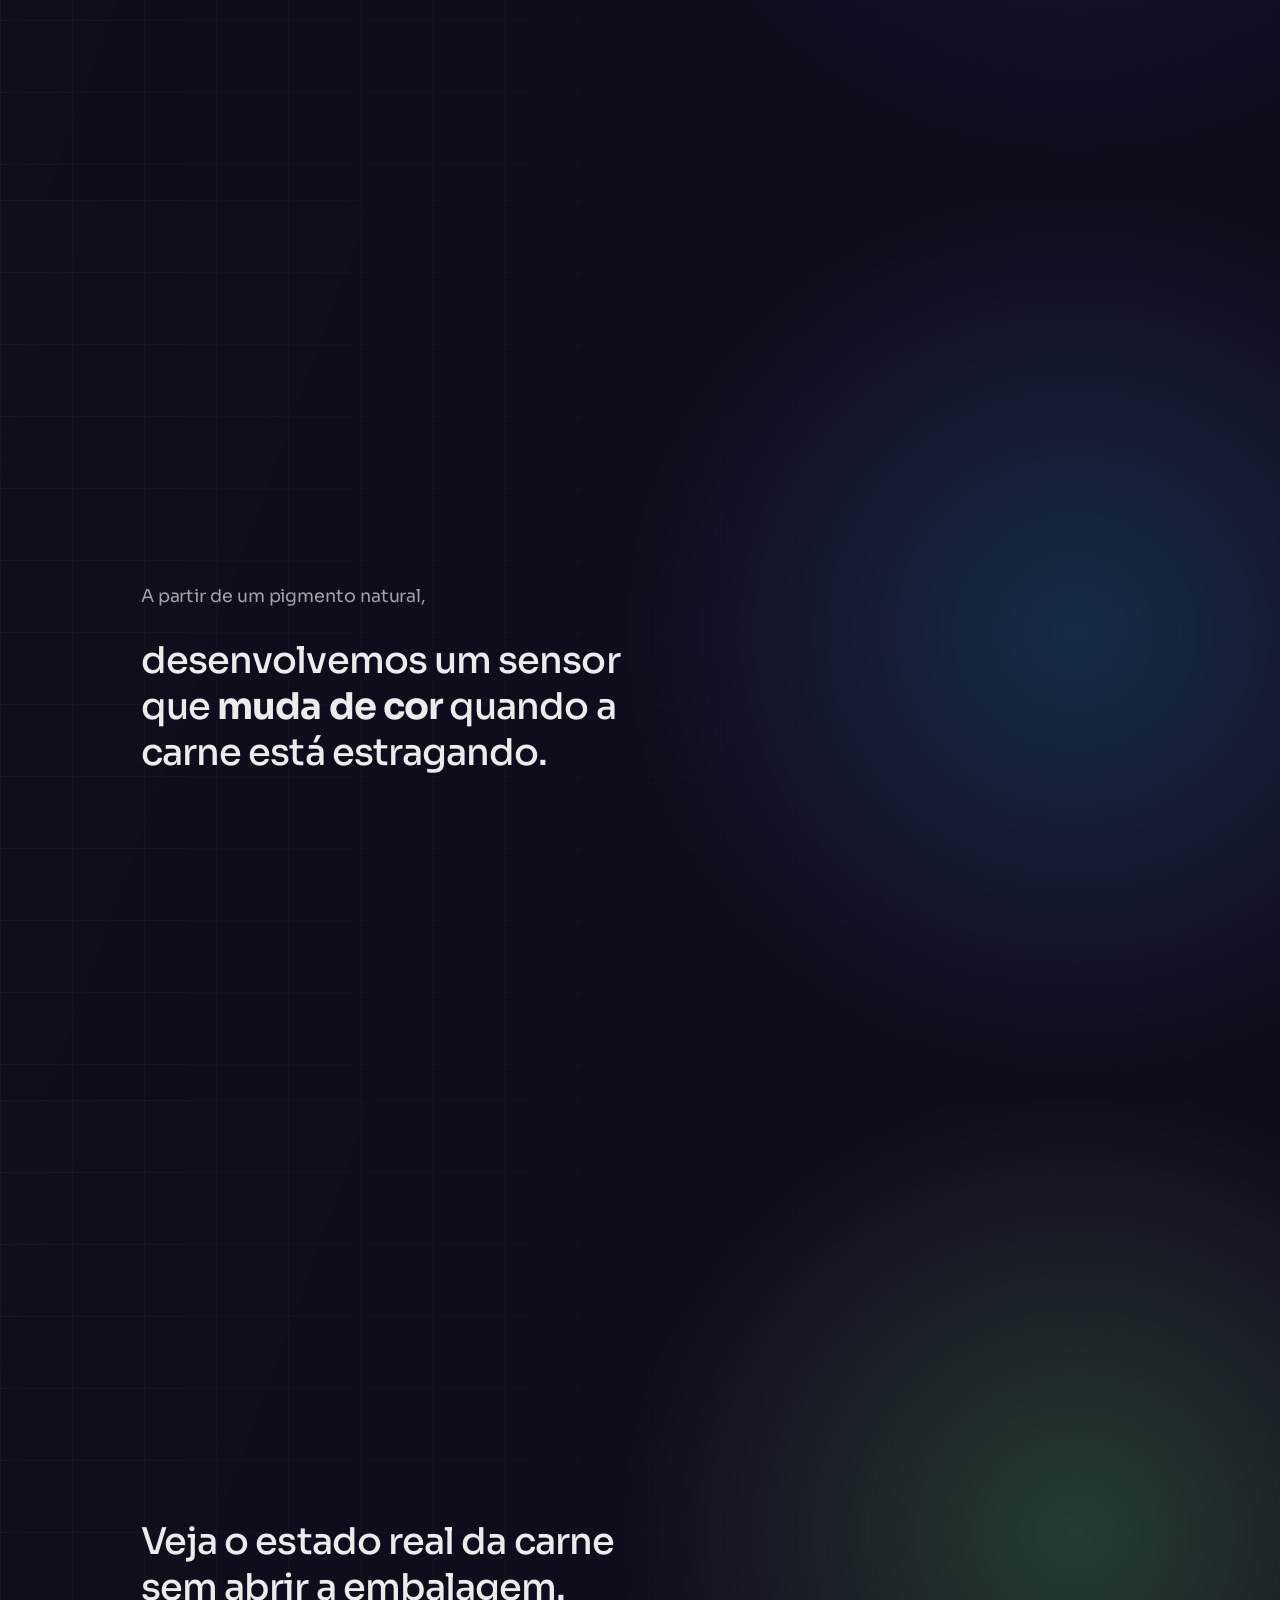
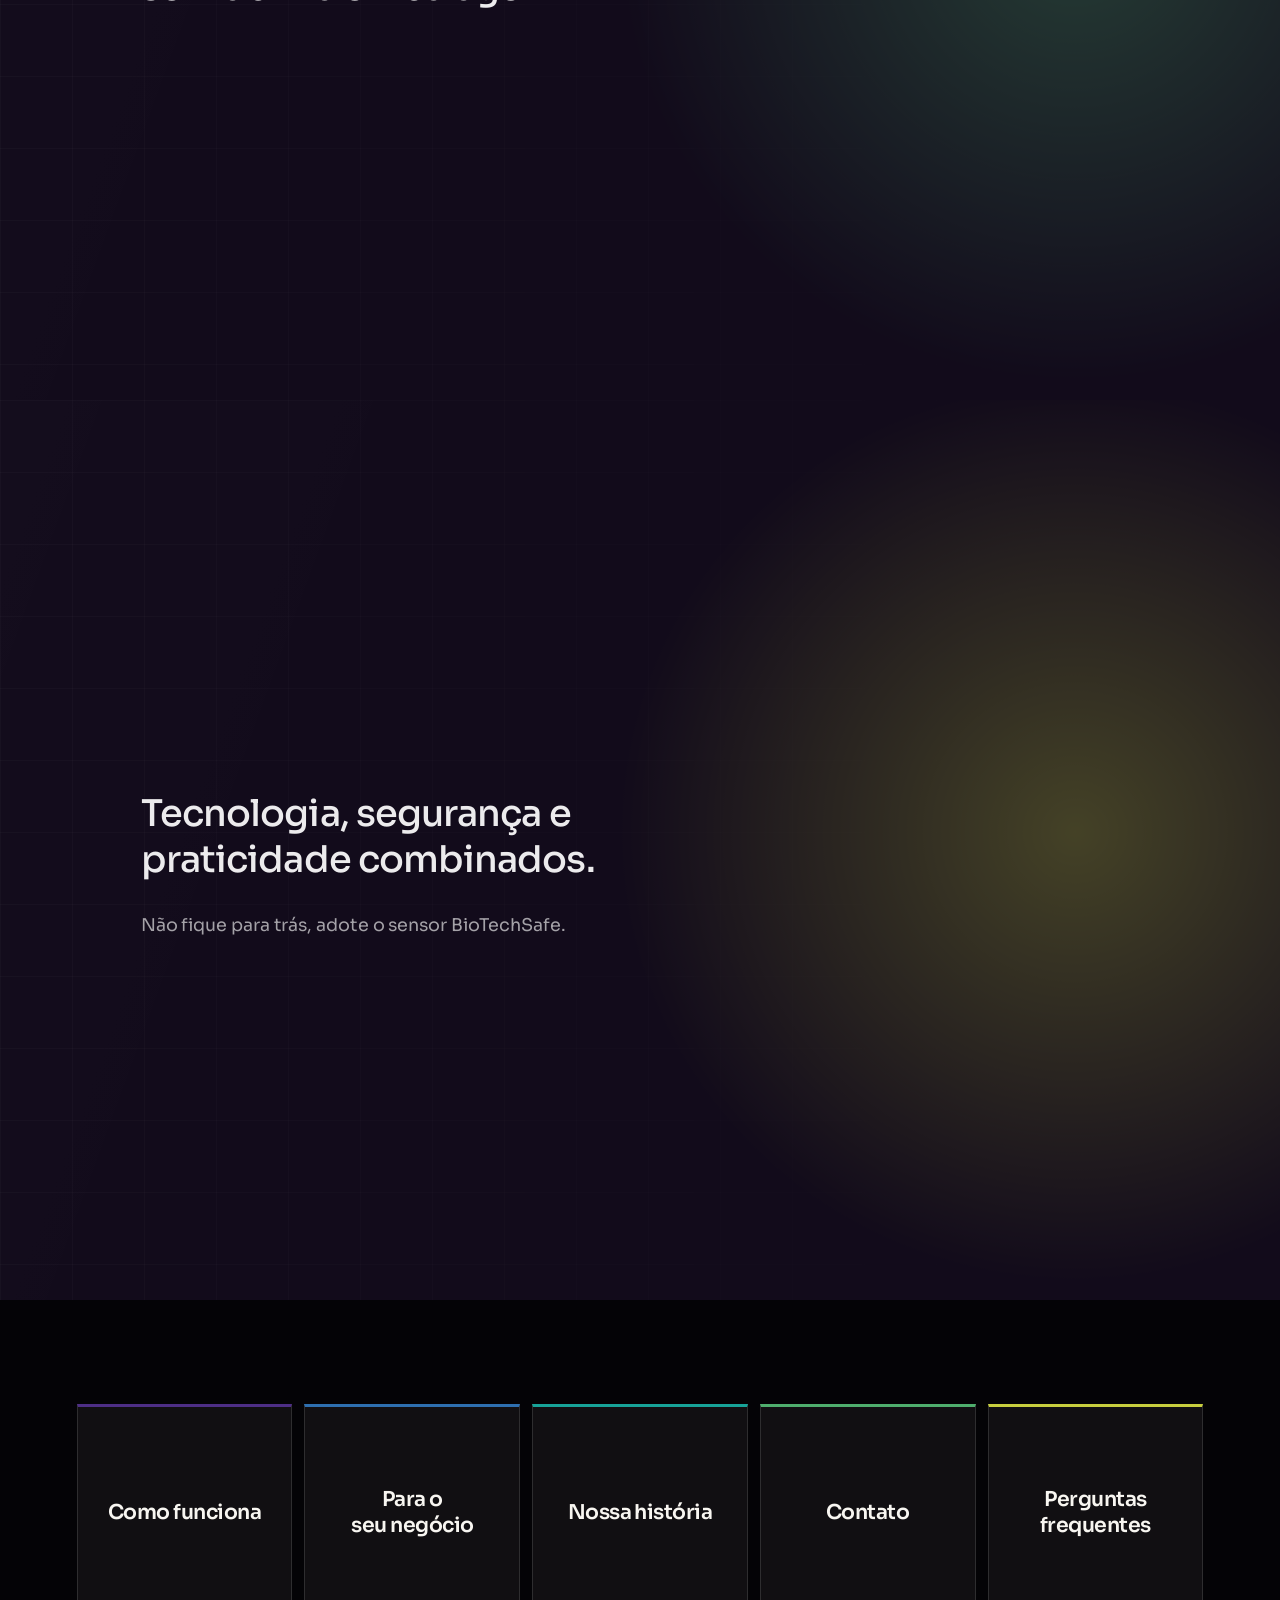
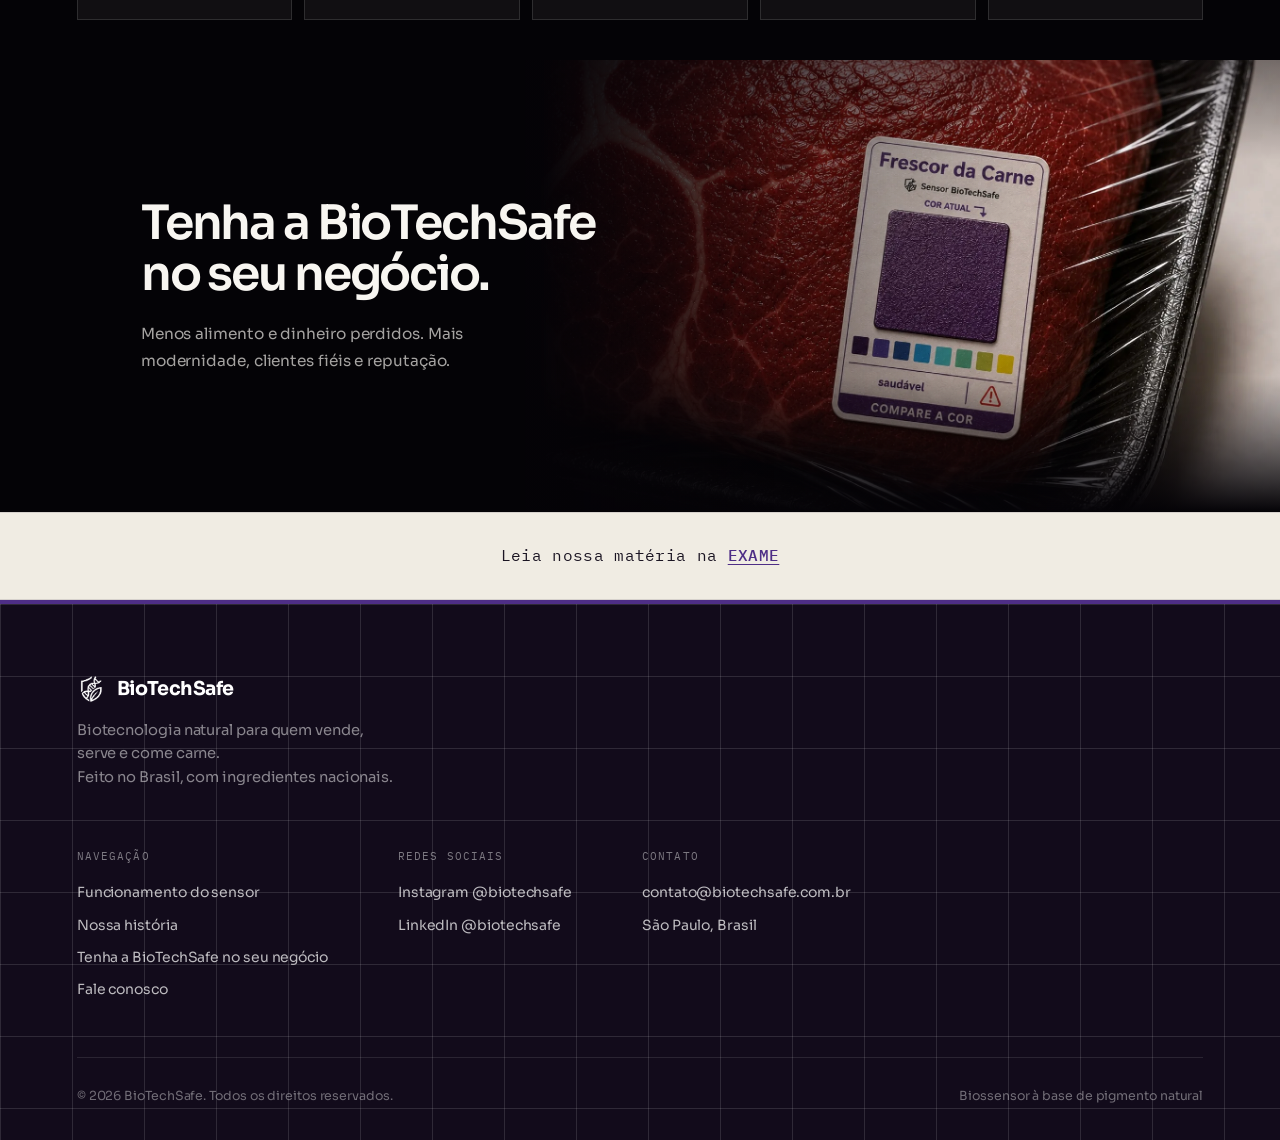
==== commit 8a63d49d: "Converte imagens para WebP e adiciona WebPage/BreadcrumbList às páginas internas Reduz ~6,5MB para ~" ====
--- a/index.html
+++ b/index.html
@@ -6,7 +6,9 @@
 <title>BioTechSafe | O futuro da segurança alimentar</title>
 <meta name="description" content="Biossensor natural, feito de um pigmento de origem vegetal, que muda de cor na embalagem quando a carne começa a estragar. Sem abrir o pacote. Sem adivinhação.">
 <link rel="canonical" href="https://www.biotechsafe.com.br/">
-<link rel="icon" href="assets/favicon.png">
+<link rel="icon" href="/favicon.ico" sizes="48x48">
+<link rel="icon" type="image/png" href="/assets/favicon.png?v=2">
+<link rel="apple-touch-icon" href="/assets/apple-touch-icon.png">
 <meta property="og:type" content="website">
 <meta property="og:locale" content="pt_BR">
 <meta property="og:site_name" content="BioTechSafe">
@@ -142,7 +144,7 @@
 
 <div class="sensor-float-pos" id="sensorFloatPos">
   <div class="sensor-float">
-    <img class="sensor-float__card" src="assets/sensor-card.png" alt="Cartão do sensor BioTechSafe com escala visual de frescor da carne">
+    <img class="sensor-float__card" src="assets/sensor-card.webp" width="675" height="900" alt="Cartão do sensor BioTechSafe com escala visual de frescor da carne">
     <div class="sensor-float__color" id="sensorFloatColor" aria-hidden="true"></div>
   </div>
 </div>
@@ -182,7 +184,7 @@
 
 <section class="home-business" id="homeBusiness" aria-labelledby="homeBusinessTitle">
   <div class="home-business__media">
-    <img src="assets/sensor-on-meat.jpg" width="1600" height="1200" loading="lazy" decoding="async" alt="Simulação do sensor BioTechSafe na embalagem de uma peça de carne, com a cor roxa indicando frescor">
+    <img src="assets/sensor-on-meat.webp" width="1600" height="1200" loading="lazy" decoding="async" alt="Simulação do sensor BioTechSafe na embalagem de uma peça de carne, com a cor roxa indicando frescor">
   </div>
   <div class="home-business__copy">
     <h2 id="homeBusinessTitle">Tenha a BioTechSafe no seu negócio.</h2>
--- a/styles.css
+++ b/styles.css
@@ -596,7 +596,7 @@
   backface-visibility: hidden;
 }
 
-/* The overlay follows only the large central swatch in sensor-card.png. */
+/* The overlay follows only the large central swatch in sensor-card.webp. */
 .sensor-float__color {
   position: absolute;
   left: 26.67%;
@@ -615,7 +615,7 @@
   position: absolute;
   inset: 0;
   border-radius: inherit;
-  background: url('assets/sensor-texture.png') center / cover no-repeat;
+  background: url('assets/sensor-texture.webp') center / cover no-repeat;
   mix-blend-mode: multiply;
   opacity: 0.92;
   pointer-events: none;
@@ -1282,32 +1282,37 @@
 .negocio-detail__media {
   margin: clamp(36px, 5vw, 64px) 0 0;
 }
-.negocio-detail__media img {
-  width: 100%;
-  height: auto;
-  border-radius: 0;
+.negocio-detail__media--left {
+  width: min(100%, 1200px);
+  margin-right: auto;
+  margin-left: auto;
 }
 .negocio-detail__media figcaption {
-  padding-top: 16px;
+  margin-top: 14px;
   font-family: var(--font-mono);
   font-size: 12px;
   line-height: 1.6;
+  text-align: center;
   color: var(--ink-soft);
 }
 
 .negocio-detail__signals {
-  margin-top: clamp(50px, 7vw, 78px);
+  --display-photo: url("assets/acougue-premium-estoque-biotechsafe-v2.webp");
+  margin: clamp(50px, 7vw, 78px) auto 0;
   display: grid;
-  grid-template-columns: repeat(3, 1fr);
-  gap: 1px;
-  padding: 1px;
-  background: rgba(23, 26, 30, 0.14);
+  grid-template-columns: repeat(3, minmax(0, 1fr));
+  gap: 0;
+  padding: 0;
+  background-image: var(--display-photo);
+  background-size: cover;
+  background-position: center;
 }
 .negocio-detail__signal {
   position: relative;
   min-width: 0;
   padding: 28px clamp(22px, 3vw, 36px) 30px;
-  background: rgba(248, 246, 241, 0.88);
+  background-color: var(--paper);
+  transition: background-color 0.38s var(--ease);
 }
 .negocio-detail__signal::before {
   content: '';
@@ -1317,6 +1322,7 @@
   width: 44px;
   height: 3px;
   background: var(--c-teal);
+  transition: opacity 0.28s var(--ease);
 }
 .negocio-detail__signal:nth-child(1)::before { background: var(--c-blue); }
 .negocio-detail__signal:nth-child(2)::before { background: var(--c-teal); }
@@ -1328,6 +1334,7 @@
   font-size: 9px;
   letter-spacing: 0.12em;
   color: var(--ink-soft);
+  transition: opacity 0.28s var(--ease), transform 0.38s var(--ease);
 }
 .negocio-detail__signal strong {
   display: block;
@@ -1335,8 +1342,14 @@
   font-size: clamp(1.15rem, 1.7vw, 1.5rem);
   line-height: 1.2;
   color: var(--ink);
-}
-.negocio-detail__signal ul { margin: 18px 0 0; padding: 0; list-style: none; }
+  transition: opacity 0.28s var(--ease), transform 0.38s var(--ease);
+}
+.negocio-detail__signal ul {
+  margin: 18px 0 0;
+  padding: 0;
+  list-style: none;
+  transition: opacity 0.28s var(--ease), transform 0.38s var(--ease);
+}
 .negocio-detail__signal li { padding: 14px 0; border-top: 1px solid var(--line); }
 .negocio-detail__signal li b {
   display: block;
@@ -1353,8 +1366,38 @@
   color: var(--ink-soft);
 }
 
+.negocio-detail__signal:is(:hover, :focus-visible) {
+  background-color: transparent;
+  outline: none;
+}
+.negocio-detail__signal:is(:hover, :focus-visible)::before,
+.negocio-detail__signal:is(:hover, :focus-visible) > span,
+.negocio-detail__signal:is(:hover, :focus-visible) > strong,
+.negocio-detail__signal:is(:hover, :focus-visible) > ul {
+  opacity: 0;
+}
+.negocio-detail__signal:is(:hover, :focus-visible) > span,
+.negocio-detail__signal:is(:hover, :focus-visible) > strong,
+.negocio-detail__signal:is(:hover, :focus-visible) > ul {
+  transform: translateY(-8px);
+}
+.negocio-detail__signal:focus-visible {
+  outline: 2px solid var(--c-teal);
+  outline-offset: -3px;
+}
+
 @media (max-width: 900px) {
   .negocio-detail__signals { grid-template-columns: 1fr; }
+}
+
+@media (prefers-reduced-motion: reduce) {
+  .negocio-detail__signal,
+  .negocio-detail__signal::before,
+  .negocio-detail__signal > span,
+  .negocio-detail__signal > strong,
+  .negocio-detail__signal > ul {
+    transition: none;
+  }
 }
 
 @media (max-width: 600px) {
@@ -3063,14 +3106,14 @@
 }
 .page-hero--about {
   --about-shade: linear-gradient(rgba(18,11,27,0.42) 0%, rgba(18,11,27,0.5) 22%, rgba(18,11,27,0.8) 48%, rgba(18,11,27,0.86) 100%);
-  background-image: var(--about-shade), url('assets/sobre-capa.jpg');
+  background-image: var(--about-shade), url('assets/sobre-capa.webp');
   background-size: cover;
   background-position: center 20%;
 }
 /* Telas largas: a foto vai para a direita e esmaece no fundo escuro, para o texto não cobrir os rostos */
 @media (min-width: 1200px) {
   .page-hero--about {
-    background-image: var(--about-shade), linear-gradient(90deg, var(--night) 34vw, transparent 50vw), url('assets/sobre-capa.jpg');
+    background-image: var(--about-shade), linear-gradient(90deg, var(--night) 34vw, transparent 50vw), url('assets/sobre-capa.webp');
     background-size: auto, auto, 100vw auto;
     background-position: 0 0, 0 0, 34vw 20%;
     background-repeat: no-repeat;
@@ -3526,3 +3569,54 @@
   .home-pathway:nth-child(5) { grid-column: span 1; }
   .home-pathway h2 { max-width: none; font-size: clamp(0.5rem, 2.1vw, 0.75rem); line-height: 1.15; }
 }
+
+/* Mancha de pigmento ao fundo da seção "Um pigmento natural" */
+.pigment-splash { position: relative; overflow: hidden; }
+.pigment-splash > .wrap { position: relative; }
+.pigment-splash .principle-feature { background: transparent; }
+.pigment-splash::before,
+.pigment-splash::after {
+  content: "";
+  position: absolute;
+  aspect-ratio: 1;
+  pointer-events: none;
+  -webkit-mask: url(assets/pigment-blot.png) center / contain no-repeat;
+  mask: url(assets/pigment-blot.png) center / contain no-repeat;
+}
+.pigment-splash::before {
+  --bloom: 0.3;
+  left: -15%;
+  top: 0;
+  width: min(820px, 56%);
+  background: linear-gradient(145deg, var(--c-purple), var(--c-blue));
+  opacity: 0.3;
+}
+.pigment-splash::after {
+  --bloom: 0.18;
+  left: 11%;
+  top: 34%;
+  width: min(430px, 29%);
+  background: linear-gradient(200deg, var(--c-blue), var(--c-teal));
+  opacity: 0.18;
+  --spin: 142deg;
+  transform: rotate(142deg);
+}
+@supports (animation-timeline: view()) {
+  @media (prefers-reduced-motion: no-preference) {
+    .pigment-splash::before,
+    .pigment-splash::after {
+      animation: pigment-bleed linear both;
+      animation-timeline: view();
+      animation-range: entry 15% cover 45%;
+    }
+    .pigment-splash::after { animation-range: entry 25% cover 55%; }
+  }
+}
+@keyframes pigment-bleed {
+  from { opacity: 0; transform: scale(0.82) rotate(var(--spin, 0deg)); }
+  to   { opacity: var(--bloom); transform: scale(1) rotate(var(--spin, 0deg)); }
+}
+@media (max-width: 700px) {
+  .pigment-splash::before { width: 100%; left: -18%; top: 1%; opacity: 0.26; }
+  .pigment-splash::after { width: 52%; left: 46%; top: 26%; opacity: 0.16; }
+}
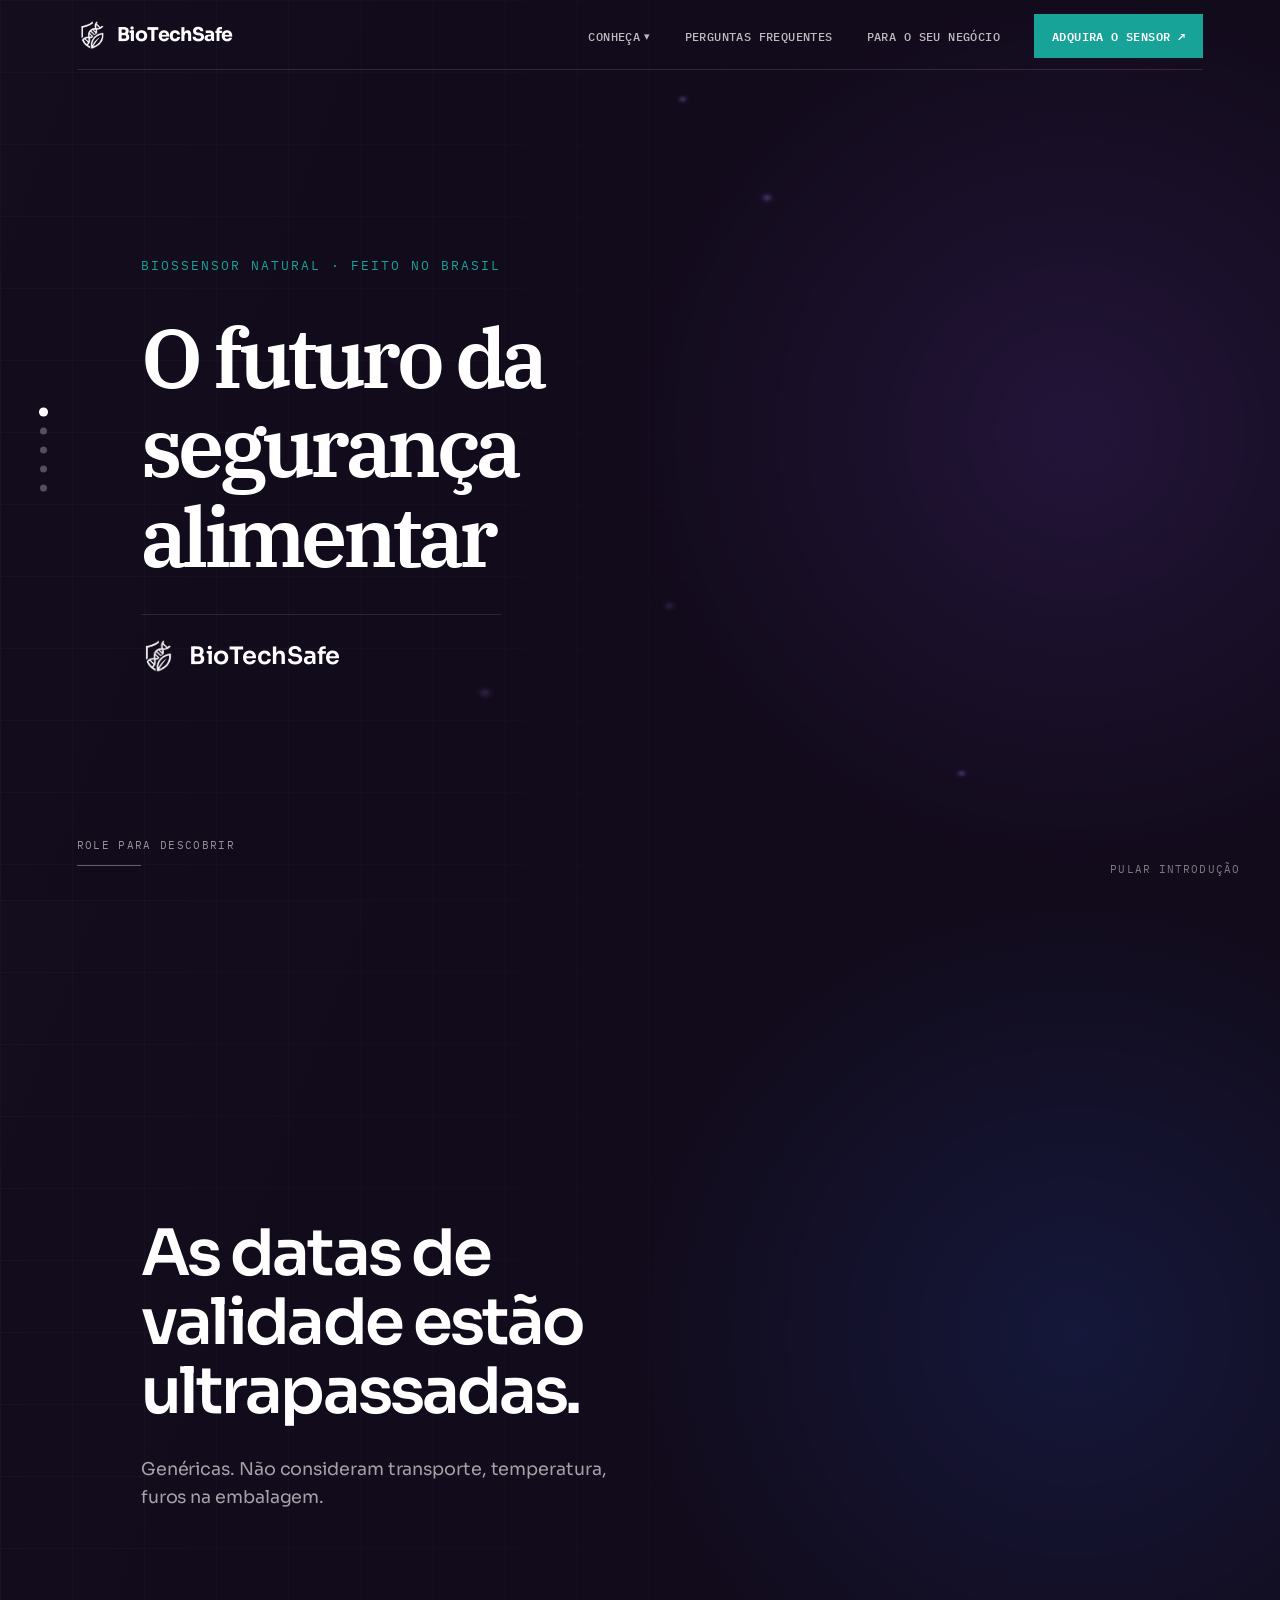
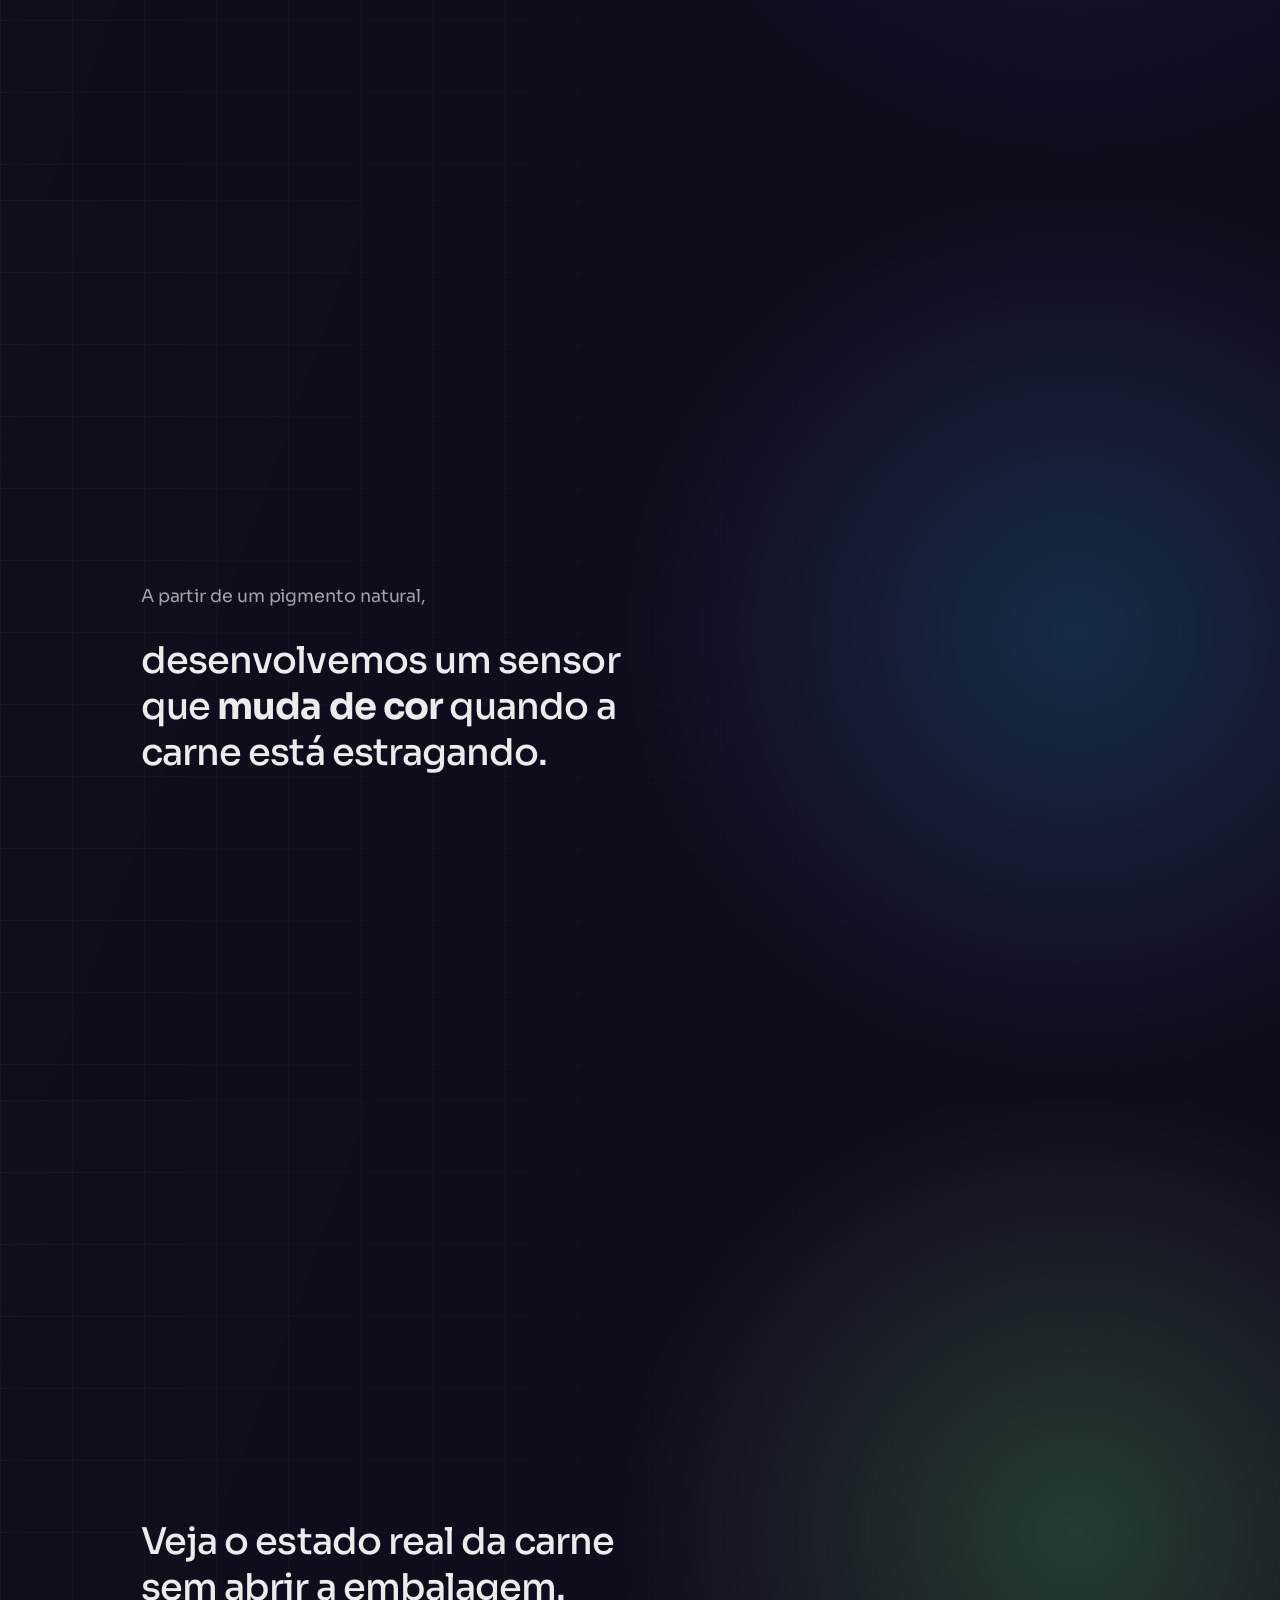
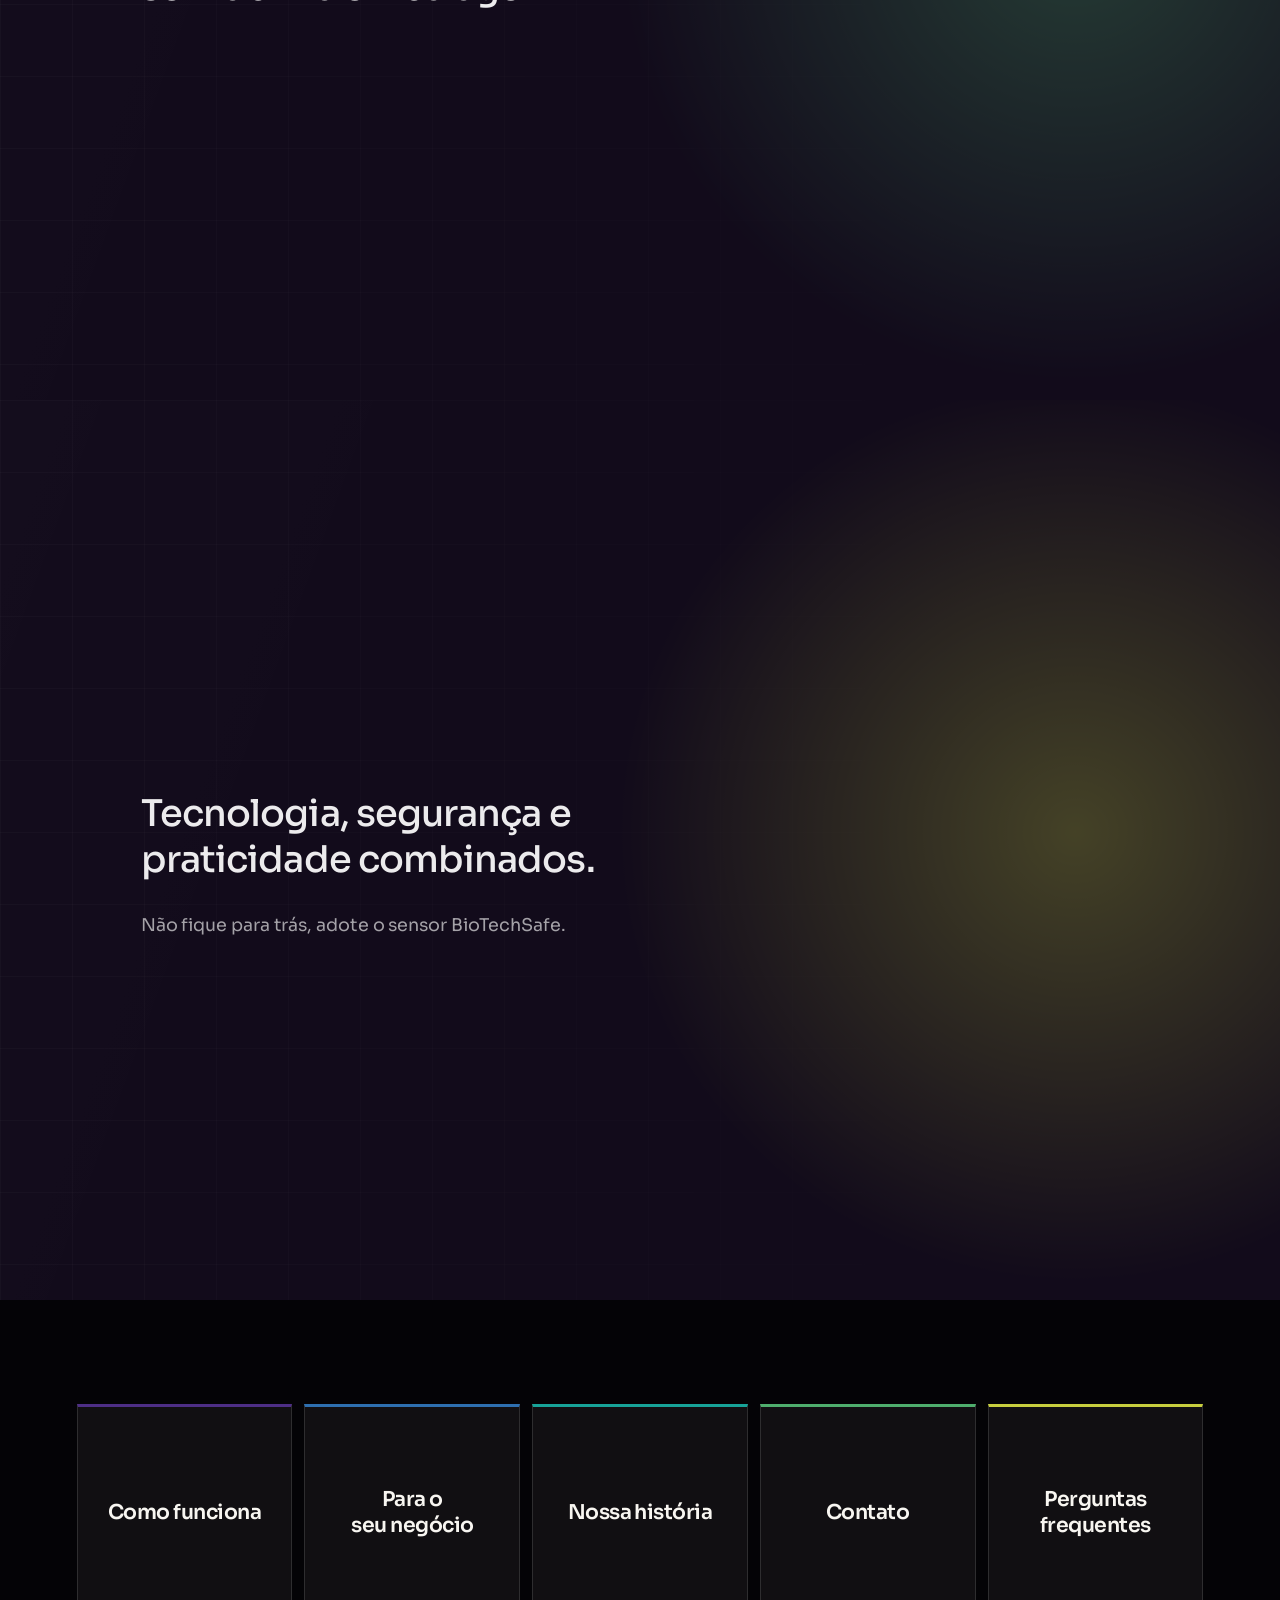
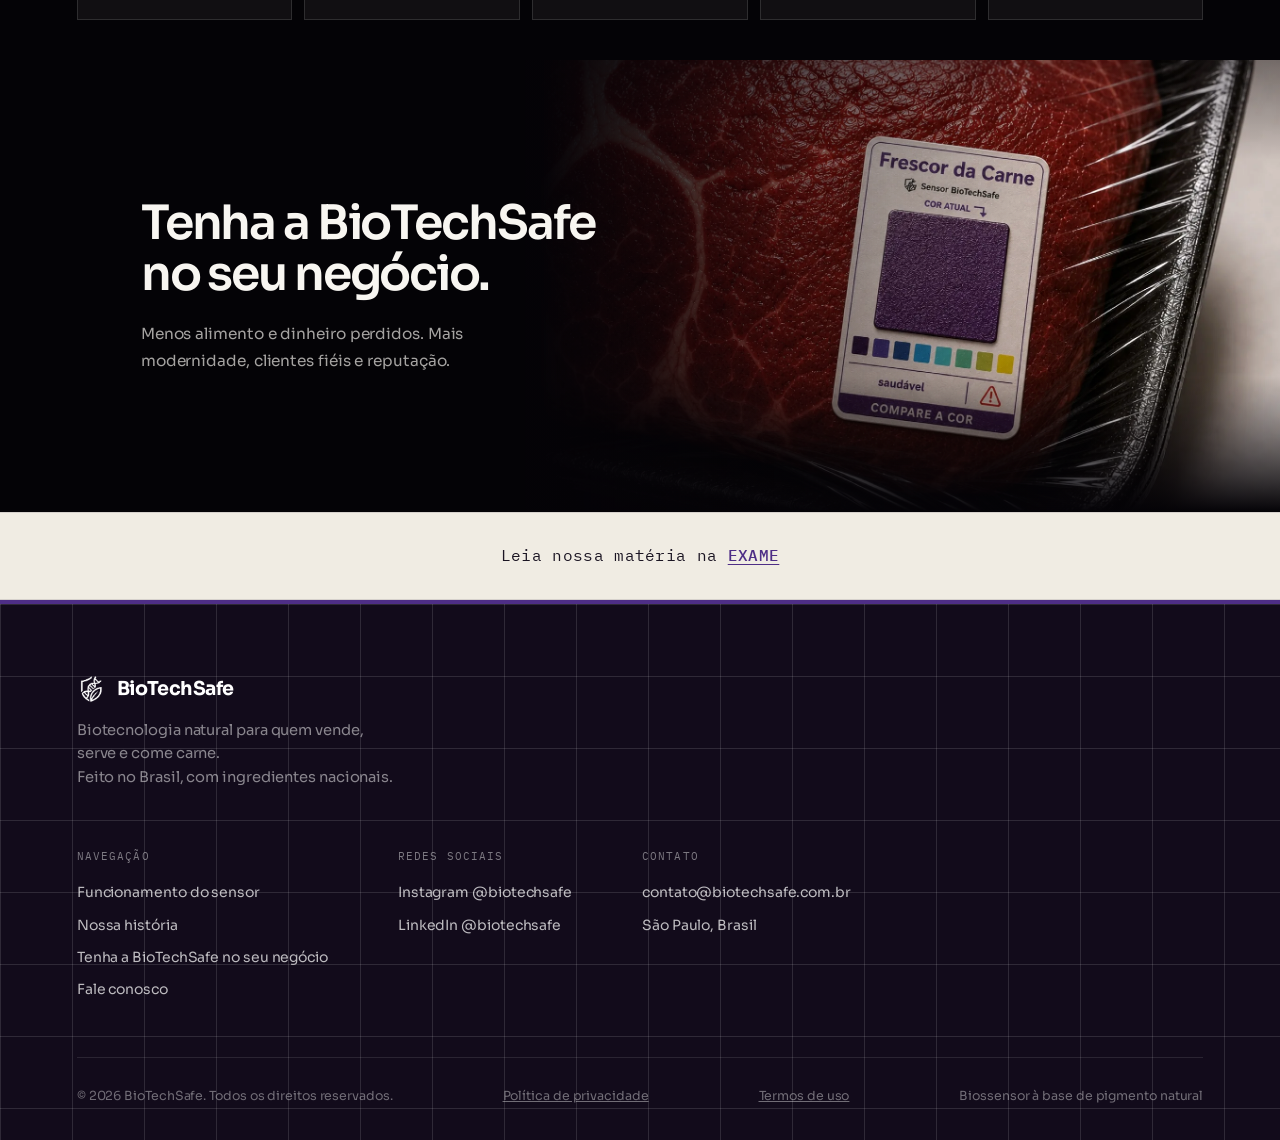
==== commit c850f986: "Adiciona política de privacidade e termos de uso ao rodapé Co-Authored-By: Claude Opus 5.5 <noreply@" ====
--- a/index.html
+++ b/index.html
@@ -232,6 +232,8 @@
   </div>
   <div class="footer__bottom">
     <span>© 2026 BioTechSafe. Todos os direitos reservados.</span>
+    <a href="privacidade.html">Política de privacidade</a>
+    <a href="termos.html">Termos de uso</a>
     <span>Biossensor à base de pigmento natural</span>
   </div>
 </footer>
--- a/styles.css
+++ b/styles.css
@@ -1544,6 +1544,16 @@
   flex-wrap: wrap;
   gap: 10px;
 }
+.footer__bottom a { color: inherit; text-decoration: underline; }
+.footer__bottom a:hover { color: var(--paper); }
+
+/* ---------- Política de privacidade ---------- */
+.legal { max-width: 760px; color: var(--ink-soft); line-height: 1.8; }
+.legal h2 { margin: 64px 0 20px; font-size: 1.3rem; color: var(--ink); }
+.legal p { margin: 0 0 20px; }
+.legal ul { margin: 0 0 20px; padding-left: 20px; }
+.legal li { margin-bottom: 14px; }
+.legal a { color: var(--page-accent); }
 
 /* ---------- Simple inner-page hero (used by secondary pages) ---------- */
 .page-hero {
@@ -1575,6 +1585,7 @@
 }
 .page-hero__media img {
   width: 100%;
+  height: auto;
   border: 2px solid rgba(18, 11, 27, 0.9);
   border-radius: 0;
   box-shadow: 0 30px 60px -30px rgba(27, 21, 35, 0.35);
@@ -1708,6 +1719,7 @@
 .timeline__card img {
   display: block;
   width: 100%;
+  height: auto;
   margin-top: 18px;
   aspect-ratio: 3 / 2;
   object-fit: cover;
@@ -1744,6 +1756,7 @@
 }
 .principle-feature__media img {
   width: 100%;
+  height: auto;
   border: 2px solid rgba(18, 11, 27, 0.9);
   border-radius: 0;
   box-shadow: 0 30px 60px -30px rgba(27, 21, 35, 0.35);
@@ -3190,6 +3203,7 @@
 }
 .page-hero__media img {
   position: relative;
+  height: auto;
   aspect-ratio: 4 / 3;
   object-fit: cover;
   border: 0;
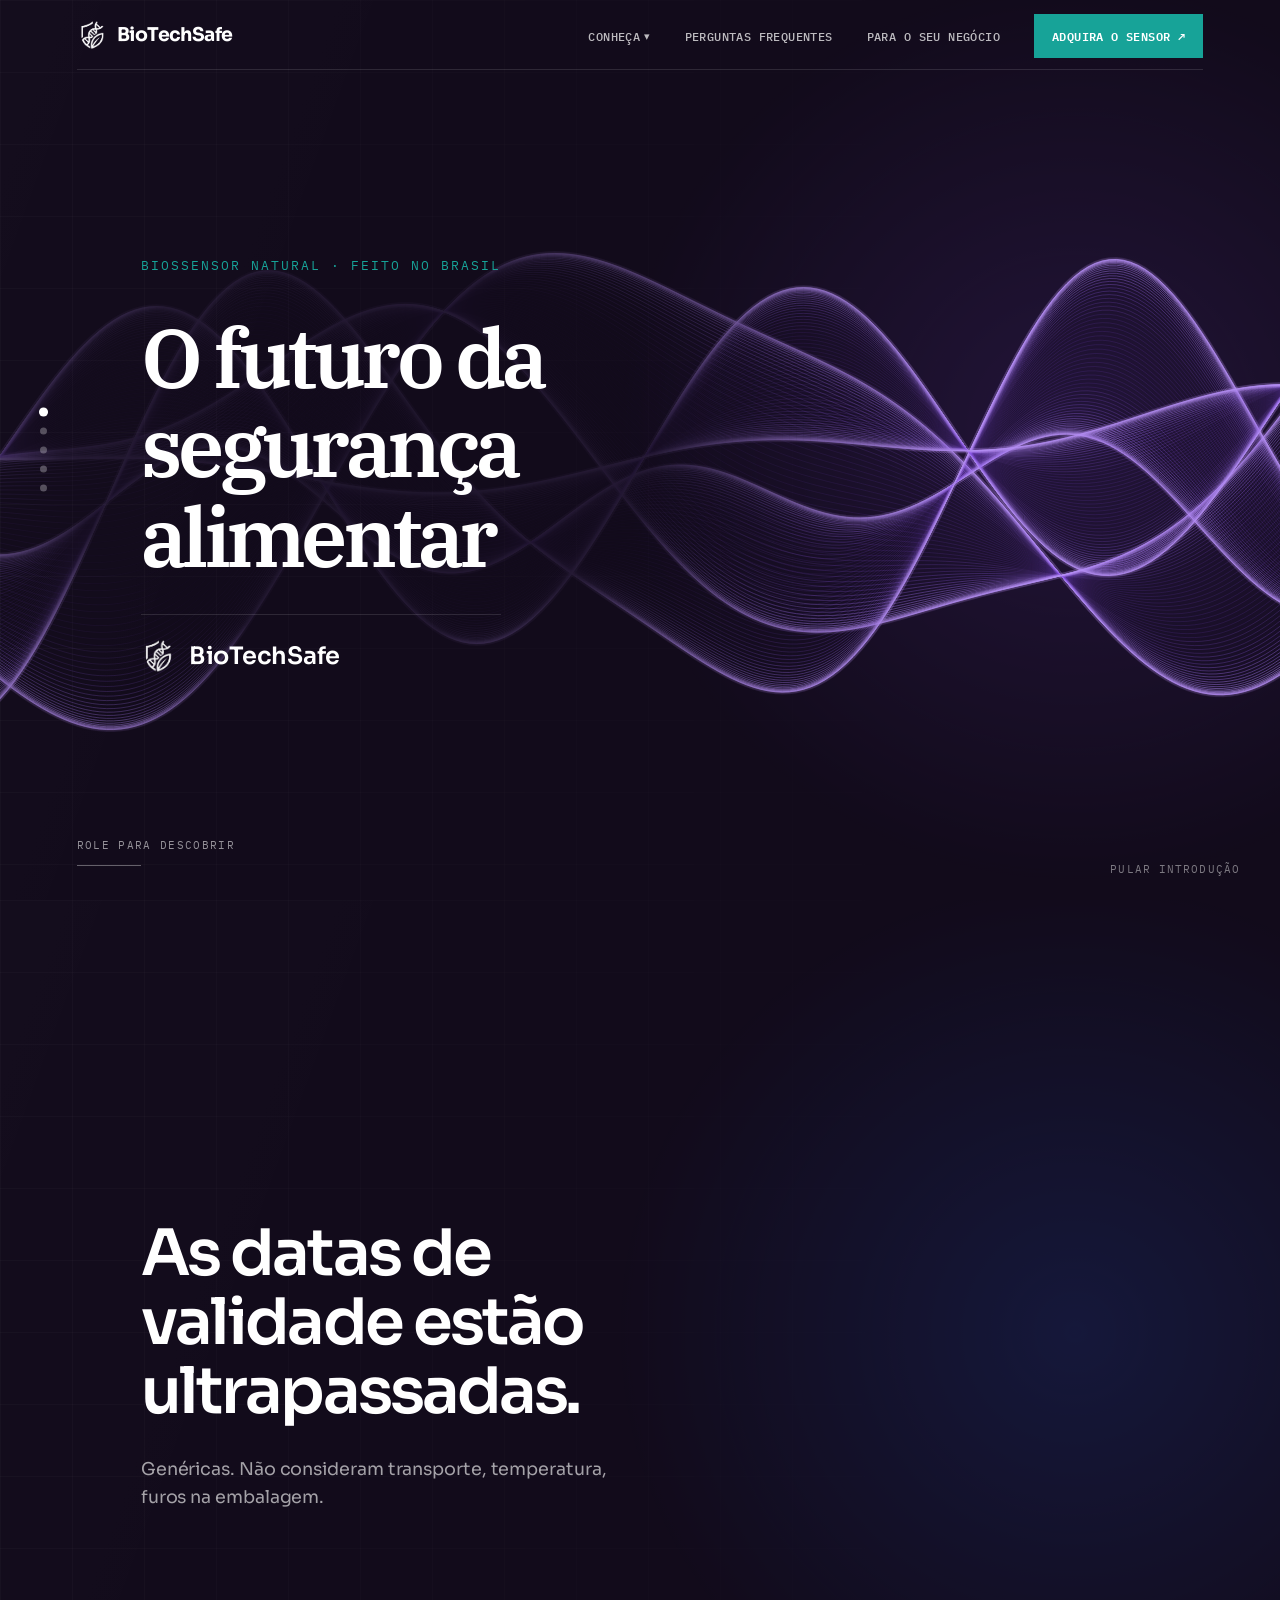
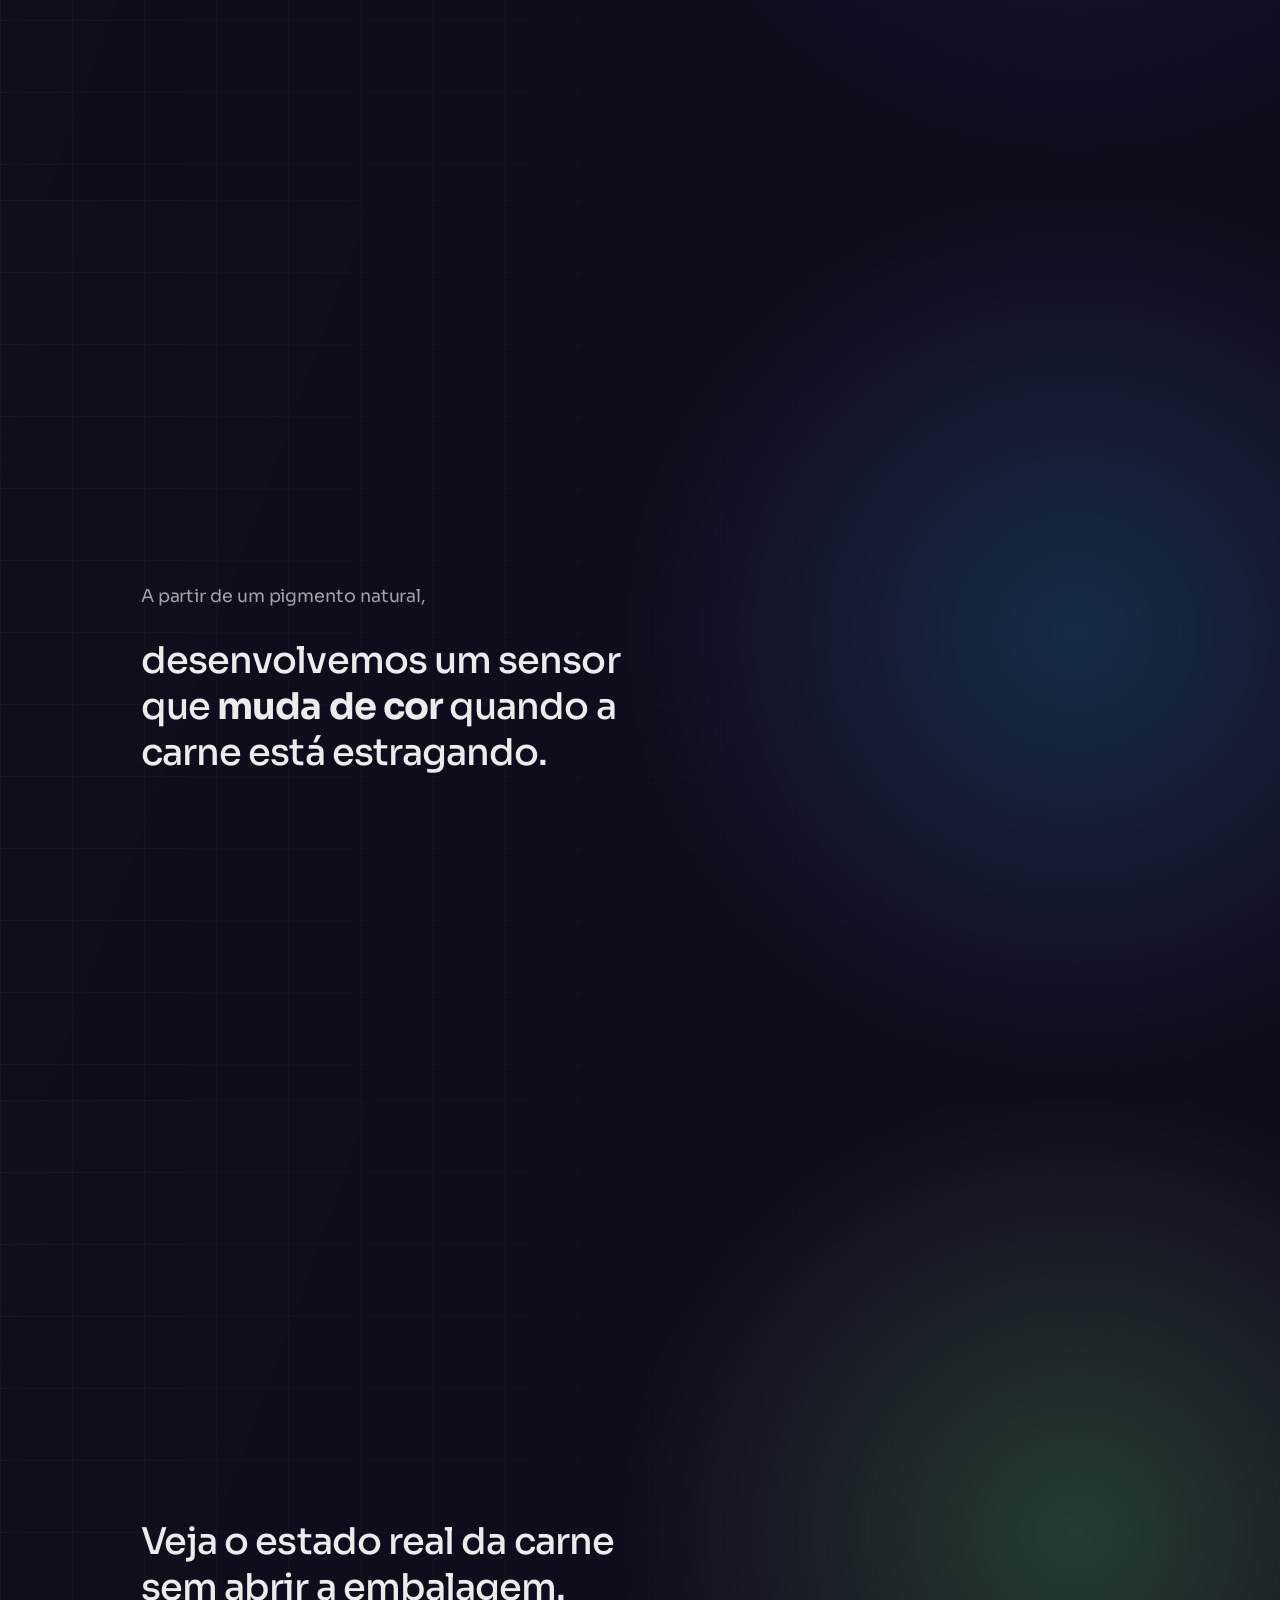
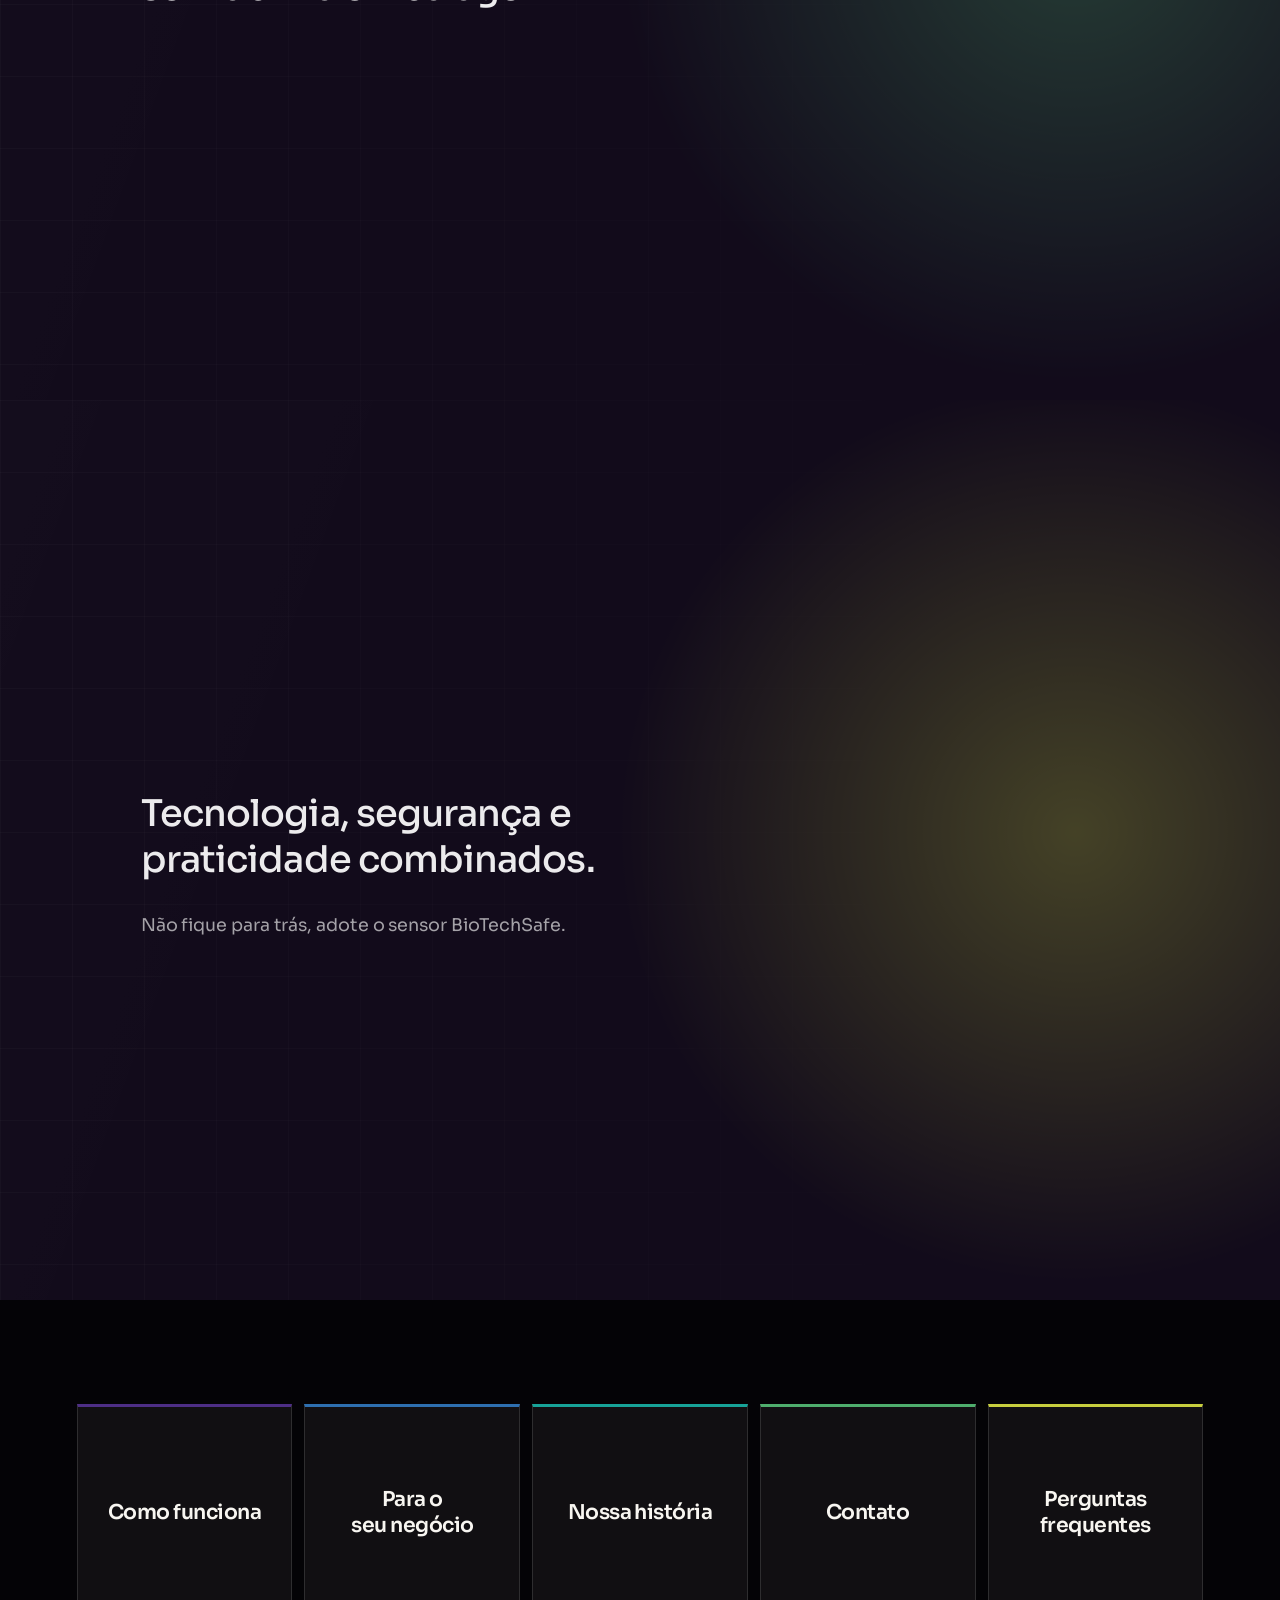
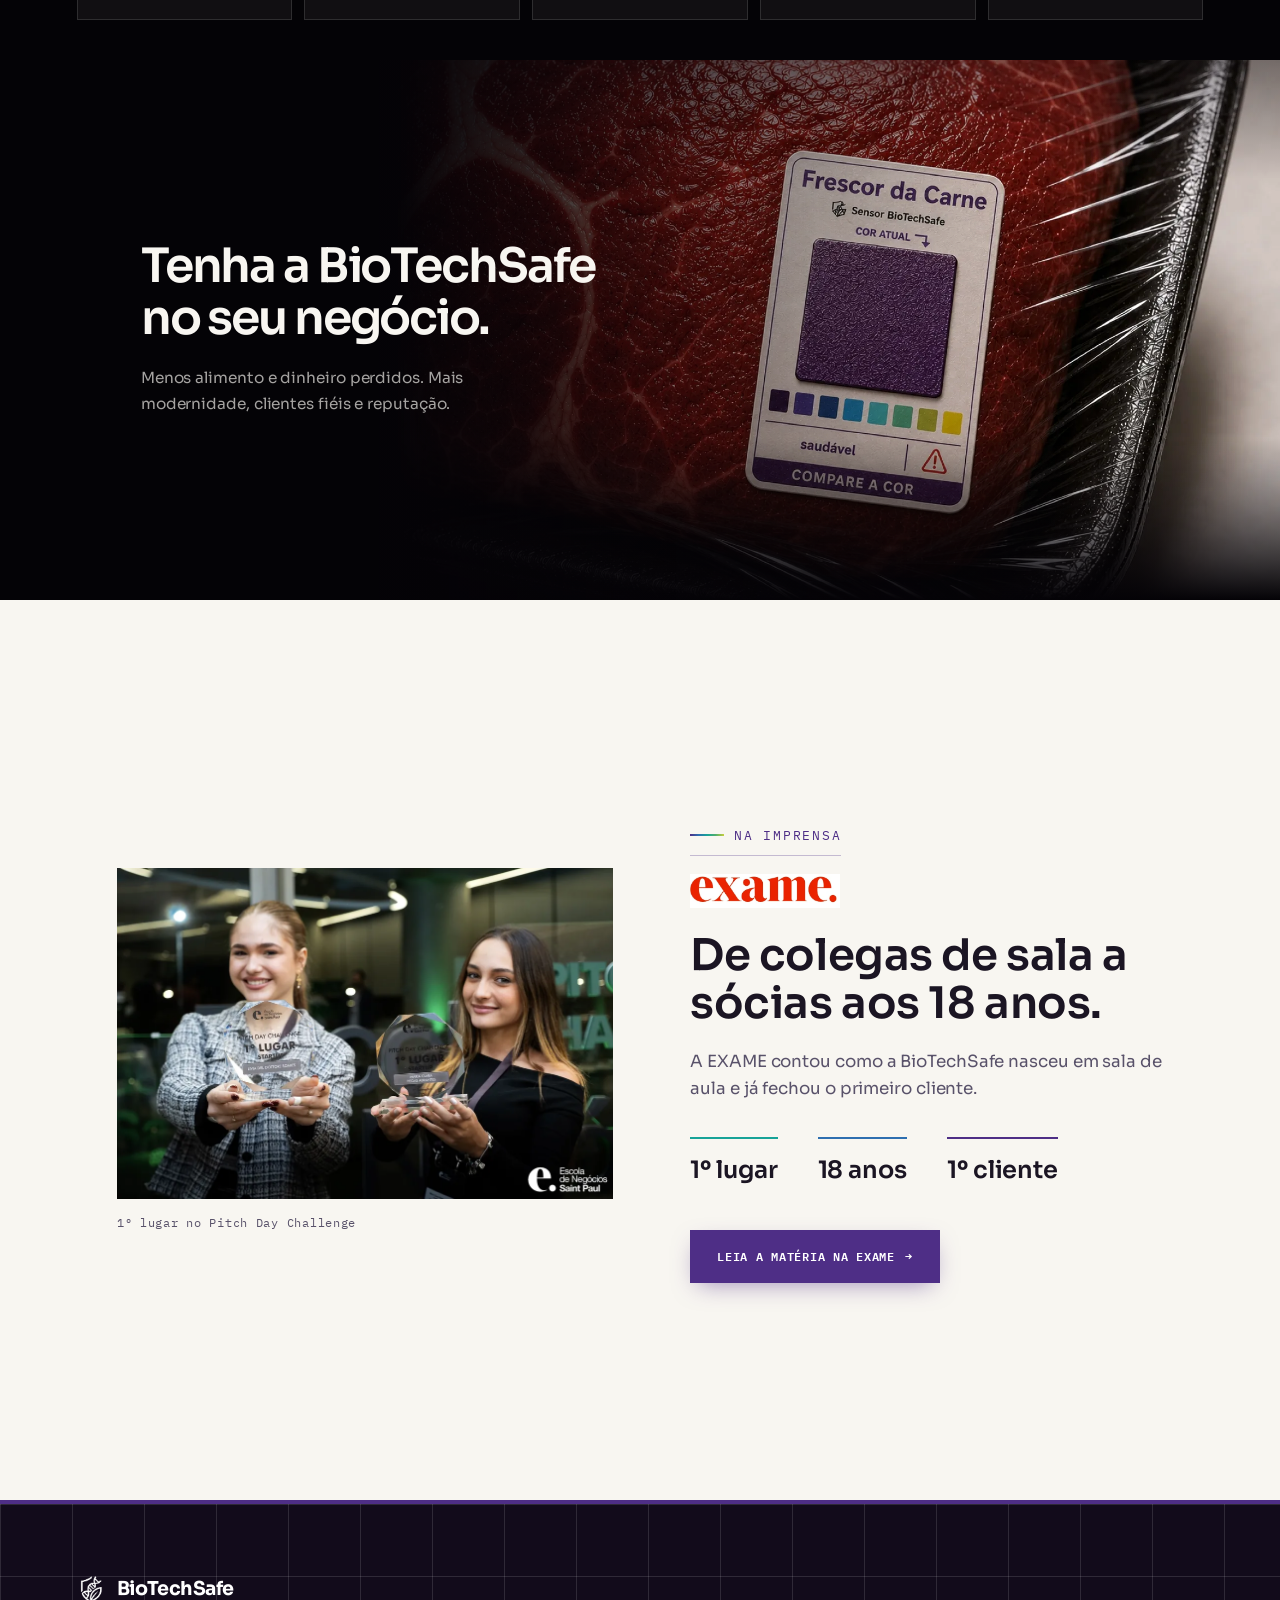
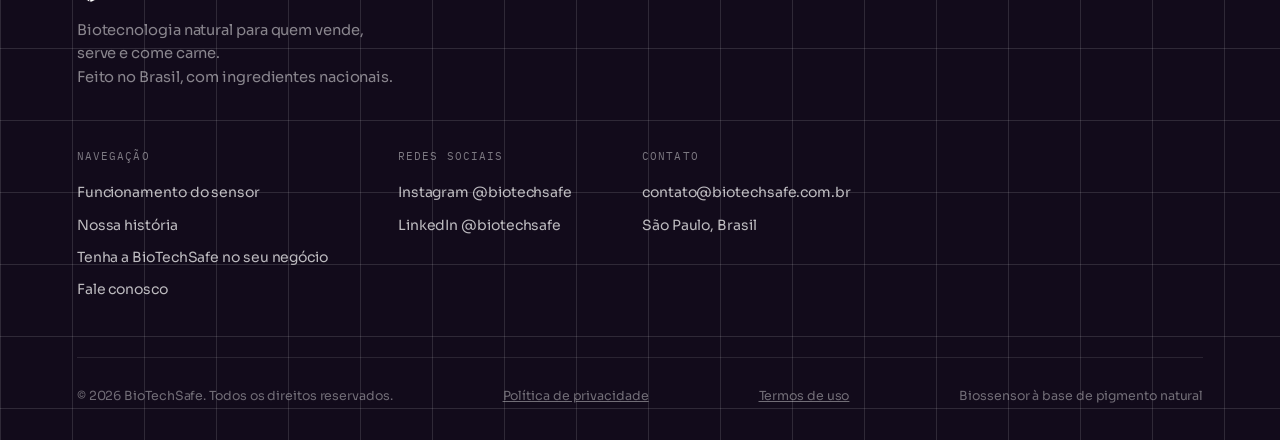
==== commit 895a3e62: "Troca partículas do fundo por ondas magnéticas e adiciona seção Na imprensa As ondas fluem com o scr" ====
--- a/index.html
+++ b/index.html
@@ -94,8 +94,8 @@
 
 <!-- ============ STEPPED SCROLL CHAPTERS ============ -->
 <div class="chapters" id="chapters">
-  <div class="chapter-photons" aria-hidden="true">
-    <canvas class="chapter-photons__canvas" id="chapterPhotons"></canvas>
+  <div class="chapter-waves" aria-hidden="true">
+    <canvas class="chapter-waves__canvas" id="chapterWaves"></canvas>
   </div>
 
   <section class="chapter" id="chapter-1" style="--chapter-color:#4E2E86">
@@ -193,12 +193,29 @@
 </section>
 
 
-<!-- ============ PRESS MENTION ============ -->
-<section class="press-mention" aria-labelledby="pressMentionText">
-  <p id="pressMentionText">Leia nossa matéria na <a href="https://exame.com/carreira/de-colegas-de-sala-a-socias-aos-18-anos-elas-criam-startup-com-cliente-ja-fechado/" target="_blank" rel="noopener">EXAME</a></p>
+</div>
+
+<!-- ============ PRESS FEATURE ============ -->
+<section class="press-feature" aria-labelledby="pressFeatureTitle">
+  <div class="wrap press-feature__inner">
+    <figure class="press-feature__photo reveal">
+      <img src="assets/sobre-hero.webp" width="1000" height="667" loading="lazy" decoding="async" alt="As sócias Livia Del Dottore Soares e Maria Clara Pêgas Abrantes segurando os troféus de 1º lugar do Pitch Day Challenge">
+      <figcaption>1º lugar no Pitch Day Challenge</figcaption>
+    </figure>
+    <div class="reveal reveal-delay-1">
+      <p class="eyebrow">Na imprensa</p>
+      <img class="press-feature__logo" src="assets/exame-logo.webp" width="493" height="110" loading="lazy" decoding="async" alt="EXAME">
+      <h2 id="pressFeatureTitle">De colegas de sala a sócias aos 18 anos.</h2>
+      <p class="press-feature__lead">A EXAME contou como a BioTechSafe nasceu em sala de aula e já fechou o primeiro cliente.</p>
+      <ul class="press-feature__facts">
+        <li><b>1º lugar</b></li>
+        <li><b>18 anos</b></li>
+        <li><b>1º cliente</b></li>
+      </ul>
+      <a class="btn btn--primary press-feature__cta" href="https://exame.com/carreira/de-colegas-de-sala-a-socias-aos-18-anos-elas-criam-startup-com-cliente-ja-fechado/" target="_blank" rel="noopener">Leia a matéria na EXAME <span class="arrow" aria-hidden="true">→</span></a>
+    </div>
+  </div>
 </section>
-
-</div>
 
 <!-- ============ FOOTER ============ -->
 <footer class="footer">
--- a/styles.css
+++ b/styles.css
@@ -390,30 +390,30 @@
   isolation: isolate;
 }
 
-/* Keep the lights behind the sensor and text, inside the five chapters. */
-.chapter-photons {
+/* Keep the waves behind the sensor and text, inside the five chapters. */
+.chapter-waves {
   position: absolute;
   inset: 0;
   z-index: 1;
   pointer-events: none;
 }
-.chapter-photons__canvas {
+.chapter-waves__canvas {
   position: sticky;
   top: 0;
   display: block;
   width: 100%;
   height: 100svh;
-  /* Keep the reading area quiet while light gathers around the sensor. */
+  /* Keep the reading area quiet while the waves gather around the sensor. */
   mask-image: radial-gradient(ellipse 42% 38% at 28% 50%, rgba(0,0,0,0.08) 0%, rgba(0,0,0,0.12) 55%, rgba(0,0,0,0.65) 85%, #000 115%);
 }
 @media (max-width: 600px) {
-  .chapter-photons__canvas {
+  .chapter-waves__canvas {
     opacity: 0.72;
     mask-image: radial-gradient(ellipse 54% 42% at 26% 50%, rgba(0,0,0,0.06) 0%, rgba(0,0,0,0.12) 65%, #000 120%);
   }
 }
 @media (prefers-reduced-motion: reduce) {
-  .chapter-photons { display: none; }
+  .chapter-waves { display: none; }
 }
 
 /* Gives the mandatory snap a landing spot right after the last chapter,
@@ -961,6 +961,54 @@
   .problem-section .problem__verdict { grid-template-columns: 1fr; gap: 10px; }
 }
 
+/* Bolhas de gás subindo de baixo a cima na seção "Do gás à cor".
+   --x posição, --s tamanho, --t tempo da subida, --d atraso negativo (já começam espalhadas). */
+@media (prefers-reduced-motion: no-preference) {
+  .bubbles {
+    position: absolute;
+    inset: 0;
+    container-type: size; /* habilita cqh: a altura da seção vira a distância da subida */
+    pointer-events: none;
+  }
+  .bubbles span {
+    --rise: calc(100cqh + var(--s));
+    position: absolute;
+    bottom: calc(var(--s) * -1);
+    left: var(--x);
+    width: var(--s);
+    aspect-ratio: 1;
+    border: 1px solid rgba(255,255,255,0.3);
+    border-radius: 50%;
+    background: radial-gradient(circle at 30% 28%, rgba(255,255,255,0.34), rgba(255,255,255,0.06) 45%, transparent 70%);
+    animation:
+      bubble-rise var(--t) linear var(--d) infinite,
+      bubble-sway calc(var(--t) / 3) ease-in-out var(--d) infinite alternate;
+  }
+  .bubbles span:nth-child(1)  { --x: 3%;  --s: 14px; --t: 12s;   --d: -0.6s; }
+  .bubbles span:nth-child(2)  { --x: 8%;  --s: 36px; --t: 18s;   --d: -9.9s; }
+  .bubbles span:nth-child(3)  { --x: 14%; --s: 10px; --t: 9s;    --d: -2.7s; }
+  .bubbles span:nth-child(4)  { --x: 19%; --s: 22px; --t: 14s;   --d: -11.2s; }
+  .bubbles span:nth-child(5)  { --x: 25%; --s: 8px;  --t: 8s;    --d: -1.4s; }
+  .bubbles span:nth-child(6)  { --x: 30%; --s: 44px; --t: 20s;   --d: -13.6s; }
+  .bubbles span:nth-child(7)  { --x: 36%; --s: 16px; --t: 11s;   --d: -4.6s; }
+  .bubbles span:nth-child(8)  { --x: 42%; --s: 12px; --t: 10s;   --d: -9.2s; }
+  .bubbles span:nth-child(9)  { --x: 47%; --s: 26px; --t: 16s;   --d: -1.9s; }
+  .bubbles span:nth-child(10) { --x: 53%; --s: 10px; --t: 9s;    --d: -5.6s; }
+  .bubbles span:nth-child(11) { --x: 58%; --s: 18px; --t: 13s;   --d: -4.7s; }
+  .bubbles span:nth-child(12) { --x: 64%; --s: 30px; --t: 17s;   --d: -14.6s; }
+  .bubbles span:nth-child(13) { --x: 70%; --s: 12px; --t: 8.5s;  --d: -2s; }
+  .bubbles span:nth-child(14) { --x: 75%; --s: 20px; --t: 15s;   --d: -11.1s; }
+  .bubbles span:nth-child(15) { --x: 81%; --s: 9px;  --t: 10s;   --d: -4.8s; }
+  .bubbles span:nth-child(16) { --x: 86%; --s: 34px; --t: 19s;   --d: -18.6s; }
+  .bubbles span:nth-child(17) { --x: 90%; --s: 14px; --t: 12s;   --d: -1s; }
+  .bubbles span:nth-child(18) { --x: 94%; --s: 24px; --t: 14s;   --d: -8.1s; }
+}
+@keyframes bubble-rise { to { transform: translateY(calc(var(--rise) * -1)); } }
+@keyframes bubble-sway {
+  from { translate: calc(var(--s) * -0.5) 0; }
+  to   { translate: calc(var(--s) * 0.5) 0; }
+}
+
 /* ---------- Solution / how it works ---------- */
 .solution__grid {
   margin-top: 60px;
@@ -1490,6 +1538,85 @@
   font-weight: 500;
 }
 .press-mention a:hover { color: var(--c-teal); }
+
+/* ---------- Press feature (home): tela própria sobre a matéria da EXAME ---------- */
+.press-feature {
+  isolation: isolate;
+  position: relative;
+  overflow: hidden;
+  display: flex;
+  align-items: center;
+  min-height: 100svh;
+  padding: 96px 0;
+  background: var(--paper);
+}
+.press-feature__inner {
+  position: relative;
+  display: grid;
+  grid-template-columns: 1.05fr 1fr;
+  gap: clamp(40px, 6vw, 96px);
+  align-items: center;
+  width: 100%;
+}
+.press-feature__photo { position: relative; margin: 0; }
+.press-feature__photo img {
+  display: block;
+  width: 100%;
+  height: auto;
+  border-radius: 0;
+}
+.press-feature__photo figcaption {
+  margin-top: 14px;
+  font-family: var(--font-mono);
+  font-size: 12px;
+  letter-spacing: 0.06em;
+  color: var(--ink-soft);
+}
+.press-feature .press-feature__cta {
+  margin-top: 40px;
+  background: var(--c-purple);
+  box-shadow: 0 8px 24px -8px rgba(78, 46, 134, 0.55);
+}
+.press-feature__logo { display: block; width: 150px; height: auto; margin: 0 0 24px; }
+.press-feature h2 {
+  font-size: clamp(1.9rem, 3.4vw, 3rem);
+  line-height: 1.1;
+  max-width: 18ch;
+}
+.press-feature__lead {
+  margin-top: 22px;
+  max-width: 44ch;
+  font-size: 1.05rem;
+  line-height: 1.6;
+  color: var(--ink-soft);
+}
+.press-feature__facts {
+  list-style: none;
+  margin: 34px 0 0;
+  padding: 0;
+  display: grid;
+  grid-template-columns: repeat(3, auto);
+  justify-content: start;
+  gap: 0 40px;
+}
+.press-feature__facts li { border-top: 2px solid var(--c-teal); padding-top: 12px; }
+.press-feature__facts li:nth-child(2) { border-color: var(--c-blue); }
+.press-feature__facts li:nth-child(3) { border-color: var(--c-purple); }
+.press-feature__facts b { display: block; font-size: 1.5rem; font-weight: 600; color: var(--ink); }
+.press-feature__facts span {
+  font-family: var(--font-mono);
+  font-size: 11.5px;
+  letter-spacing: 0.08em;
+  text-transform: uppercase;
+  color: var(--ink-soft);
+}
+@media (max-width: 900px) {
+  .press-feature { padding: 72px 0; }
+  .press-feature__inner { grid-template-columns: 1fr; }
+}
+@media (max-width: 480px) {
+  .press-feature__facts { grid-template-columns: 1fr 1fr; gap: 20px 24px; }
+}
 
 /* ---------- Footer ---------- */
 .footer {
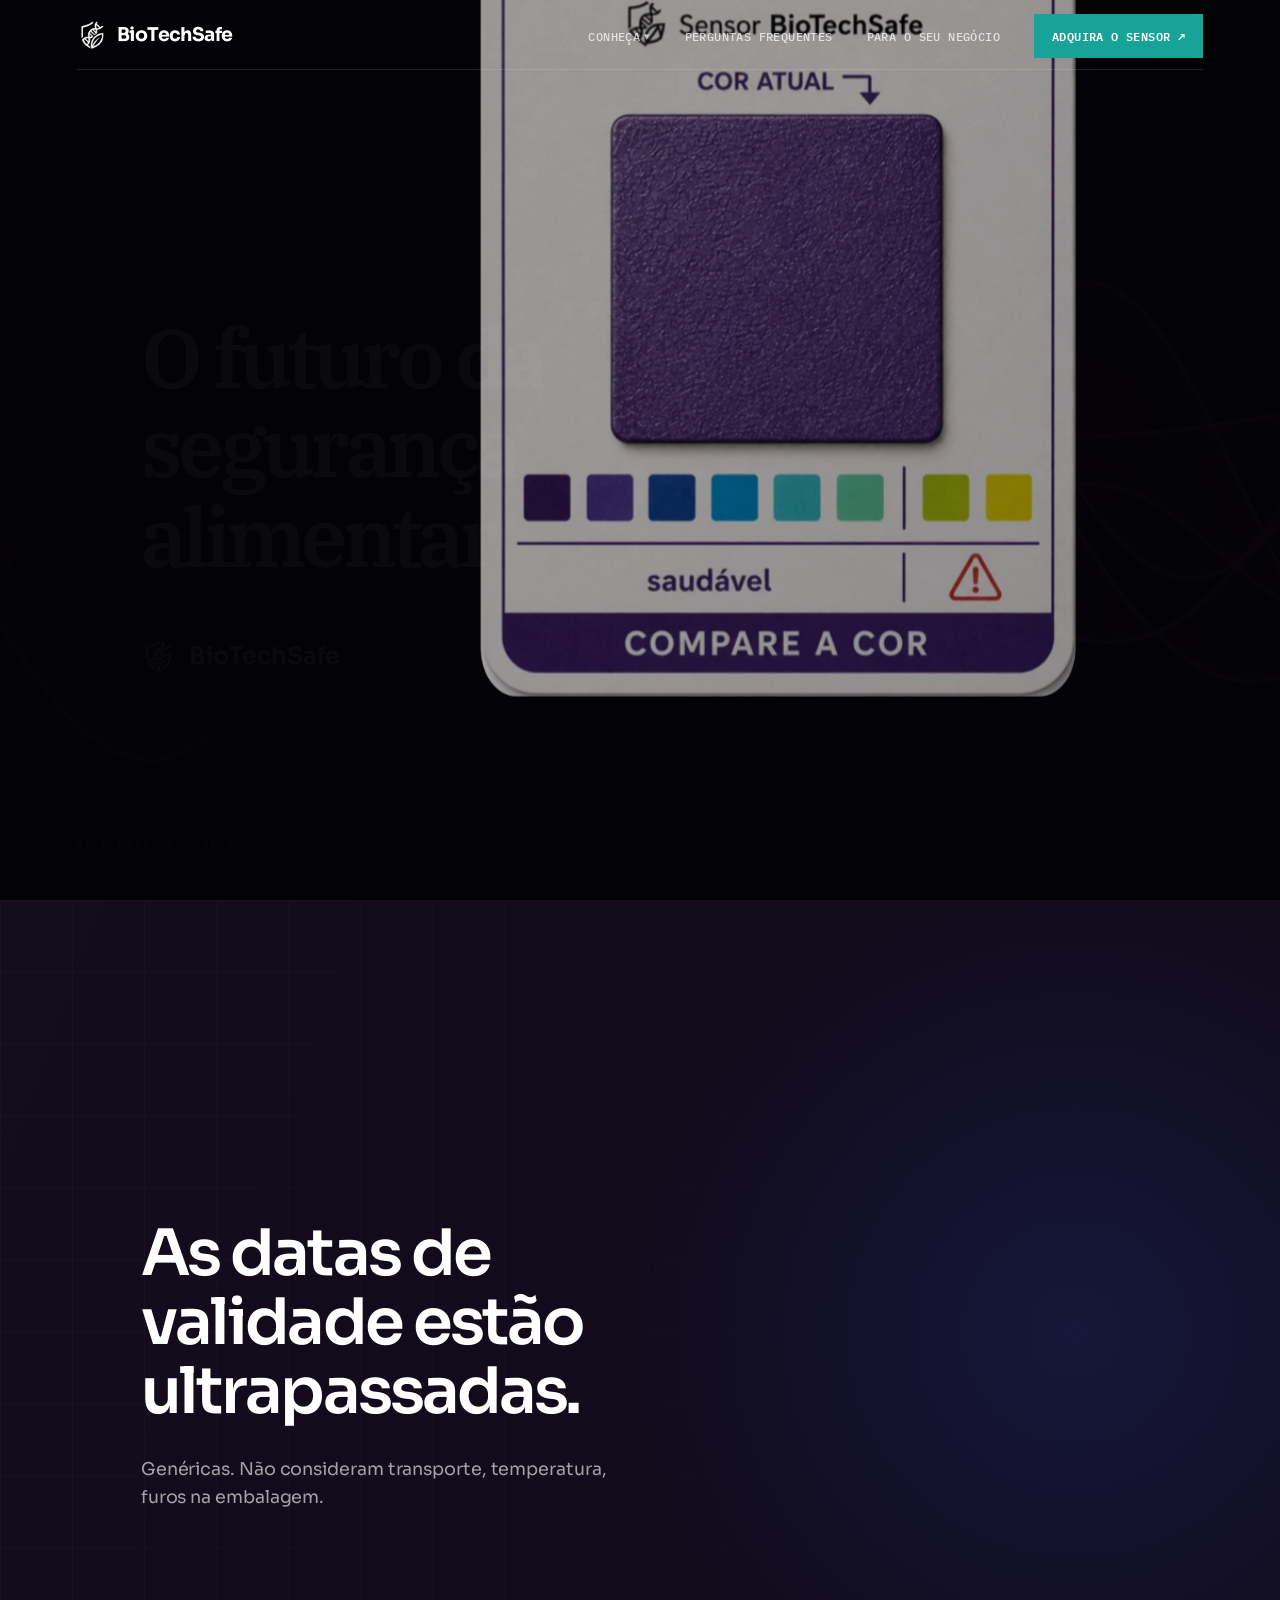
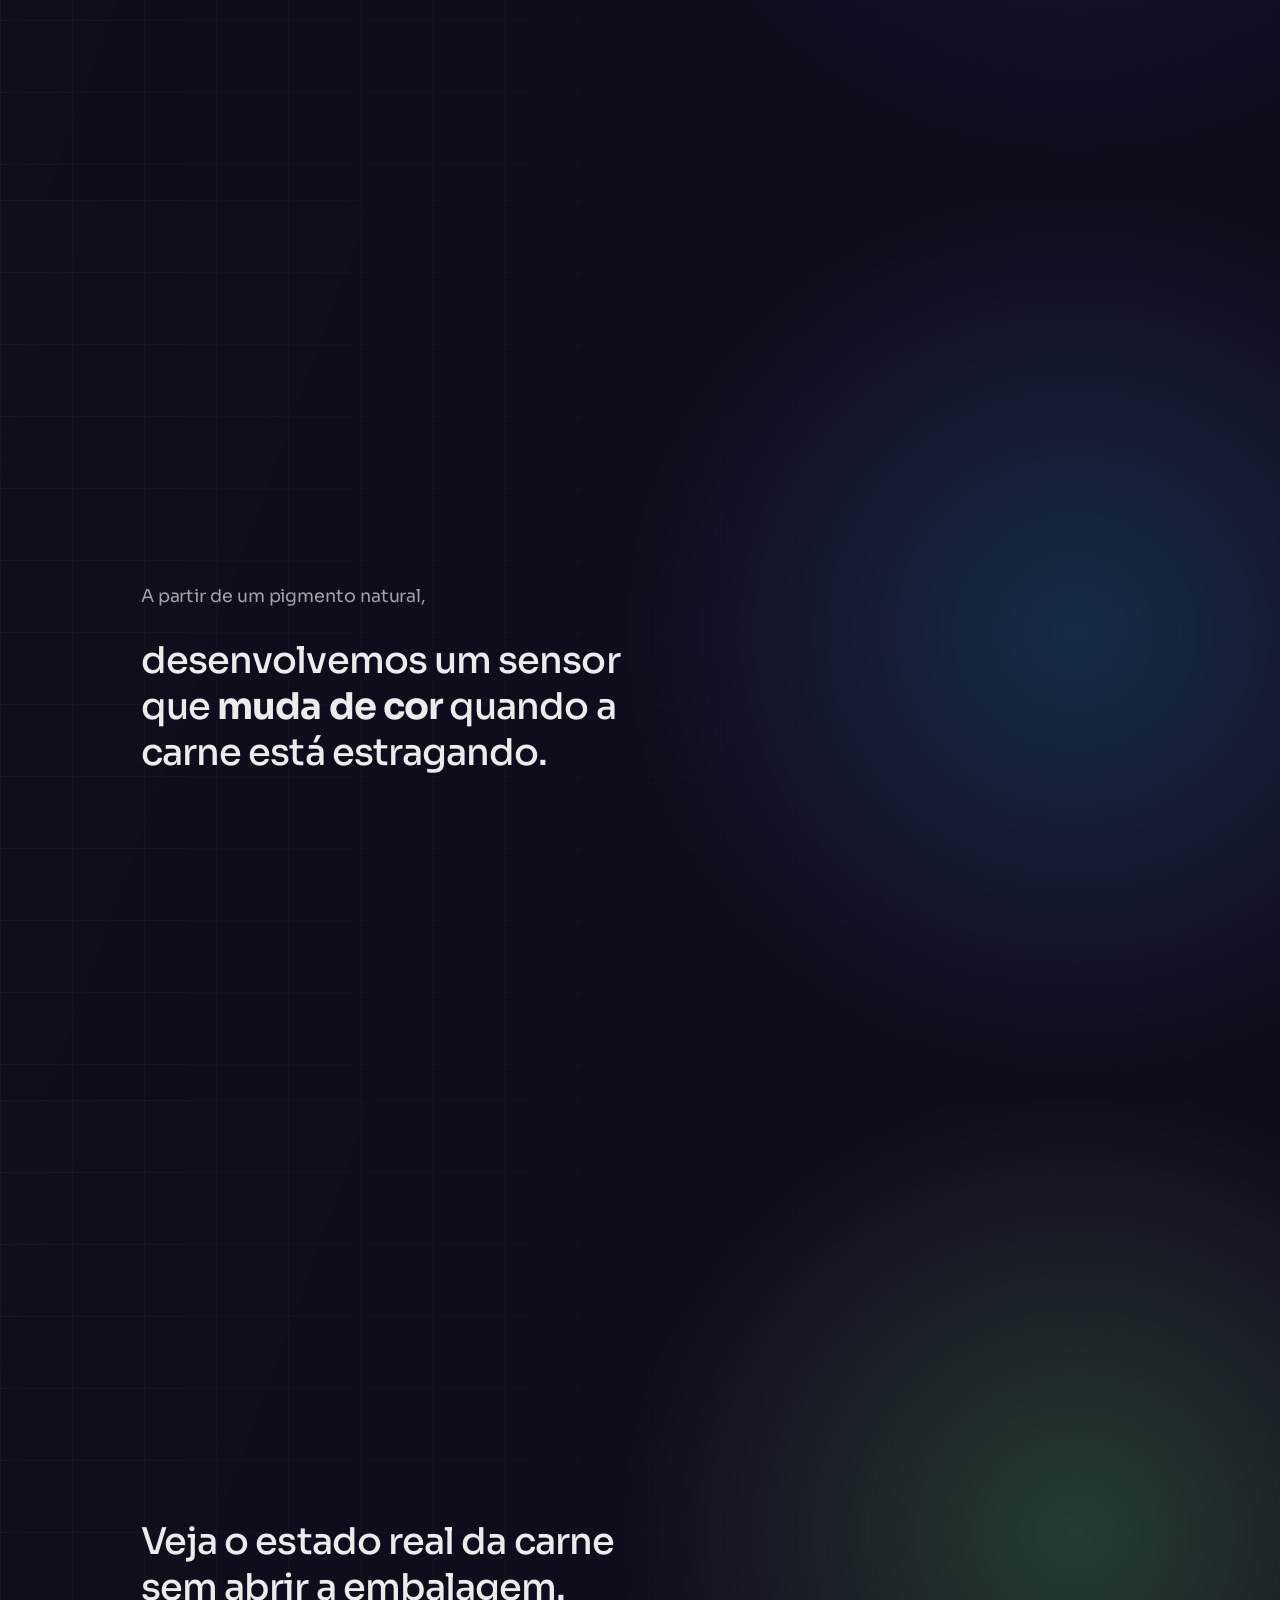
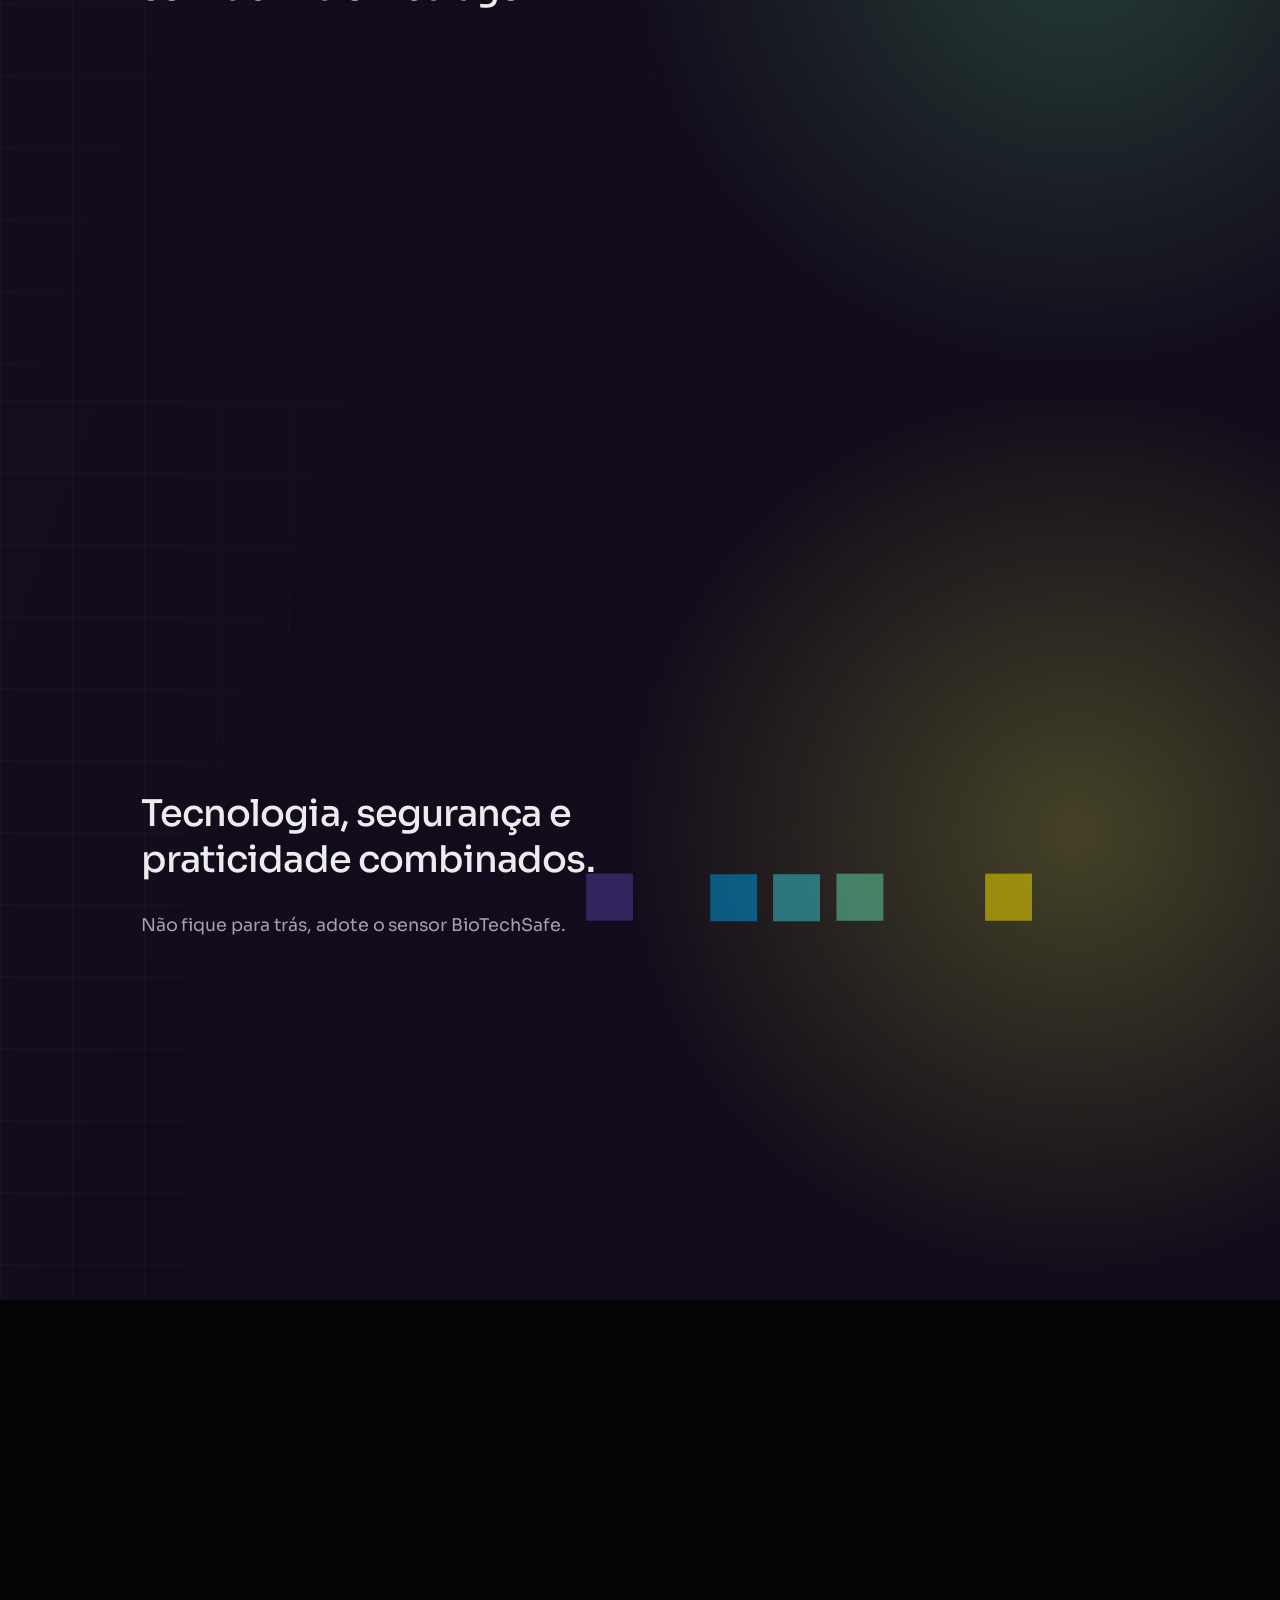
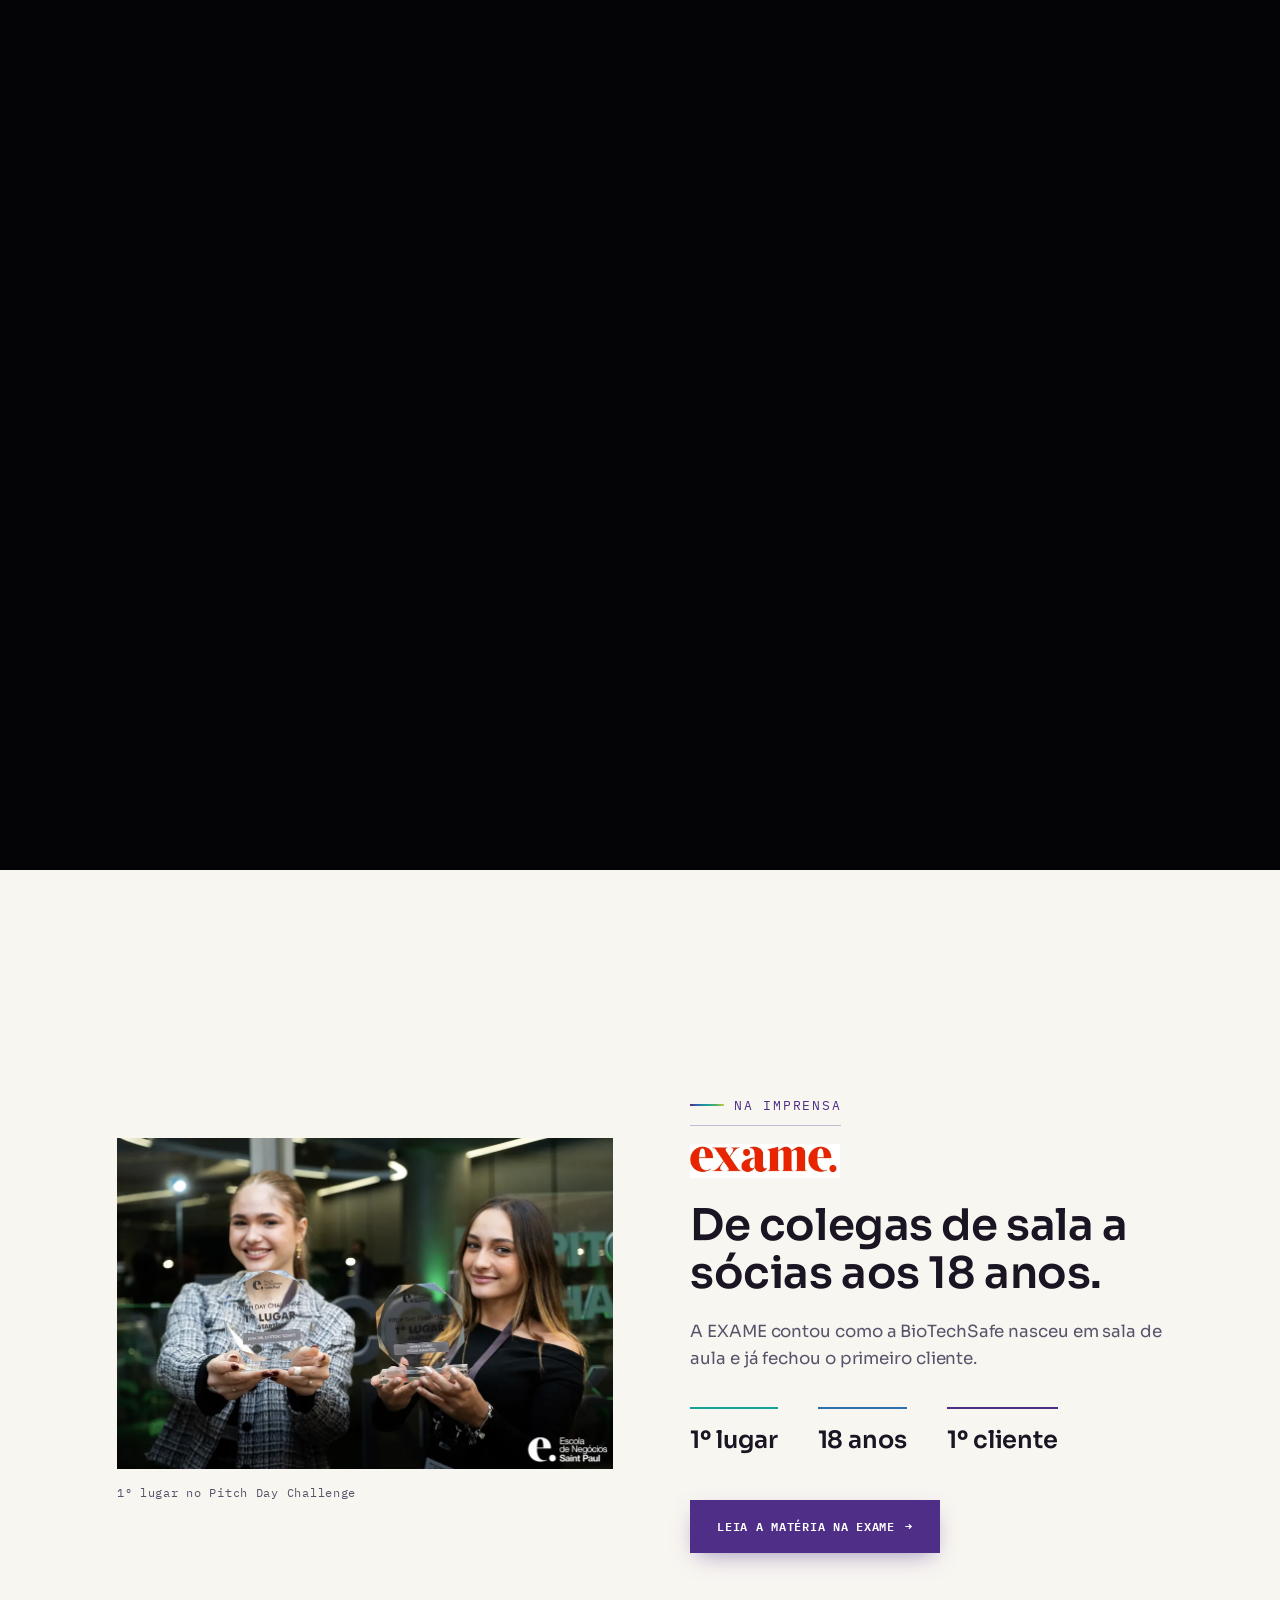
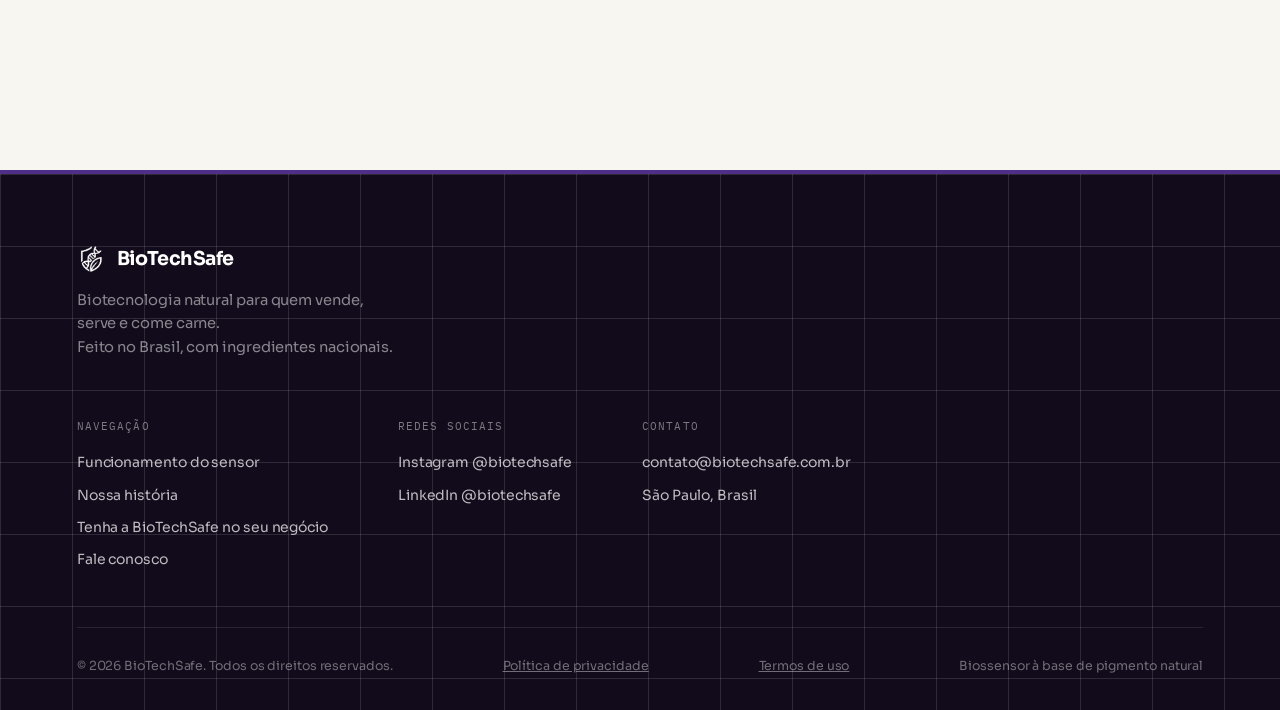
==== commit a9320480: "Adiciona transição com zoom no sensor entre o capítulo 5 e os cards Depois da quinta tela, a câmera " ====
--- a/index.html
+++ b/index.html
@@ -143,9 +143,11 @@
 </div>
 
 <div class="sensor-float-pos" id="sensorFloatPos">
-  <div class="sensor-float">
-    <img class="sensor-float__card" src="assets/sensor-card.webp" width="675" height="900" alt="Cartão do sensor BioTechSafe com escala visual de frescor da carne">
-    <div class="sensor-float__color" id="sensorFloatColor" aria-hidden="true"></div>
+  <div class="sensor-zoom" id="sensorZoom">
+    <div class="sensor-float">
+      <img class="sensor-float__card" src="assets/sensor-card.webp" width="675" height="900" alt="Cartão do sensor BioTechSafe com escala visual de frescor da carne">
+      <div class="sensor-float__color" id="sensorFloatColor" aria-hidden="true"></div>
+    </div>
   </div>
 </div>
 
@@ -160,9 +162,15 @@
 <button type="button" class="skip-intro" id="skipIntro">Pular introdução</button>
 
 <!-- ============ HOME: SENSOR PALETTE AND BUSINESS ============ -->
-<div class="home-lower">
-
-<nav class="home-pathways snap-after-chapters" id="clientes" aria-label="Explore a BioTechSafe">
+<div class="home-lower" id="homeLower">
+
+<div class="home-lower__curtain" id="zoomCurtain" aria-hidden="true"></div>
+
+<!-- The stage pins over the last chapter while the runway below it supplies
+     the scroll distance for the zoom into the sensor (see createSensorZoom). -->
+<div class="home-lower__stage" id="zoomStage">
+
+<nav class="home-pathways" aria-label="Explore a BioTechSafe">
   <div class="home-pathways__grid">
     <a class="home-pathway" href="como-funciona.html" aria-labelledby="pathwayScienceTitle">
       <h2 id="pathwayScienceTitle">Como funciona</h2>
@@ -192,6 +200,11 @@
   </div>
 </section>
 
+</div>
+
+<div class="home-lower__runway" id="zoomRunway" aria-hidden="true">
+  <span class="home-lower__anchor snap-after-chapters" id="clientes"></span>
+</div>
 
 </div>
 
--- a/styles.css
+++ b/styles.css
@@ -543,6 +543,10 @@
 .sensor-float-pos.is-visible.is-leaving {
   opacity: 0;
 }
+
+/* Carries the scroll-driven zoom into the swatches (createSensorZoom). Scales
+   from its top-left corner so the math does not depend on how the card is centered. */
+.sensor-zoom { transform-origin: 0 0; }
 
 .sensor-float {
   position: relative;
@@ -3522,12 +3526,16 @@
   --home-text: var(--paper);
   --home-muted: color-mix(in srgb, var(--paper) 66%, var(--home-background));
   --home-edge: calc(var(--edge) + clamp(26px, 5vw, 72px));
+  color: var(--home-text);
+}
+.home-lower__stage {
   display: flex;
   flex-direction: column;
   min-height: 100svh;
   background: var(--home-background);
-  color: var(--home-text);
-}
+}
+.home-lower__runway,
+.home-lower__curtain { display: none; }
 
 .home-business {
   isolation: isolate;
@@ -3664,6 +3672,75 @@
 .home-pathway:active {
   transform: translateY(0);
   background: color-mix(in srgb, var(--pathway-accent) 24%, var(--home-background));
+}
+
+/* Zoom into the sensor (script.js adds .zoom-ready, never under reduced motion).
+   The stage pins over the last chapter, above the sensor, and the runway under
+   it supplies the scroll distance. Progress is written by createSensorZoom:
+   the cards start as the sensor's swatches and the color drains up into
+   their top edge. */
+html.zoom-ready .home-lower {
+  --zoom-runway: 130svh;
+  margin-top: -100svh;
+  /* Not positioned, so it paints beneath the chapters it overlaps. */
+  background: var(--home-background);
+}
+/* Black curtain between the chapter and the sensor: what is left of the
+   chapter sinks into it while the label dissolves over it. */
+html.zoom-ready .home-lower__curtain {
+  display: block;
+  position: fixed;
+  inset: 0;
+  z-index: 49;
+  background: var(--home-background);
+  opacity: 0;
+  pointer-events: none;
+}
+html.zoom-ready.is-diving .chapter-dots,
+html.zoom-ready.is-diving .skip-intro { opacity: 0; pointer-events: none; }
+html.zoom-ready .home-lower__stage {
+  position: sticky;
+  top: 0;
+  z-index: 61;
+  background: none;
+  pointer-events: none;
+}
+html.zoom-ready .home-lower__stage .home-pathways,
+html.zoom-ready .home-lower__stage .home-business { background: none; }
+html.zoom-ready .home-lower__runway {
+  display: block;
+  position: relative;
+  height: var(--zoom-runway);
+}
+/* One-pixel snap target where the zoom completes (JS refines top for tall stages). */
+html.zoom-ready .home-lower__anchor {
+  position: absolute;
+  left: 0;
+  top: calc(var(--zoom-runway) - 100svh);
+  width: 100%;
+  height: 1px;
+}
+html.zoom-ready .home-lower.is-formed .home-pathway { pointer-events: auto; }
+html.zoom-ready .home-lower:not(.is-formed) .home-pathway {
+  position: relative;
+  animation: none;
+  transition: none;
+  background: color-mix(in srgb, color-mix(in srgb, var(--paper) 5%, var(--home-background)) calc((1 - var(--fill, 1)) * 100%), transparent);
+}
+html.zoom-ready .home-lower:not(.is-formed) .home-pathway::before {
+  content: '';
+  position: absolute;
+  inset: -3px -1px -1px;
+  /* Starts as the sensor swatch's color, then settles into the card's own. */
+  background: color-mix(in srgb, var(--pathway-accent) calc(var(--tint, 1) * 100%), var(--swatch, var(--pathway-accent)));
+  transform: scaleY(var(--fill, 1));
+  transform-origin: 50% 0;
+}
+html.zoom-ready .home-lower:not(.is-formed) .home-pathway h2 { opacity: var(--label, 0); }
+html.zoom-ready .home-business__media { overflow: hidden; }
+html.zoom-ready .home-business__media img {
+  transform: scale(var(--business-zoom, 1));
+  transform-origin: 62% 50%;
 }
 
 @media (min-width: 701px) and (max-width: 1000px) {
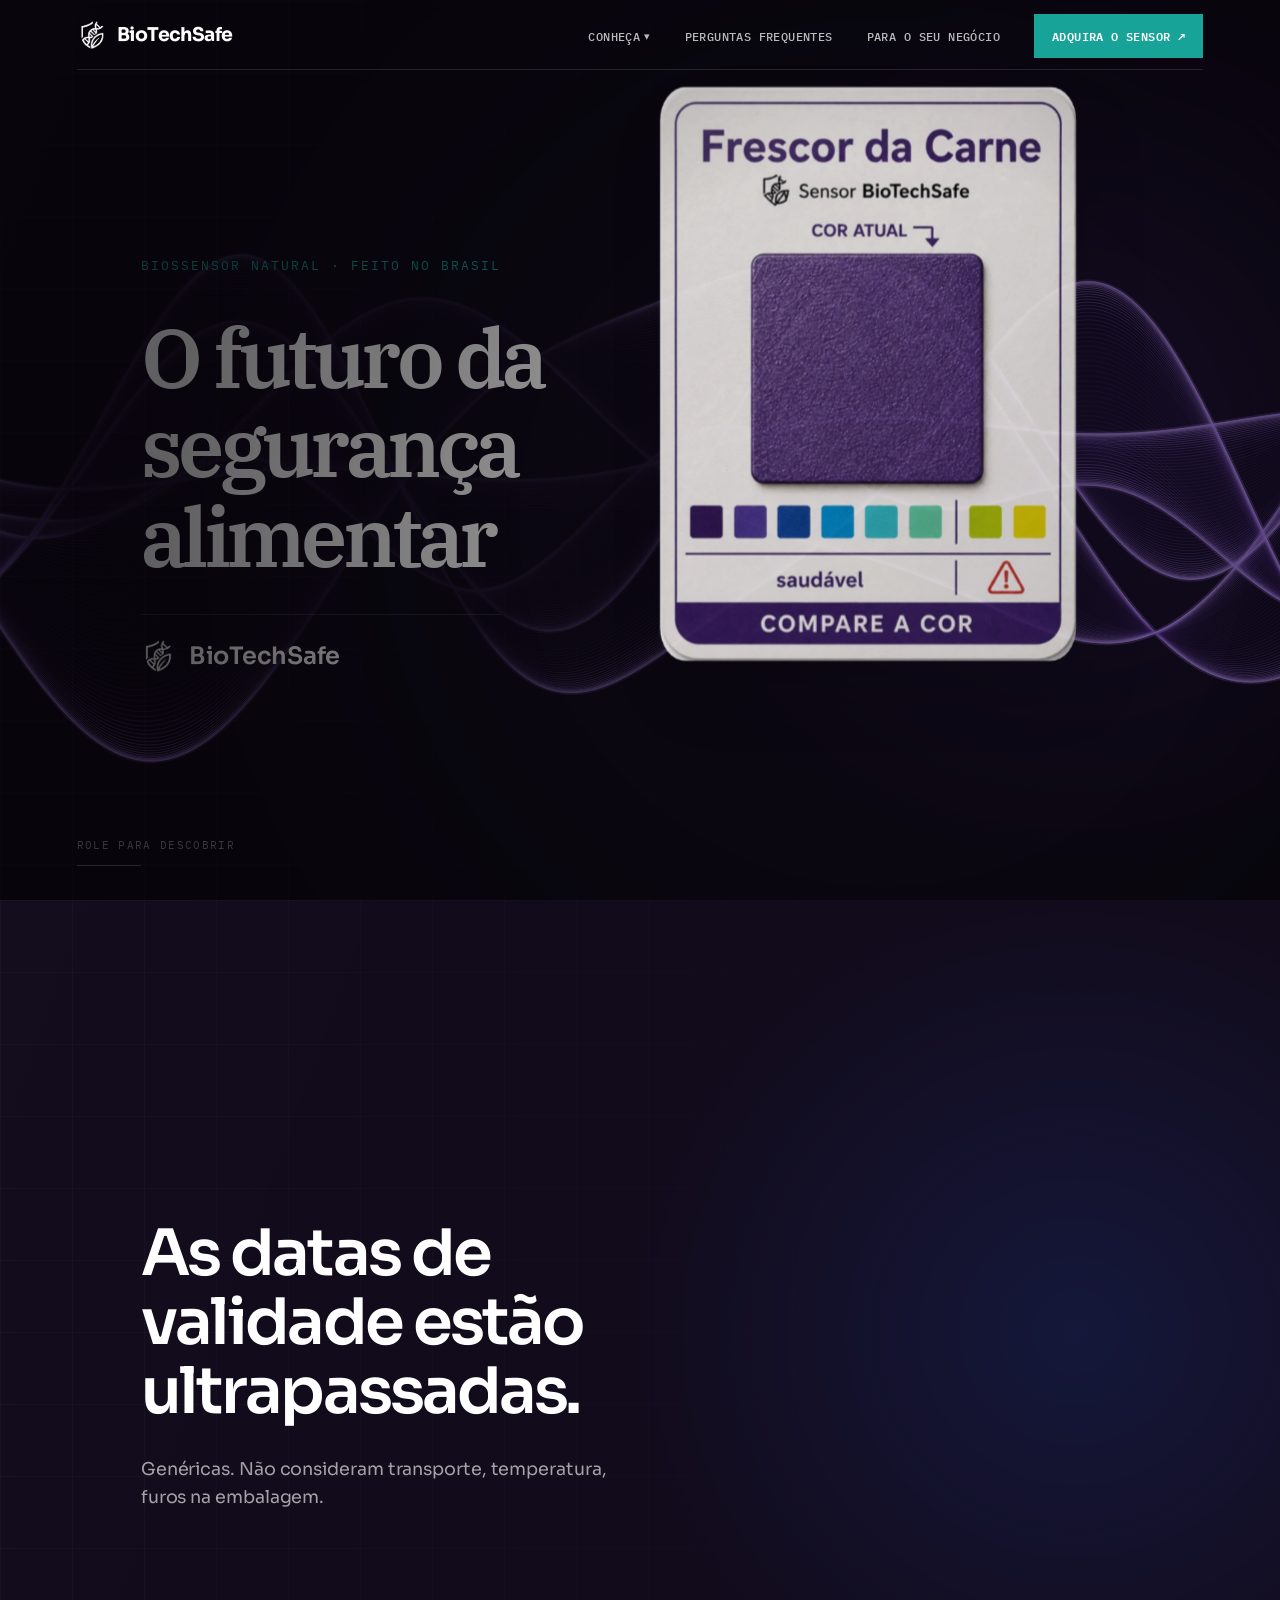
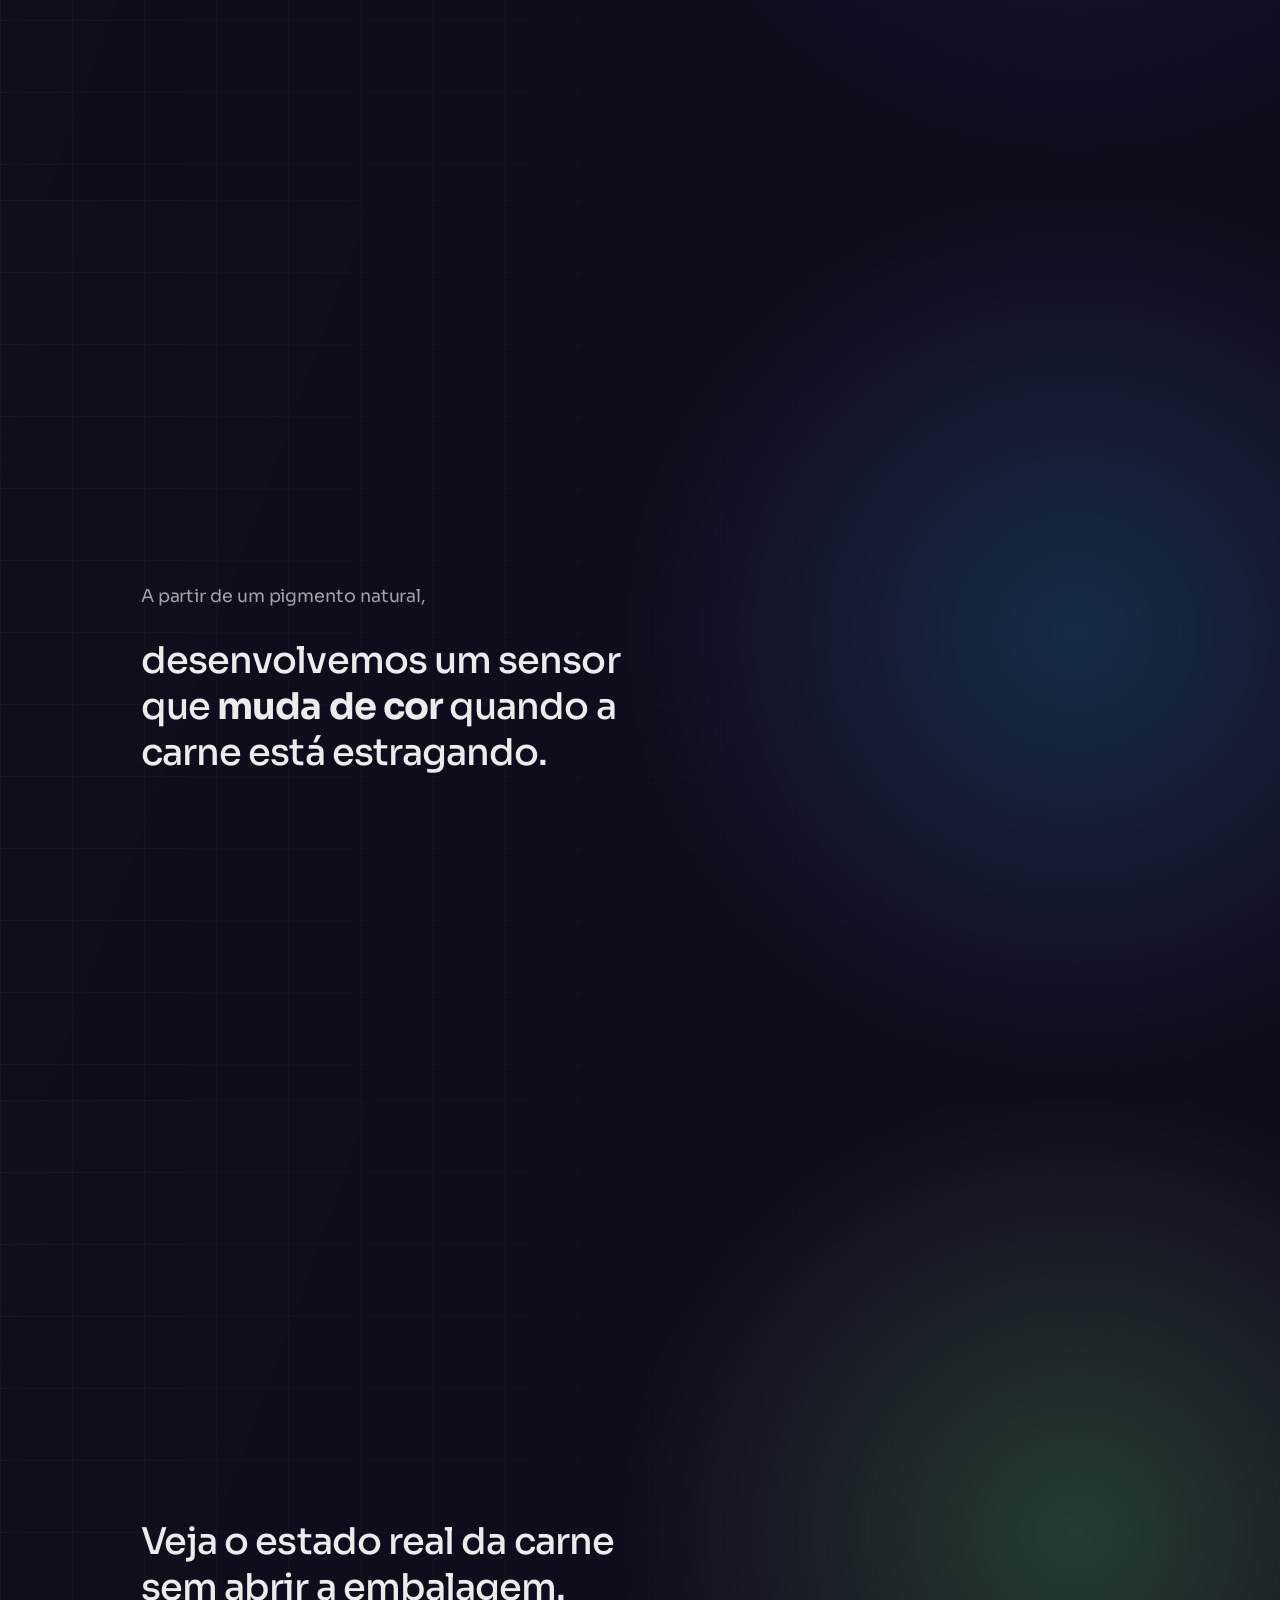
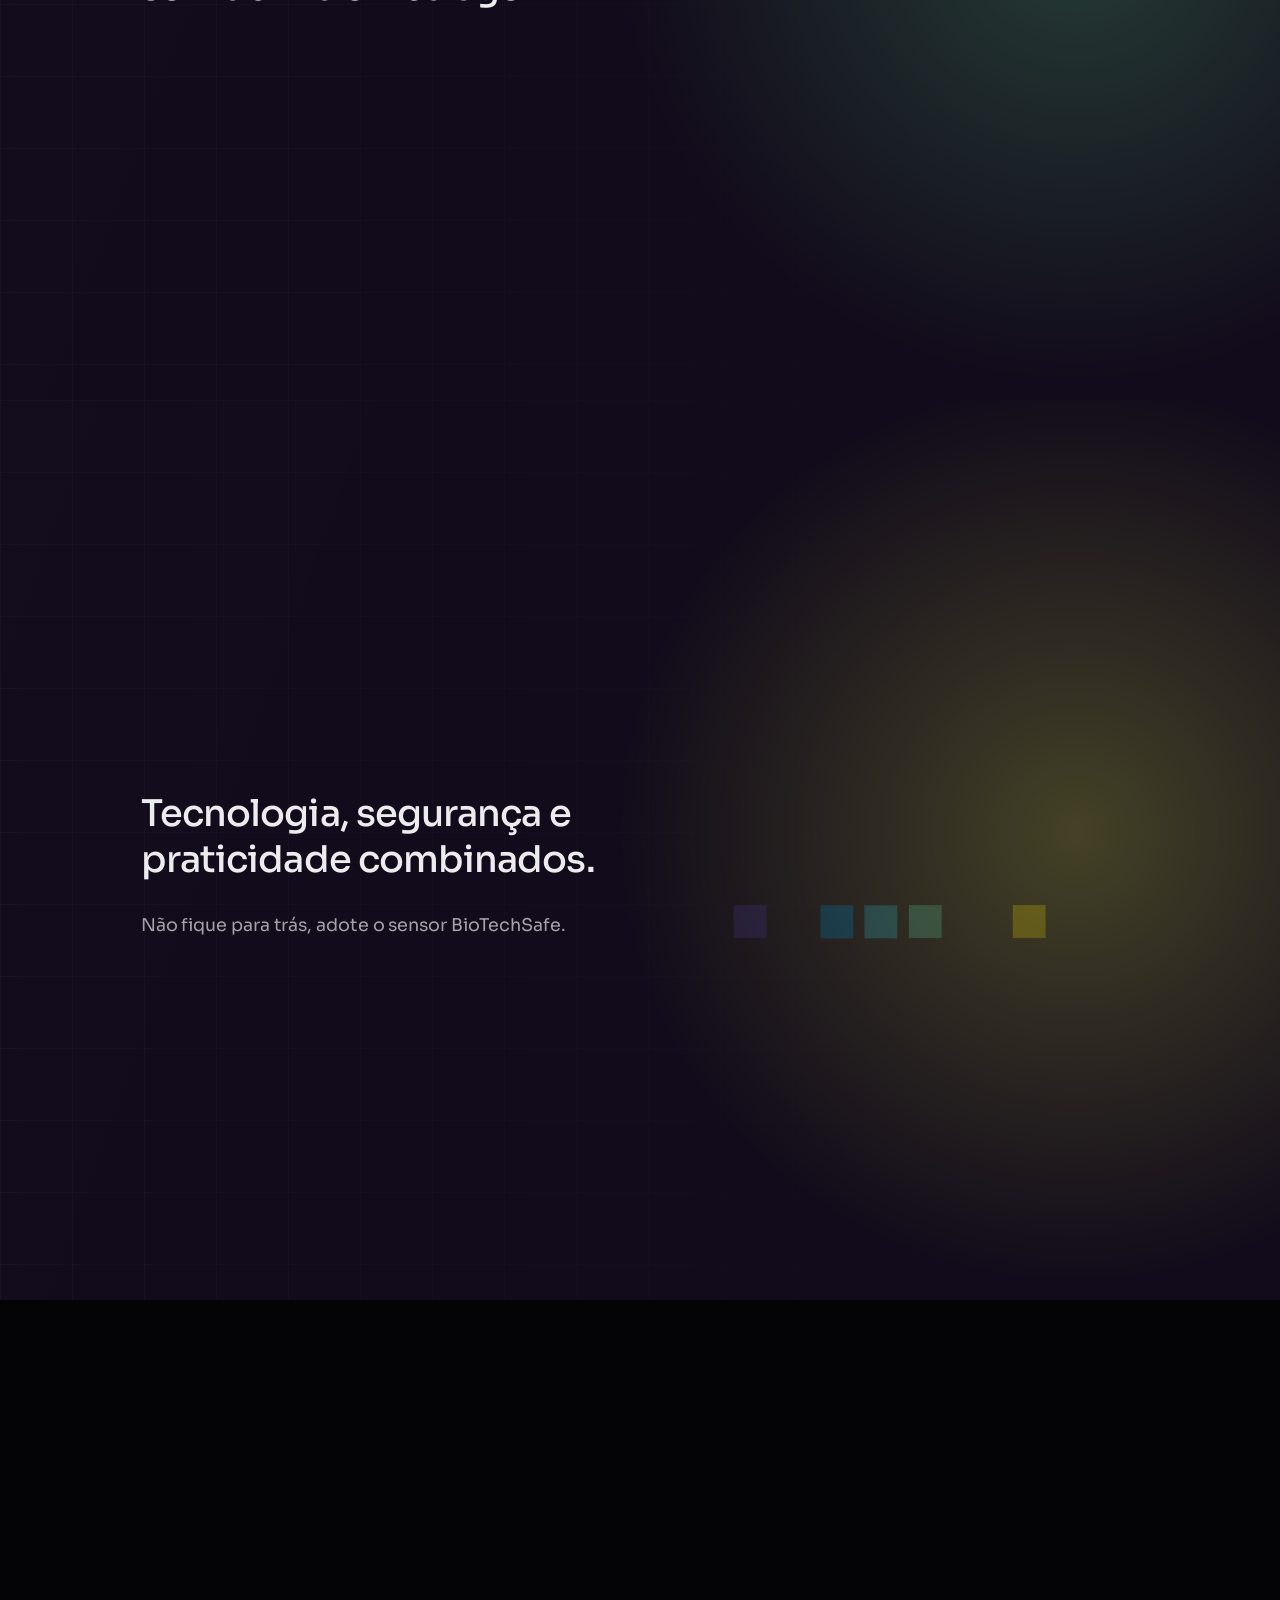
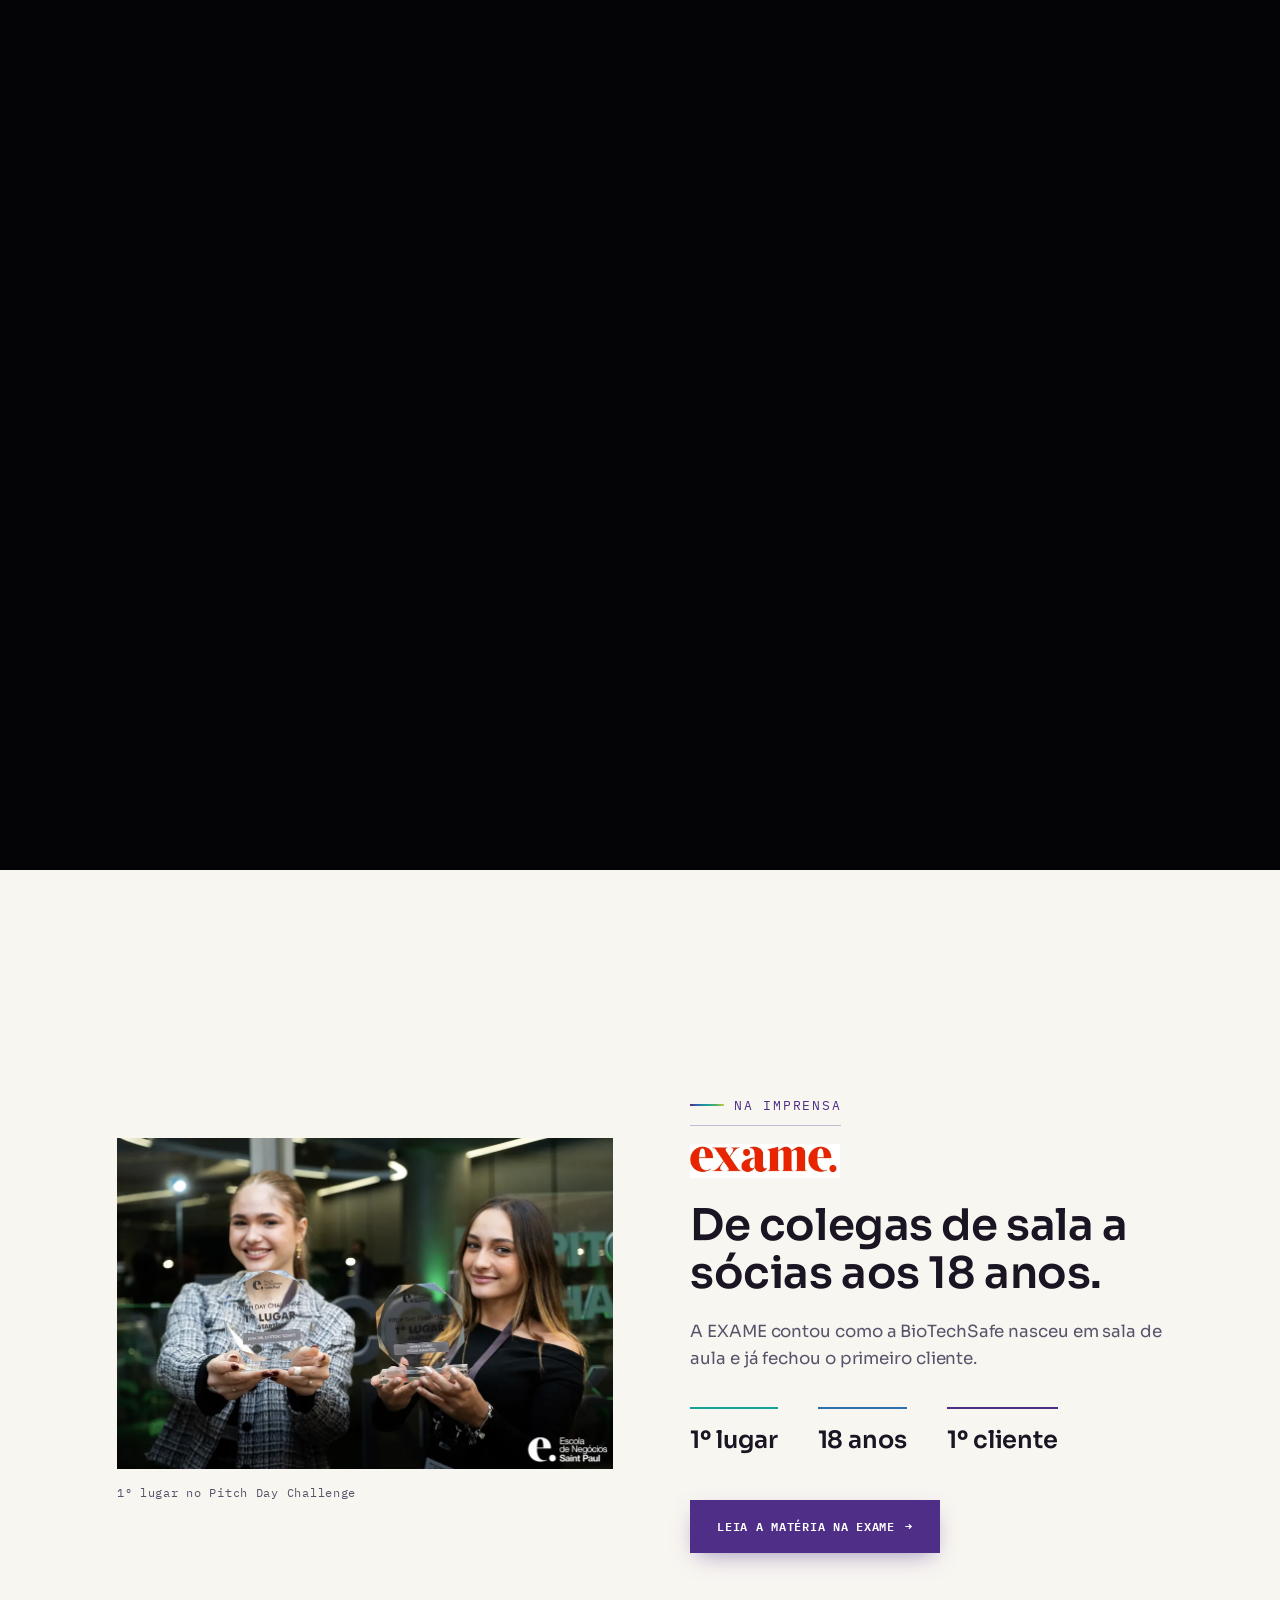
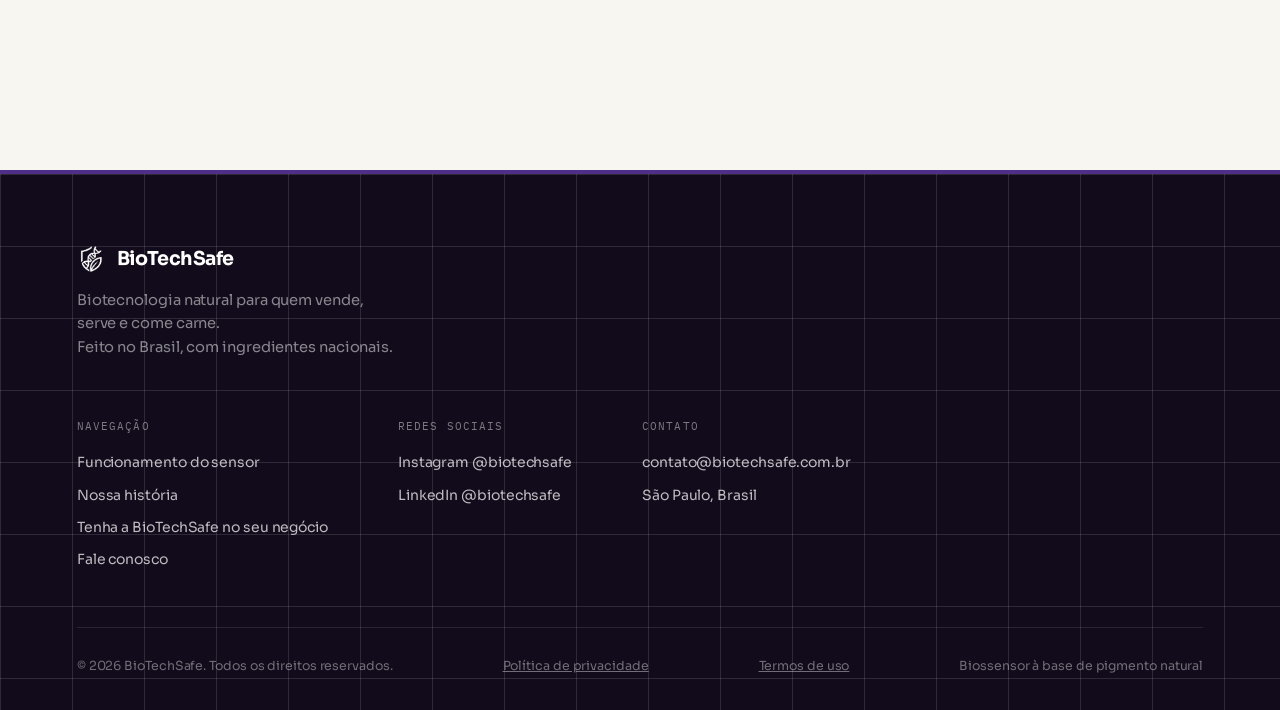
==== commit 9ea1af1e: "Deixa o zoom do sensor mais rápido e adiciona vulto nas laterais - Mergulho mais curto, com partida " ====
--- a/index.html
+++ b/index.html
@@ -165,6 +165,7 @@
 <div class="home-lower" id="homeLower">
 
 <div class="home-lower__curtain" id="zoomCurtain" aria-hidden="true"></div>
+<div class="home-lower__edge" id="zoomEdge" aria-hidden="true"></div>
 
 <!-- The stage pins over the last chapter while the runway below it supplies
      the scroll distance for the zoom into the sensor (see createSensorZoom). -->
--- a/styles.css
+++ b/styles.css
@@ -3535,7 +3535,8 @@
   background: var(--home-background);
 }
 .home-lower__runway,
-.home-lower__curtain { display: none; }
+.home-lower__curtain,
+.home-lower__edge { display: none; }
 
 .home-business {
   isolation: isolate;
@@ -3695,6 +3696,28 @@
   background: var(--home-background);
   opacity: 0;
   pointer-events: none;
+}
+/* Edges of the dive, drawn above the cards but under the nav: the sides blur
+   and darken while the middle stays clear. createSensorZoom sets its center,
+   clear radius and strength, and keeps it hidden while idle. The mask gives
+   both the blur and the shade their falloff. */
+html.zoom-ready .home-lower__edge {
+  display: block;
+  position: fixed;
+  inset: 0;
+  z-index: 62;
+  pointer-events: none;
+  visibility: hidden;
+  background: color-mix(in srgb, var(--home-background) calc(var(--zoom-shade, 0) * 100%), transparent);
+  -webkit-backdrop-filter: blur(var(--zoom-blur, 0px));
+  backdrop-filter: blur(var(--zoom-blur, 0px));
+  -webkit-mask-image: radial-gradient(circle at var(--zoom-x, 50%) var(--zoom-y, 50%), transparent var(--zoom-clear, 30vmin), #000 calc(var(--zoom-clear, 30vmin) + 28vmax));
+  mask-image: radial-gradient(circle at var(--zoom-x, 50%) var(--zoom-y, 50%), transparent var(--zoom-clear, 30vmin), #000 calc(var(--zoom-clear, 30vmin) + 28vmax));
+}
+/* No blur on phones, or once frames run slow: the shade alone remains. */
+html.zoom-ready .home-lower__edge.is-flat {
+  -webkit-backdrop-filter: none;
+  backdrop-filter: none;
 }
 html.zoom-ready.is-diving .chapter-dots,
 html.zoom-ready.is-diving .skip-intro { opacity: 0; pointer-events: none; }
